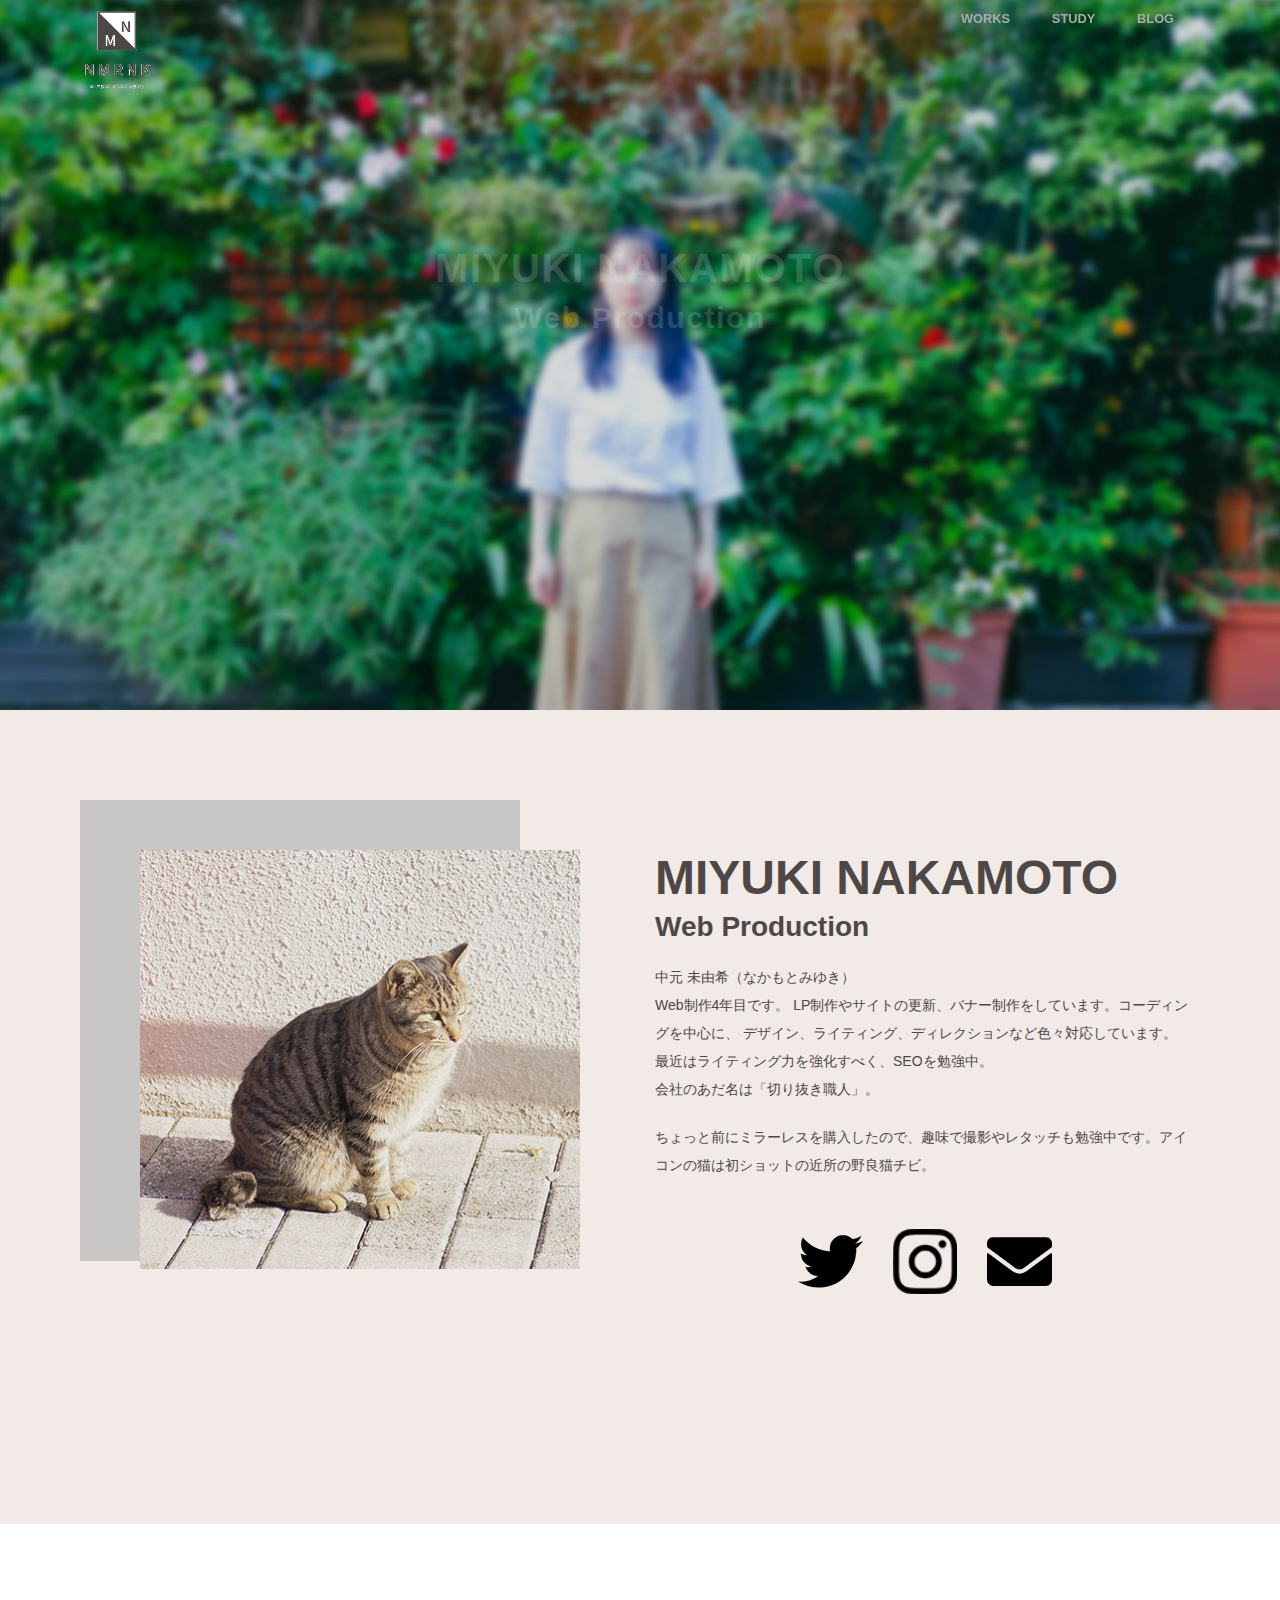
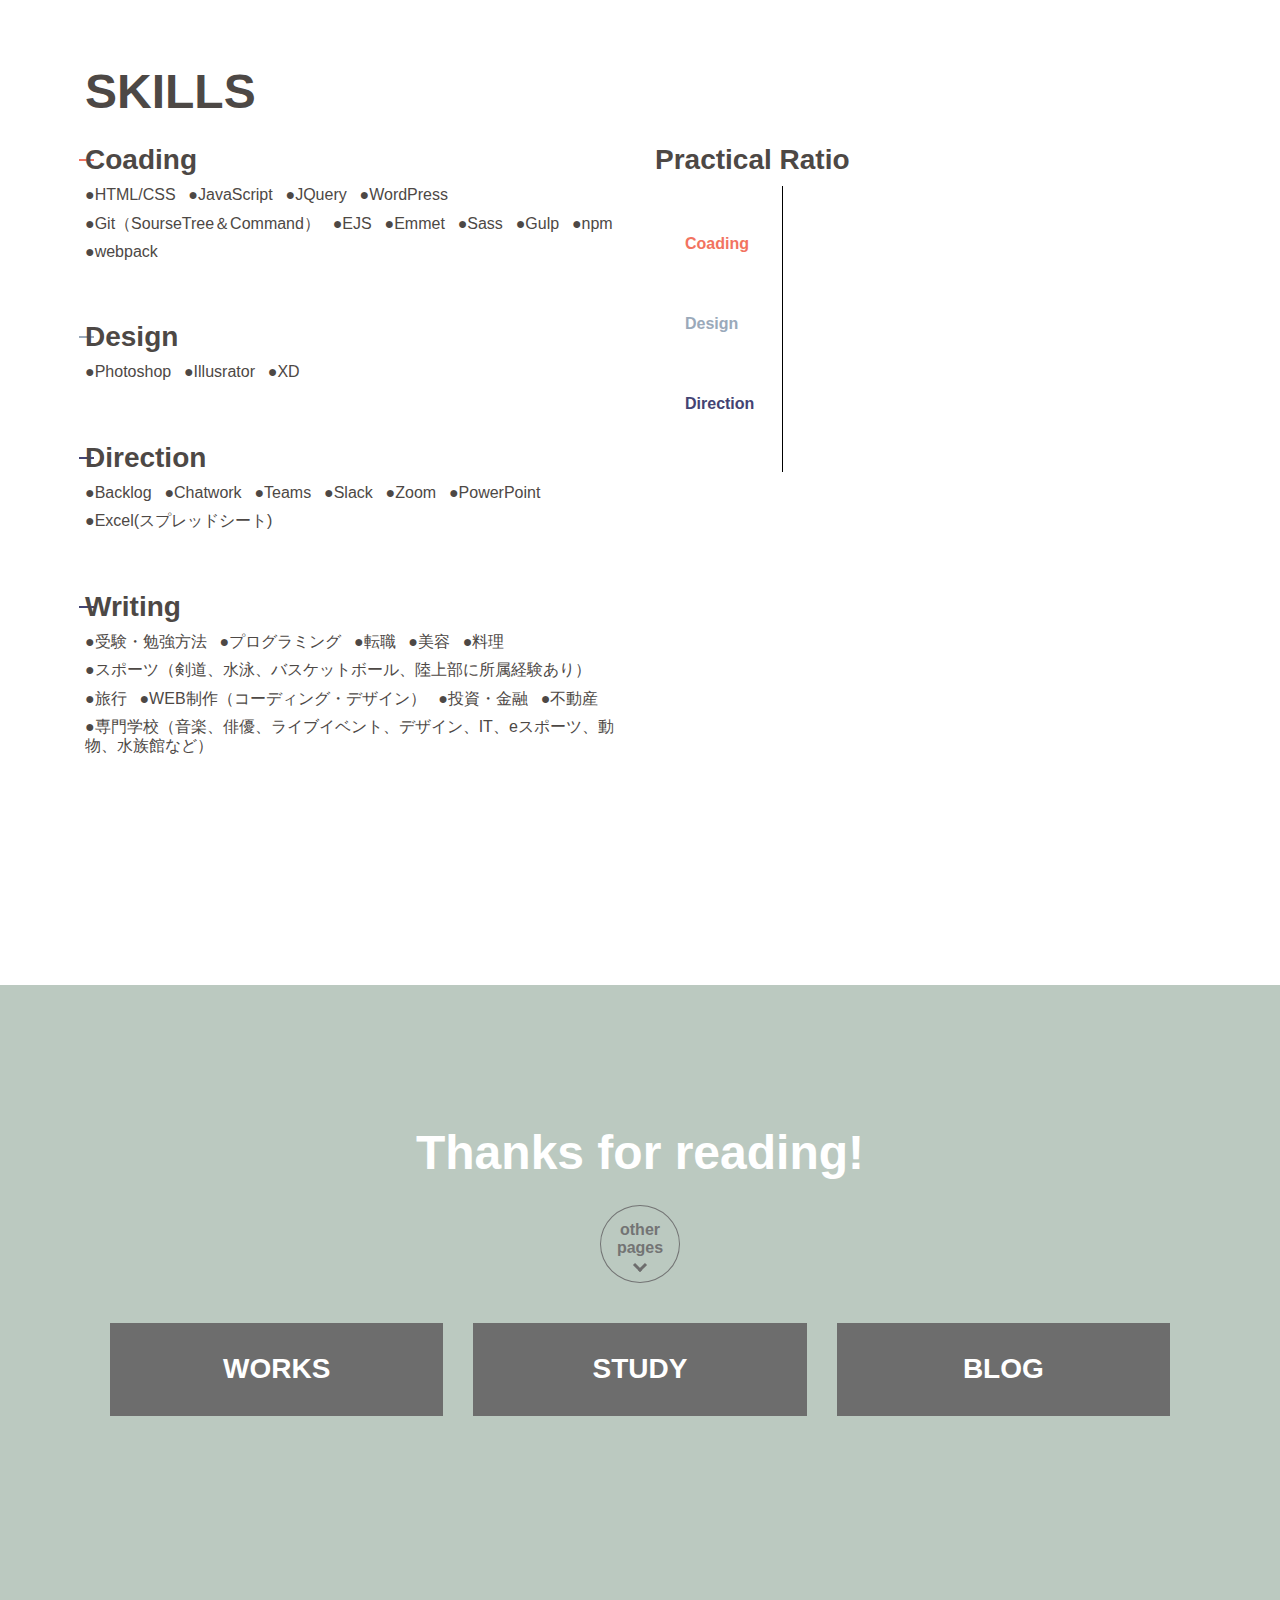
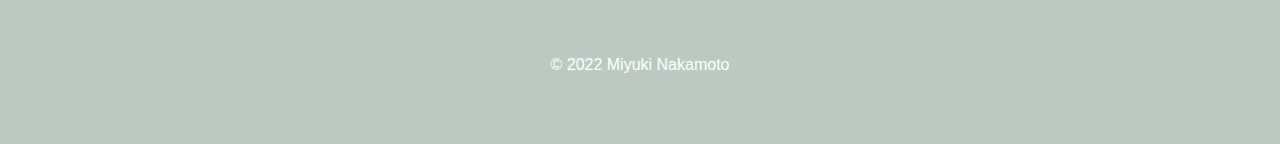
==== index.html @ 8c6b008a "写真追加" ====
<!DOCTYPE html>
<html lang="ja">

<head>
  <meta charset="UTF-8">
  <meta http-equiv="X-UA-Compatible" content="IE=edge">
  <meta name="viewport" content="width=device-width, initial-scale=1.0">
  <link rel="stylesheet" href="https://cdnjs.cloudflare.com/ajax/libs/animate.css/4.1.1/animate.min.css" />
  <link rel="stylesheet" href="./css/destyle.css">
  <link href="https://use.fontawesome.com/releases/v5.6.1/css/all.css" rel="stylesheet">
  <link rel="stylesheet" href="./css/index.css">
  <title>portfolio</title>
</head>

<body>
  <header class="header dn-sp">
    <div class="index_section_content header_content">
      <div class="index_section_inner">
        <figure class="header_logo index_section_element1"><a href="#"><img src="./img/header-logo.png" alt=""></a>
        </figure>
        <ul class="header_menu index_section_element3">
          <!-- <li><a href="#profile">ABOUT</a></li> -->
          <li><a href="./work/">WORKS</a></li>
          <li><a href="#study">STUDY</a></li>
          <li><a href="#study">BLOG</a></li>
        </ul>
      </div>
    </div>
  </header>

  <div class="top_logo dn-pc"><a href="#"><img src="./img/header-logo.png" alt=""></a></div>
  <div class="nav_sp dn-pc" id="nav">
    <ul class="nav_lists">
      <li class="nav_list_item"><a href="#profile">ABOUT</a></li>
      <li class="nav_list_item"><a href="./work/">WORKS</a></li>
      <li class="nav_list_item"><a href="#study">STUDY</a></li>
      <li class="nav_list_item"><a href="https://twitter.com/miyu___kichi_" target="_blank"><i
            class="fab fa-twitter fa-lg"></i></a></li>
      <li class="nav_list_item"><a href="https://www.instagram.com/miyuki__yukimi" target="_blank"><i
            class="fab fa-instagram fa-lg"></i></a></li>
      <li class="nav_list_item"><a href="mailto:miy0916uki@gmail.com" target="_blank"><i
            class="fas fa-envelope fa-lg"></i></a></li>
    </ul>
  </div>
  <div class="nav_sp_bg dn-pc" id="menuBg"><span></span></div>
  <div class="nav_sp_btn dn-pc" id="menuBtn"><span></span></div>


  <main class="l-main">
    <section class="index_hero">
      <div class="index_hero_content bg-slider">
        <p class="index_hero_txt" id="mvTxt">MIYUKI NAKAMOTO<br><span>Web Production</span></p>
      </div>
    </section>
    <section class="index_profile index_section" id="profile">
      <div class="index_section_content">
        <div class="index_section_inner">
          <div class="index_section_element6 profile_img">
            <figure><img src="./img/profile.jpg" alt=""></figure>
          </div>
          <div class="index_section_element6 profile_txt">
            <h2 class="index_section_ttl">MIYUKI NAKAMOTO</h2>
            <p class="profile_ttl_sub">Web Production</p>
            <p class="profile_txt ft-txt">中元&nbsp;未由希（なかもとみゆき）<br>
              Web制作4年目です。
              LP制作やサイトの更新、バナー制作をしています。コーディングを中心に、
              デザイン、ライティング、ディレクションなど色々対応しています。<br>最近はライティング力を強化すべく、SEOを勉強中。<br>会社のあだ名は「切り抜き職人」。</p>
            <p class="profile_txt ft-txt">
              ちょっと前にミラーレスを購入したので、趣味で撮影やレタッチも勉強中です。アイコンの猫は初ショットの近所の野良猫チビ。<br>
            </p>
            <ul class="profile_sns">
              <li class="profile_sns_icon animate__animated animate__bounce twitter animate__infinite">
                <a href="https://twitter.com/miyu___kichi_"><img src="./img/twitter.png" alt=""></a>
              </li>
              <li class="profile_sns_icon"><a href="https://www.instagram.com/miyuki__yukimi"><img
                    src="./img/instagram.png" alt=""></a></li>
              <li class="profile_sns_icon"><a href="mailto:miy0916uki@gmail.com"><img src="./img/mail.png" alt=""></a>
              </li>
            </ul>
          </div>
        </div>
      </div>
    </section>
    <section class="index_skill index_section" id="skill">
      <div class="index_section_content">
        <h2 class="index_section_ttl">SKILLS</h2>
        <div class="index_section_inner">
          <div class="index_section_element6 skill_figure">
            <p class="skill_figure_ttl">Practical Ratio</p>
            <div class="skill_figure_box">
              <div class="skill_figure_list coading">
                <p class="skill_figure_text">Coading</p>
                <div class="skill_figure_item skill_coading"></div>
              </div>
              <div class="skill_figure_list design">
                <p class="skill_figure_text">Design</p>
                <div class="skill_figure_item skill_coading"></div>
              </div>
              <div class="skill_figure_list direction">
                <p class="skill_figure_text">Direction</p>
                <div class="skill_figure_item skill_coading"></div>
              </div>
            </div>
          </div>
          <dl class="index_section_element6 skill_txt">
            <dt class="skill_txt_ttl coading">Coading</dt>
            <dd class="skill_txt_items">
              <ul class="skill_list">
                <li class="skill_item">●HTML/CSS</li>
                <li class="skill_item">●JavaScript</li>
                <li class="skill_item">●JQuery</li>
                <li class="skill_item">●WordPress</li>
                <li class="skill_item">●Git（SourseTree＆Command）</li>
                <li class="skill_item">●EJS</li>
                <li class="skill_item">●Emmet</li>
                <li class="skill_item">●Sass</li>
                <li class="skill_item">●Gulp</li>
                <li class="skill_item">●npm</li>
                <li class="skill_item">●webpack</li>
              </ul>
            </dd>
            <dt class="skill_txt_ttl design">Design</dt>
            <dd class="skill_txt_items">
              <ul class="skill_list">
                <li class="skill_item">●Photoshop</li>
                <li class="skill_item">●Illusrator</li>
                <li class="skill_item">●XD</li>
              </ul>
            </dd>
            <dt class="skill_txt_ttl direction">Direction</dt>
            <dd class="skill_txt_items">
              <ul class="skill_list">
                <li class="skill_item">●Backlog</li>
                <li class="skill_item">●Chatwork</li>
                <li class="skill_item">●Teams</li>
                <li class="skill_item">●Slack</li>
                <li class="skill_item">●Zoom</li>
                <li class="skill_item">●PowerPoint</li>
                <li class="skill_item">●Excel(スプレッドシート)</li>
              </ul>
            </dd>
            <dt class="skill_txt_ttl direction">Writing</dt>
            <dd class="skill_txt_items">
              <ul class="skill_list">
                <li class="skill_item">●受験・勉強方法</li>
                <li class="skill_item">●プログラミング</li>
                <li class="skill_item">●転職</li>
                <li class="skill_item">●美容</li>
                <li class="skill_item">●料理</li>
                <li class="skill_item">●スポーツ（剣道、水泳、バスケットボール、陸上部に所属経験あり）</li>
                <li class="skill_item">●旅行</li>
                <li class="skill_item">●WEB制作（コーディング・デザイン）</li>
                <li class="skill_item">●投資・金融</li>
                <li class="skill_item">●不動産</li>
                <li class="skill_item">●専門学校（音楽、俳優、ライブイベント、デザイン、IT、eスポーツ、動物、水族館など）</li>
              </ul>
            </dd>
          </dl>
        </div>
      </div>

    </section>
    <section class="index_next index_section">
      <div class="index_section_content">
        <h2 class="index_section_ttl">Thanks for reading!</h2>
        <p class="next_icon">other<br>pages</p>
        <div class="index_section_inner">
          <a href="./work/" class="index_section_element4 next_btn">WORKS</a>
          <a href="./study/" class="index_section_element4 next_btn" id="aa">STUDY</a>
          <a href="" class="index_section_element4 next_btn" style="pointer-events: none;">BLOG</a>
        </div>

      </div>
    </section>
  </main>

  <footer class="footer">
    <p class="copy">© 2022 Miyuki Nakamoto</p>
  </footer>
  <script src="https://ajax.googleapis.com/ajax/libs/jquery/3.6.0/jquery.min.js"></script>
  <script src="./js/lib/jquery.bgswitcher.js"></script>
  <script src="./js/index.js"></script>
</body>

</html>
---- css/destyle.css ----
/*! destyle.css v2.0.2 | MIT License | https://github.com/nicolas-cusan/destyle.css */

/* Reset box-model and set borders */
/* ============================================ */

*,
::before,
::after {
  box-sizing: border-box;
  border-style: solid;
  border-width: 0;
}

/* Document */
/* ============================================ */

/**
 * 1. Correct the line height in all browsers.
 * 2. Prevent adjustments of font size after orientation changes in iOS.
 * 3. Remove gray overlay on links for iOS.
 */

html {
  line-height: 1.15; /* 1 */
  -webkit-text-size-adjust: 100%; /* 2 */
  -webkit-tap-highlight-color: transparent; /* 3*/
}

/* Sections */
/* ============================================ */

/**
 * Remove the margin in all browsers.
 */

body {
  margin: 0;
}

/**
 * Render the `main` element consistently in IE.
 */

main {
  display: block;
}

/* Vertical rhythm */
/* ============================================ */

p,
table,
blockquote,
address,
pre,
iframe,
form,
figure,
dl {
  margin: 0;
}

/* Headings */
/* ============================================ */

h1,
h2,
h3,
h4,
h5,
h6 {
  font-size: inherit;
  line-height: inherit;
  font-weight: inherit;
  margin: 0;
}

/* Lists (enumeration) */
/* ============================================ */

ul,
ol {
  margin: 0;
  padding: 0;
  list-style: none;
}

/* Lists (definition) */
/* ============================================ */

dt {
  font-weight: bold;
}

dd {
  margin-left: 0;
}

/* Grouping content */
/* ============================================ */

/**
 * 1. Add the correct box sizing in Firefox.
 * 2. Show the overflow in Edge and IE.
 */

hr {
  box-sizing: content-box; /* 1 */
  height: 0; /* 1 */
  overflow: visible; /* 2 */
  border-top-width: 1px;
  margin: 0;
  clear: both;
  color: inherit;
}

/**
 * 1. Correct the inheritance and scaling of font size in all browsers.
 * 2. Correct the odd `em` font sizing in all browsers.
 */

pre {
  font-family: monospace, monospace; /* 1 */
  font-size: inherit; /* 2 */
}

address {
  font-style: inherit;
}

/* Text-level semantics */
/* ============================================ */

/**
 * Remove the gray background on active links in IE 10.
 */

a {
  background-color: transparent;
  text-decoration: none;
  color: inherit;
}

/**
 * 1. Remove the bottom border in Chrome 57-
 * 2. Add the correct text decoration in Chrome, Edge, IE, Opera, and Safari.
 */

abbr[title] {
  text-decoration: underline; /* 2 */
  text-decoration: underline dotted; /* 2 */
}

/**
 * Add the correct font weight in Chrome, Edge, and Safari.
 */

b,
strong {
  font-weight: bolder;
}

/**
 * 1. Correct the inheritance and scaling of font size in all browsers.
 * 2. Correct the odd `em` font sizing in all browsers.
 */

code,
kbd,
samp {
  font-family: monospace, monospace; /* 1 */
  font-size: inherit; /* 2 */
}

/**
 * Add the correct font size in all browsers.
 */

small {
  font-size: 80%;
}

/**
 * Prevent `sub` and `sup` elements from affecting the line height in
 * all browsers.
 */

sub,
sup {
  font-size: 75%;
  line-height: 0;
  position: relative;
  vertical-align: baseline;
}

sub {
  bottom: -0.25em;
}

sup {
  top: -0.5em;
}

/* Embedded content */
/* ============================================ */

/**
 * Prevent vertical alignment issues.
 */

img,
embed,
object,
iframe {
  vertical-align: bottom;
}

/* Forms */
/* ============================================ */

/**
 * Reset form fields to make them styleable
 */

button,
input,
optgroup,
select,
textarea {
  -webkit-appearance: none;
  appearance: none;
  vertical-align: middle;
  color: inherit;
  font: inherit;
  background: transparent;
  padding: 0;
  margin: 0;
  outline: 0;
  border-radius: 0;
  text-align: inherit;
}

/**
 * Reset radio and checkbox appearance to preserve their look in iOS.
 */

[type="checkbox"] {
  -webkit-appearance: checkbox;
  appearance: checkbox;
}

[type="radio"] {
  -webkit-appearance: radio;
  appearance: radio;
}

/**
 * Show the overflow in IE.
 * 1. Show the overflow in Edge.
 */

button,
input {
  /* 1 */
  overflow: visible;
}

/**
 * Remove the inheritance of text transform in Edge, Firefox, and IE.
 * 1. Remove the inheritance of text transform in Firefox.
 */

button,
select {
  /* 1 */
  text-transform: none;
}

/**
 * Correct the inability to style clickable types in iOS and Safari.
 */

button,
[type="button"],
[type="reset"],
[type="submit"] {
  cursor: pointer;
  -webkit-appearance: none;
  appearance: none;
}

button[disabled],
[type="button"][disabled],
[type="reset"][disabled],
[type="submit"][disabled] {
  cursor: default;
}

/**
 * Remove the inner border and padding in Firefox.
 */

button::-moz-focus-inner,
[type="button"]::-moz-focus-inner,
[type="reset"]::-moz-focus-inner,
[type="submit"]::-moz-focus-inner {
  border-style: none;
  padding: 0;
}

/**
 * Restore the focus styles unset by the previous rule.
 */

button:-moz-focusring,
[type="button"]:-moz-focusring,
[type="reset"]:-moz-focusring,
[type="submit"]:-moz-focusring {
  outline: 1px dotted ButtonText;
}

/**
 * Remove arrow in IE10 & IE11
 */

select::-ms-expand {
  display: none;
}

/**
 * Remove padding
 */

option {
  padding: 0;
}

/**
 * Reset to invisible
 */

fieldset {
  margin: 0;
  padding: 0;
  min-width: 0;
}

/**
 * 1. Correct the text wrapping in Edge and IE.
 * 2. Correct the color inheritance from `fieldset` elements in IE.
 * 3. Remove the padding so developers are not caught out when they zero out
 *    `fieldset` elements in all browsers.
 */

legend {
  color: inherit; /* 2 */
  display: table; /* 1 */
  max-width: 100%; /* 1 */
  padding: 0; /* 3 */
  white-space: normal; /* 1 */
}

/**
 * Add the correct vertical alignment in Chrome, Firefox, and Opera.
 */

progress {
  vertical-align: baseline;
}

/**
 * Remove the default vertical scrollbar in IE 10+.
 */

textarea {
  overflow: auto;
}

/**
 * Correct the cursor style of increment and decrement buttons in Chrome.
 */

[type="number"]::-webkit-inner-spin-button,
[type="number"]::-webkit-outer-spin-button {
  height: auto;
}

/**
 * 1. Correct the outline style in Safari.
 */

[type="search"] {
  outline-offset: -2px; /* 1 */
}

/**
 * Remove the inner padding in Chrome and Safari on macOS.
 */

[type="search"]::-webkit-search-decoration {
  -webkit-appearance: none;
}

/**
 * 1. Correct the inability to style clickable types in iOS and Safari.
 * 2. Change font properties to `inherit` in Safari.
 */

::-webkit-file-upload-button {
  -webkit-appearance: button; /* 1 */
  font: inherit; /* 2 */
}

/**
 * Clickable labels
 */

label[for] {
  cursor: pointer;
}

/* Interactive */
/* ============================================ */

/*
 * Add the correct display in Edge, IE 10+, and Firefox.
 */

details {
  display: block;
}

/*
 * Add the correct display in all browsers.
 */

summary {
  display: list-item;
}

/*
 * Remove outline for editable content.
 */

[contenteditable] {
  outline: none;
}

/* Table */
/* ============================================ */

table {
  border-collapse: collapse;
  border-spacing: 0;
}

caption {
  text-align: left;
}

td,
th {
  vertical-align: top;
  padding: 0;
}

th {
  text-align: left;
  font-weight: bold;
}

/* Misc */
/* ============================================ */

/**
 * Add the correct display in IE 10+.
 */

template {
  display: none;
}

/**
 * Add the correct display in IE 10.
 */

[hidden] {
  display: none;
}
---- css/index.css ----
@charset "utf-8";

/*---------------------------------------------

1 共通
2 header
3 profile
4 skill
5 next
6 footer  
 
---------------------------------------------*/
html {
  font-size: 62.5%;
}
body {
  font-family: Brandon Text, -apple-system, BlinkMacSystemFont, Segoe UI, Roboto,
    Oxygen-Sans, Ubuntu, Cantarell, Helvetica Neue, sans-serif;
  color: #4d4845;
}
a {
  cursor: pointer;
}
.ft-txt {
  font-family: 'Hiragino Kaku Gothic ProN', Meiryo, sans-serif;
  line-height: 1.3;
}
img {
  width: 100%;
}
.dn-sp {
  display: none;
}
.index_section {
  padding: 50px 0;
}
.index_section_content {
  width: calc(100% - 30px);
  max-width: 1110px;
  margin: 0 auto;
}
.index_section_inner {
  display: flex;
  flex-flow: row wrap;
  justify-content: space-between;
  align-items: flex-start;
  width: calc(100% + 30px);
  margin: 0 -15px;
}
.index_section_element4 {
  display: block;
  max-width: calc(((100% / 12) * 4) - 14px);
  flex-basis: calc(((100% / 12) * 4) - 14px);
  margin: 0 7px 30px;
}
.index_section_element6 {
  max-width: calc(((100% / 12) * 12) - 30px);
  flex-basis: calc(((100% / 12) * 12) - 30px);
  margin: 0 15px 10px;
}
h2.index_section_ttl {
  font-size: 2.8rem;
  margin-bottom: 25px;
  text-align: center;
  font-weight: bold;
}
@media screen and (min-width: 768px) {
  .dn-sp {
    display: block;
  }
  .dn-pc {
    display: none;
  }
  .index_section {
    padding: 140px 0;
  }
  .ft-txt {
    line-height: 2;
  }
  .l-main {
    /* margin-top: 100px; */
  }
  .index_section_element1 {
    display: block;
    max-width: calc(((100% / 12) * 1) - 30px);
    flex-basis: calc(((100% / 12) * 1) - 30px);
    margin: 0 15px 30px;
  }
  .index_section_element2 {
    display: block;
    max-width: calc(((100% / 12) * 2) - 30px);
    flex-basis: calc(((100% / 12) * 2) - 30px);
    margin: 0 15px 30px;
  }
  .index_section_element3 {
    display: block;
    max-width: calc(((100% / 12) * 3) - 30px);
    flex-basis: calc(((100% / 12) * 3) - 30px);
    margin: 0 15px 30px;
  }
  .index_section_element4 {
    display: block;
    max-width: calc(((100% / 12) * 4) - 30px);
    flex-basis: calc(((100% / 12) * 4) - 30px);
    margin: 0 15px 30px;
  }
  .index_section_element5 {
    display: block;
    max-width: calc(((100% / 12) * 5) - 30px);
    flex-basis: calc(((100% / 12) * 5) - 30px);
    margin: 0 15px 30px;
  }
  .index_section_element6 {
    display: block;
    max-width: calc(((100% / 12) * 6) - 30px);
    flex-basis: calc(((100% / 12) * 6) - 30px);
    margin: 0 15px 30px;
  }
  h2.index_section_ttl {
    font-size: 4.8rem;
    text-align: left;
  }
}
@media (max-width: 1020px) and (min-width: 768px) {
  .index_section_content {
    width: 85%;
  }
}

/* header */
.header {
  height: 100px;
  position: fixed;
  width: 100%;
  /* background: #fff; */
  z-index: 100;
  top: 0;
  color: #aaa;
}
.header_logo {
  height: 100%;
  /* margin: auto 0; */
}
.header_content {
  position: relative;
  top: 50%;
  transform: translateY(-50%);
}
.header_logo:hover {
  opacity: 0.7;
}
.header_menu {
  display: flex;
  flex-flow: row;
  justify-content: space-around;
  align-items: stretch;
  /* margin: auto 0; */
}
.header_menu li a {
  font-size: 3rem;
  font-weight: bold;
}
.header_menu li a:hover {
  opacity: 0.7;
}
@media (max-width: 1020px) and (min-width: 768px) {
}
@media screen and (min-width: 1020px) {
  .header_menu li a {
    font-size: 1vw;
  }
  .header .index_section_element1 {
    margin: 0 15px;
  }
  .header .index_section_element5 {
    margin: 0 15px;
  }
}

.nav_sp {
  position: fixed;
  top: 0;
  right: -100vw;
  width: 100vw;
  height: 100vh;
  z-index: 2;
}
.nav_sp.active {
  left: 0;
}
.nav_lists {
  width: 50%;
  margin: 0 0 0 auto;
  padding: 50px 0;
}
.nav_list_item {
  margin: 30px 0;
}
.nav_list_item a {
  color: #fff;
  font-size: 3rem;
  font-weight: bold;
}
.nav_sp_bg {
  position: fixed;
  top: 0;
  right: -100vw;
  width: 100vw;
  height: 100vh;
  background: rgba(0, 0, 0, 0.7);
  z-index: 1;
}
.nav_sp_btn {
  background: #fff;
  width: 40px;
  height: 40px;
  position: fixed;
  top: 15px;
  right: 15px;
  transition: ease 0.2;
  z-index: 5;
}
.nav_sp_btn span {
  display: block;
  width: 100%;
  height: 100%;
  transition: ease 0.2;
}
.nav_sp_btn::before,
.nav_sp_btn::after,
.nav_sp_btn span::before,
.nav_sp_btn span::after {
  content: '';
  display: inline-block;
  width: 80%;
  height: 3px;
  background: #000;
  position: absolute;
  top: 20px;
  left: 4px;
}
.nav_sp_btn.active::before {
  transform: rotate(45deg);
}
.nav_sp_btn.active::after {
  transform: rotate(-45deg);
}
.nav_sp_btn span::before {
  top: 10px;
}
.nav_sp_btn span::after {
  top: 30px;
}
.nav_sp_btn.active span {
  display: none;
}
.top_logo {
  width: 25px;
  position: fixed;
  top: 15px;
  left: 15px;
}
/* main */
.index_hero_content {
  width: 100%;
  padding-top: 146.6%;
  background: url('../img/main1.jpg') no-repeat center/cover;
  max-height: 800px;
  position: relative;
}
.index_hero_txt {
  font-size: 3rem;
  position: absolute;
  top: 50%;
  left: 20px;
  transform: translateY(-50%);
  font-weight: bold;
  color: #fff;
  letter-spacing: 0.04em;
  display: none;
}
.index_hero_txt span {
  font-size: 2rem;
}
@media screen and (min-width: 767px) {
  .index_hero_content {
    padding-top: 55.5%;
  }
  .index_hero_txt {
    font-size: 4rem;
    left: 50%;
    transform: translate(-50%, -120%);
    text-align: center;
  }
  .index_hero_txt span {
    font-size: 3rem;
  }
}

/* profile */
#profile {
  background: #f2eae7;
  position: relative;
  z-index: -2;
}
#profile h2.index_section_ttl {
  margin-bottom: 5px;
}
.profile_img {
  max-width: 200px;
  margin: 0 auto 25px;
  position: relative;
}
.profile_img::before {
  content: '';
  display: inline-block;
  width: 100%;
  height: 100%;
  background: #c9c6c6;
  position: absolute;
  top: -20px;
  left: -20px;
  z-index: -1;
}
.profile_ttl_sub {
  font-size: 1.4rem;
  text-align: center;
  font-weight: bold;
}
p.profile_txt {
  margin: 20px 0;
  font-size: 1.4rem;
}
.profile_sns {
  display: flex;
  flex-flow: row wrap;
  justify-content: center;
  align-items: center;
  width: calc(100% + 30px);
  margin: 0 -15px;
}
.profile_sns_icon {
  max-width: calc(((100% / 5) * 1) - 30px);
  flex-basis: calc(((100% / 5) * 1) - 30px);
  margin: 0 15px 10px;
}
@media screen and (min-width: 769px) {
  .profile_ttl_sub {
    font-size: 2.8rem;
    text-align: left;
  }
  .profile_img {
    max-width: 440px;
    margin-left: 70px;
  }
  .profile_img::before {
    height: 110%;
    top: -50px;
    left: -60px;
  }
  .profile_sns {
    margin: 50px -15px;
  }
  .profile_sns_icon {
    max-width: calc(((100% / 6) * 1) - 30px);
    flex-basis: calc(((100% / 6) * 1) - 30px);
  }
}

/* skill  */
.skill_figure {
}
.skill_figure_box {
  padding: 30px 0;
  width: calc(100% - 30px);
}
.skill_figure_list {
  display: flex;
  flex-flow: row wrap;
  justify-content: center;
  align-items: stretch;
  margin: 0 0 20px;
}
.skill_figure_text {
  max-width: calc((100% / 4) * 1);
  flex-basis: calc((100% / 4) * 1);
  color: #f27360;
  line-height: 4;
  font-size: 1.1rem;
  font-weight: bold;
  padding-left: 10px;
  position: relative;
}
.skill_figure_text::after {
  content: '';
  display: inline-block;
  width: 1px;
  height: 210%;
  background: #000;
  position: absolute;
  top: -50%;
  right: 0;
}
.design .skill_figure_text {
  color: #9aa9ba;
}
.direction .skill_figure_text {
  color: #434373;
}
.skill_figure_item {
  max-width: calc((100% / 4) * 3);
  flex-basis: calc((100% / 4) * 3);
  height: 46px;
  position: relative;
}
.skill_figure_item::before {
  content: '';
  display: inline-block;
  width: 0;
  height: 100%;
  background: #f27360;
  position: absolute;
  top: 0;
  left: 0;
}
#skill.active .coading .skill_figure_item::before {
  animation: anime-coading 3s ease 0s 1 normal;
  width: 100%;
}
@keyframes anime-coading {
  0% {
    width: 0px;
  }
  100% {
    width: 100%;
  }
}
#skill.active .design .skill_figure_item::before {
  background: #9aa9ba;
  width: calc((100% / 4) * 3);
  animation: anime-design 3s ease 0s 1 normal;
}
@keyframes anime-design {
  0% {
    width: 0px;
  }
  100% {
    width: calc((100% / 4) * 3);
  }
}
#skill.active .direction .skill_figure_item::before {
  background: #434373;
  width: calc((100% / 4) * 2);
  animation: anime-direction 3s ease 0s 1 normal;
}
@keyframes anime-direction {
  0% {
    width: 0px;
  }
  100% {
    width: calc((100% / 4) * 2);
  }
}
.skill_figure_ttl {
  font-size: 2rem;
  margin-bottom: 10px;
  font-weight: bold;
}
.skill_txt_ttl {
  font-size: 2rem;
  margin-bottom: 10px;
  position: relative;
}
.skill_txt_ttl::before {
  content: '';
  display: inline-block;
  width: 15px;
  height: 2px;
  background: #f27360;
  position: absolute;
  top: 11px;
  left: -6px;
  z-index: -1;
}
.design.skill_txt_ttl::before {
  background: #9aa9ba;
}
.direction.skill_txt_ttl::before {
  background: #434373;
}
.skill_list {
  margin-bottom: 30px;
}
.skill_item {
  font-size: 1.2rem;
  display: inline-block;
  margin: 0 10px 10px 0;
}
@media screen and (min-width: 767px) {
  .skill_figure {
    order: 2;
  }
  .skill_figure_ttl {
    font-size: 2.8rem;
  }
  .skill_figure_text {
    font-size: 16px;
    line-height: 3.5;
    padding-left: 30px;
  }
  .skill_figure_item {
    height: 60px;
  }
  .skill_txt {
    order: 1;
  }
  .skill_txt_ttl {
    font-size: 2.8rem;
  }
  .skill_txt_ttl::before {
    top: 15px;
  }
  .skill_list {
    margin-bottom: 50px;
  }
  .skill_item {
    font-size: 1.6rem;
  }
}

/* 5 next */
.index_next {
  background: #bbc9c0;
}
.index_next .index_section_ttl {
  color: #fff;
  text-align: center;
}
.index_next .index_section_inner {
  width: calc(100% - 20px);
  margin: 0 auto;
}
.next_icon {
  width: 80px;
  margin: 0 auto 25px;
  color: #737474;
  border: 1px solid #737474;
  border-radius: 50%;
  text-align: center;
  line-height: 1.7;
  font-size: 1.1rem;
  padding: 13px 0 27px;
  font-weight: bold;
  position: relative;
  bottom: 0;
}
.next_icon::before {
  content: '';
  display: inline-block;
  width: 10px;
  height: 10px;
  border-left: 3px solid #6d6d6d;
  border-bottom: 3px solid #6d6d6d;
  position: absolute;
  bottom: 12px;
  left: 50%;
  transform: translateX(-50%) rotate(-45deg);
  animation: arrow 1s ease-in-out infinite;
}
@keyframes arrow {
  0% {
    bottom: 10px;
  }
  50% {
    bottom: 15px;
  }
  100% {
    bottom: 10px;
  }
}
.next_btn {
  display: block;
  background: #6d6d6d;
  color: #fff;
  font-size: 1.2rem;
  text-align: center;
  padding: 30px 7px;
  transition: all ease 0.2s;
  font-weight: bold;
}
.next_btn:hover {
  background: rgba(109, 109, 109, 0.7);
}
@media screen and (min-width: 767px) {
  .next_icon {
    margin-bottom: 40px;
    font-size: 1.6rem;
    line-height: 1.1;
    padding: 15px 0 26px;
  }
  .next_btn {
    font-size: 2.8rem;
  }
}

/* footer  */
.footer {
  background: #bbc9c0;
}
.copy {
  font-size: 1rem;
  color: #fff;
  text-align: center;
  padding: 30px 0;
}
@media screen and (min-width: 767px) {
  .copy {
    font-size: 1.6rem;
    padding: 70px 0;
  }
}
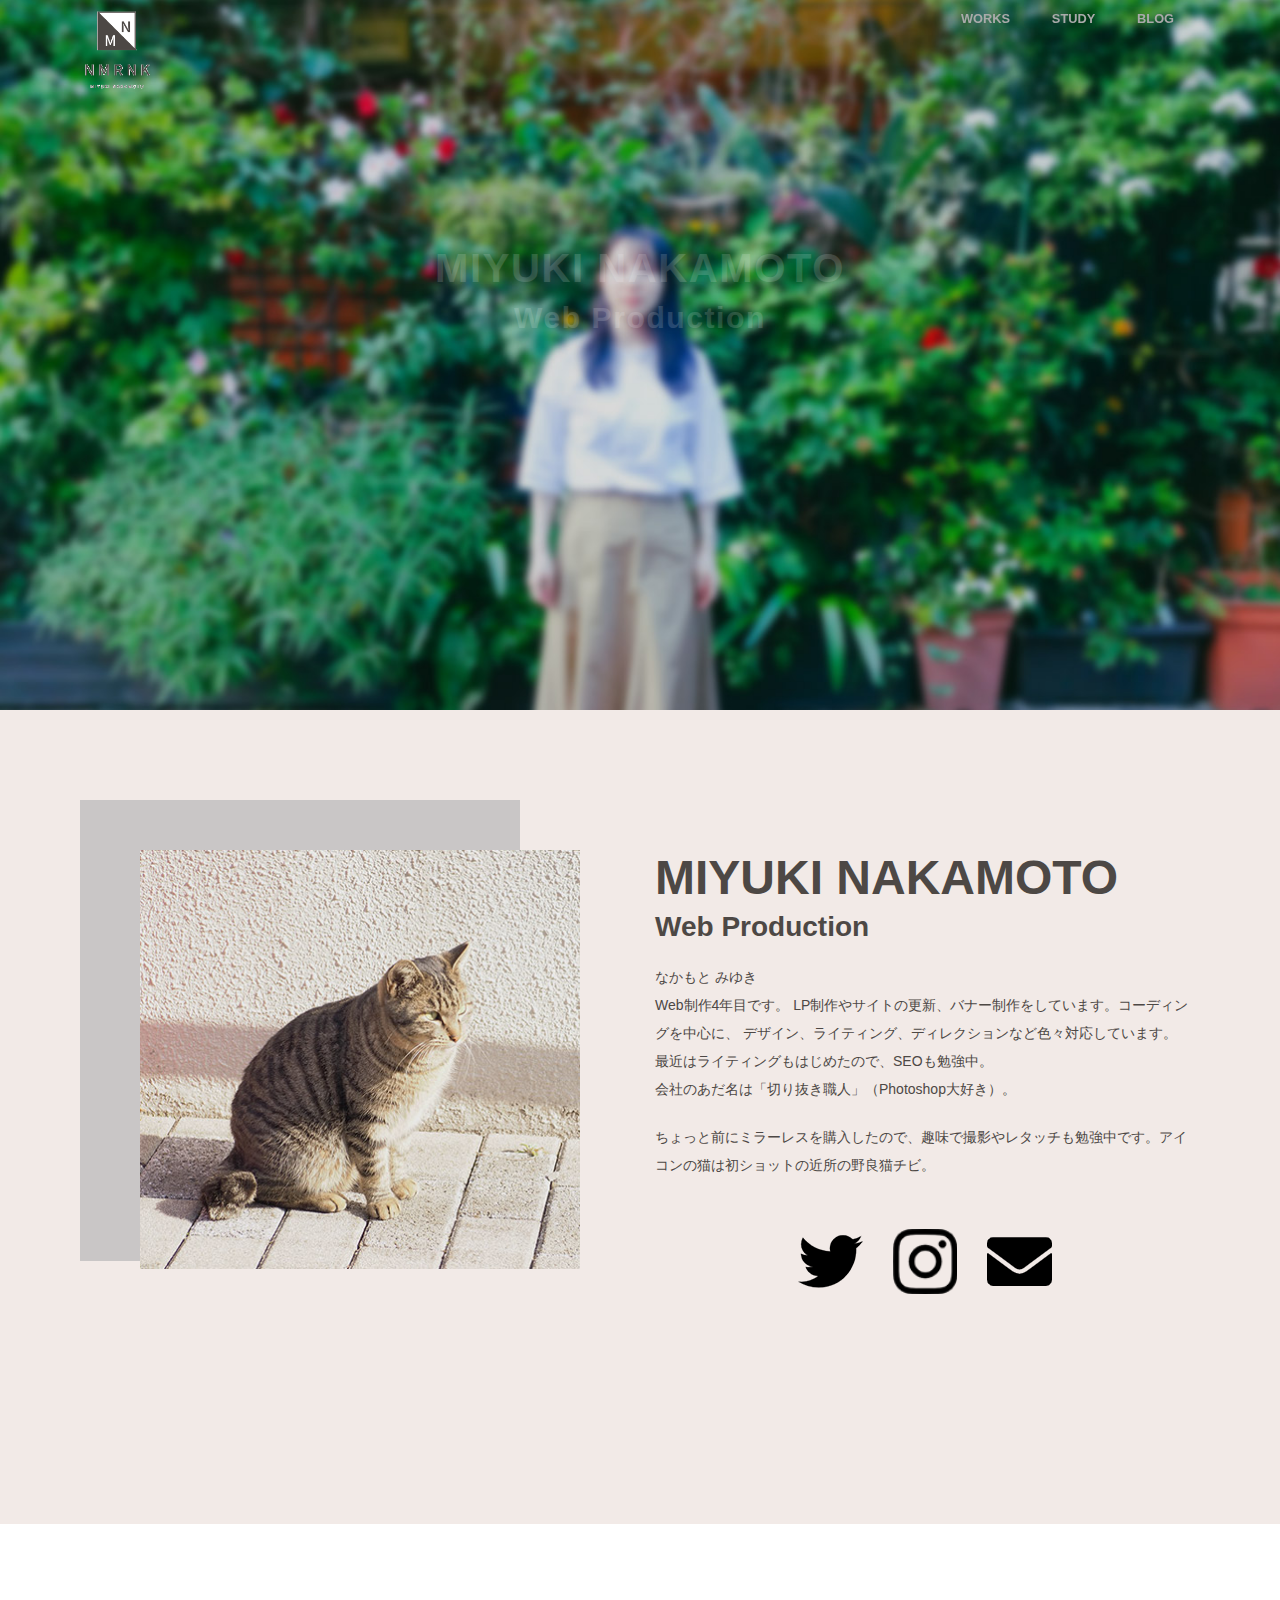
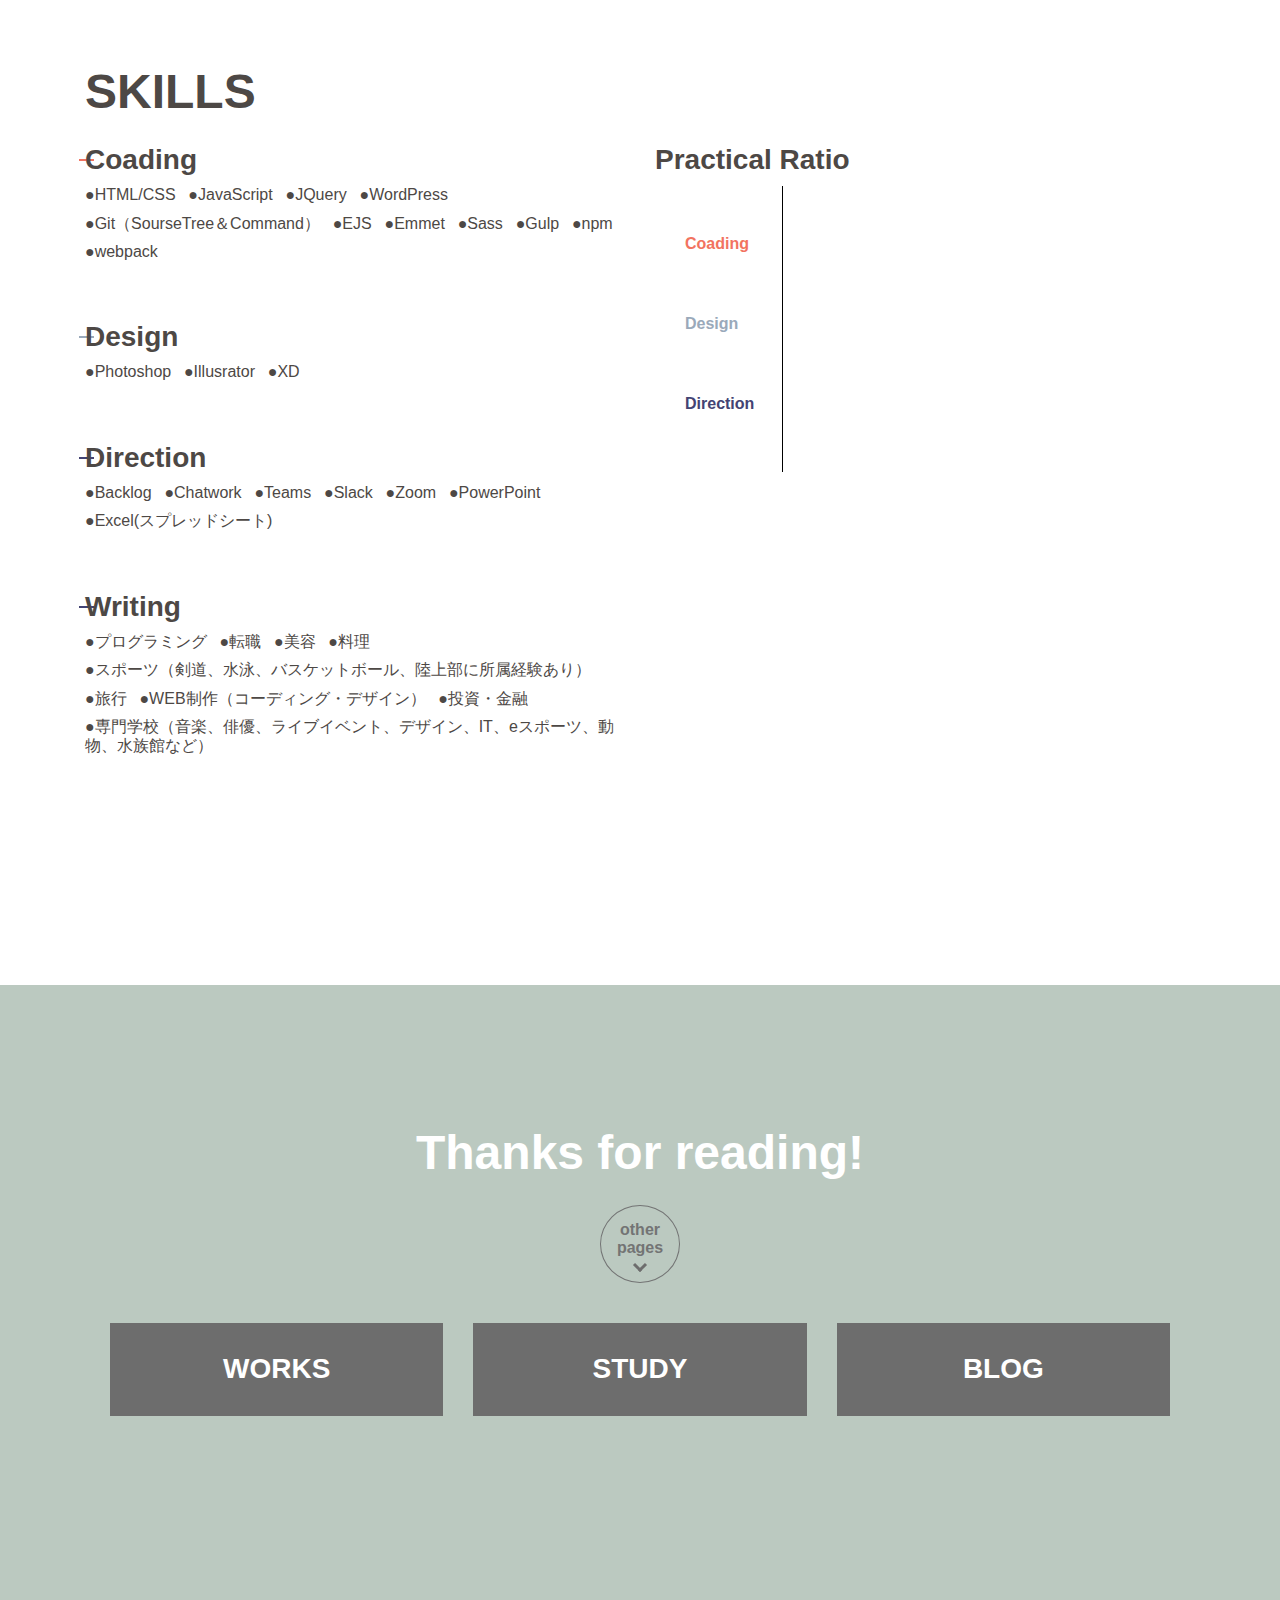
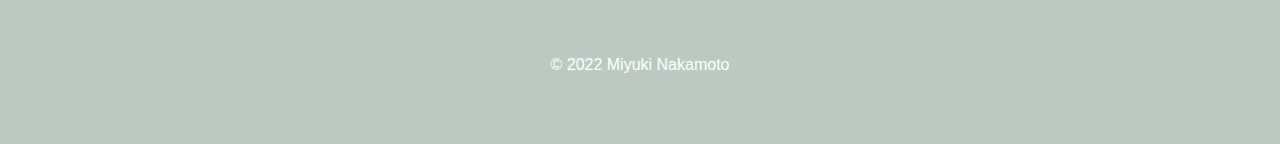
==== commit 16523ac0: "kousin" ====
--- a/index.html
+++ b/index.html
@@ -61,10 +61,10 @@
           <div class="index_section_element6 profile_txt">
             <h2 class="index_section_ttl">MIYUKI NAKAMOTO</h2>
             <p class="profile_ttl_sub">Web Production</p>
-            <p class="profile_txt ft-txt">中元&nbsp;未由希（なかもとみゆき）<br>
+            <p class="profile_txt ft-txt">なかもと&nbsp;みゆき<br>
               Web制作4年目です。
               LP制作やサイトの更新、バナー制作をしています。コーディングを中心に、
-              デザイン、ライティング、ディレクションなど色々対応しています。<br>最近はライティング力を強化すべく、SEOを勉強中。<br>会社のあだ名は「切り抜き職人」。</p>
+              デザイン、ライティング、ディレクションなど色々対応しています。<br>最近はライティングもはじめたので、SEOも勉強中。<br>会社のあだ名は「切り抜き職人」（Photoshop大好き）。</p>
             <p class="profile_txt ft-txt">
               ちょっと前にミラーレスを購入したので、趣味で撮影やレタッチも勉強中です。アイコンの猫は初ショットの近所の野良猫チビ。<br>
             </p>
@@ -142,7 +142,6 @@
             <dt class="skill_txt_ttl direction">Writing</dt>
             <dd class="skill_txt_items">
               <ul class="skill_list">
-                <li class="skill_item">●受験・勉強方法</li>
                 <li class="skill_item">●プログラミング</li>
                 <li class="skill_item">●転職</li>
                 <li class="skill_item">●美容</li>
@@ -151,7 +150,6 @@
                 <li class="skill_item">●旅行</li>
                 <li class="skill_item">●WEB制作（コーディング・デザイン）</li>
                 <li class="skill_item">●投資・金融</li>
-                <li class="skill_item">●不動産</li>
                 <li class="skill_item">●専門学校（音楽、俳優、ライブイベント、デザイン、IT、eスポーツ、動物、水族館など）</li>
               </ul>
             </dd>
--- a/css/index.css
+++ b/css/index.css
@@ -255,7 +255,7 @@
   display: none;
 }
 .top_logo {
-  width: 25px;
+  width: 55px;
   position: fixed;
   top: 15px;
   left: 15px;
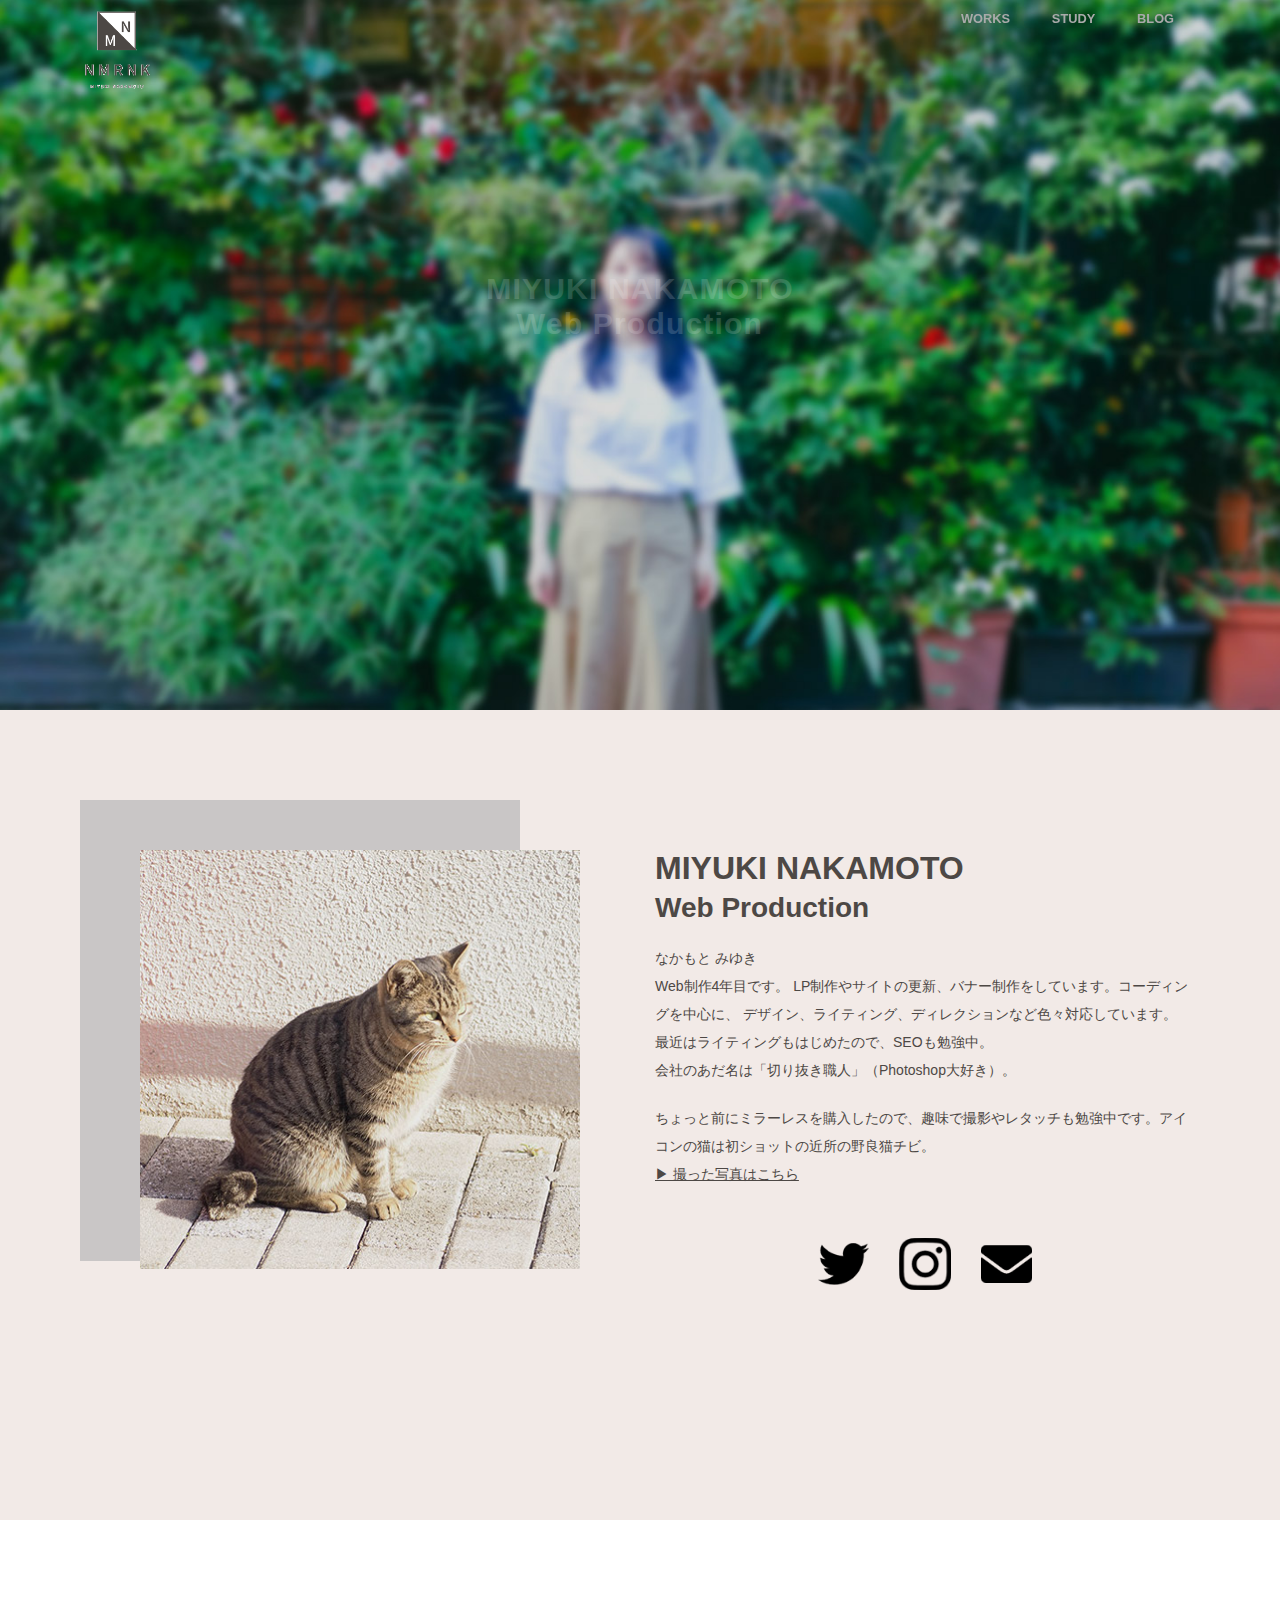
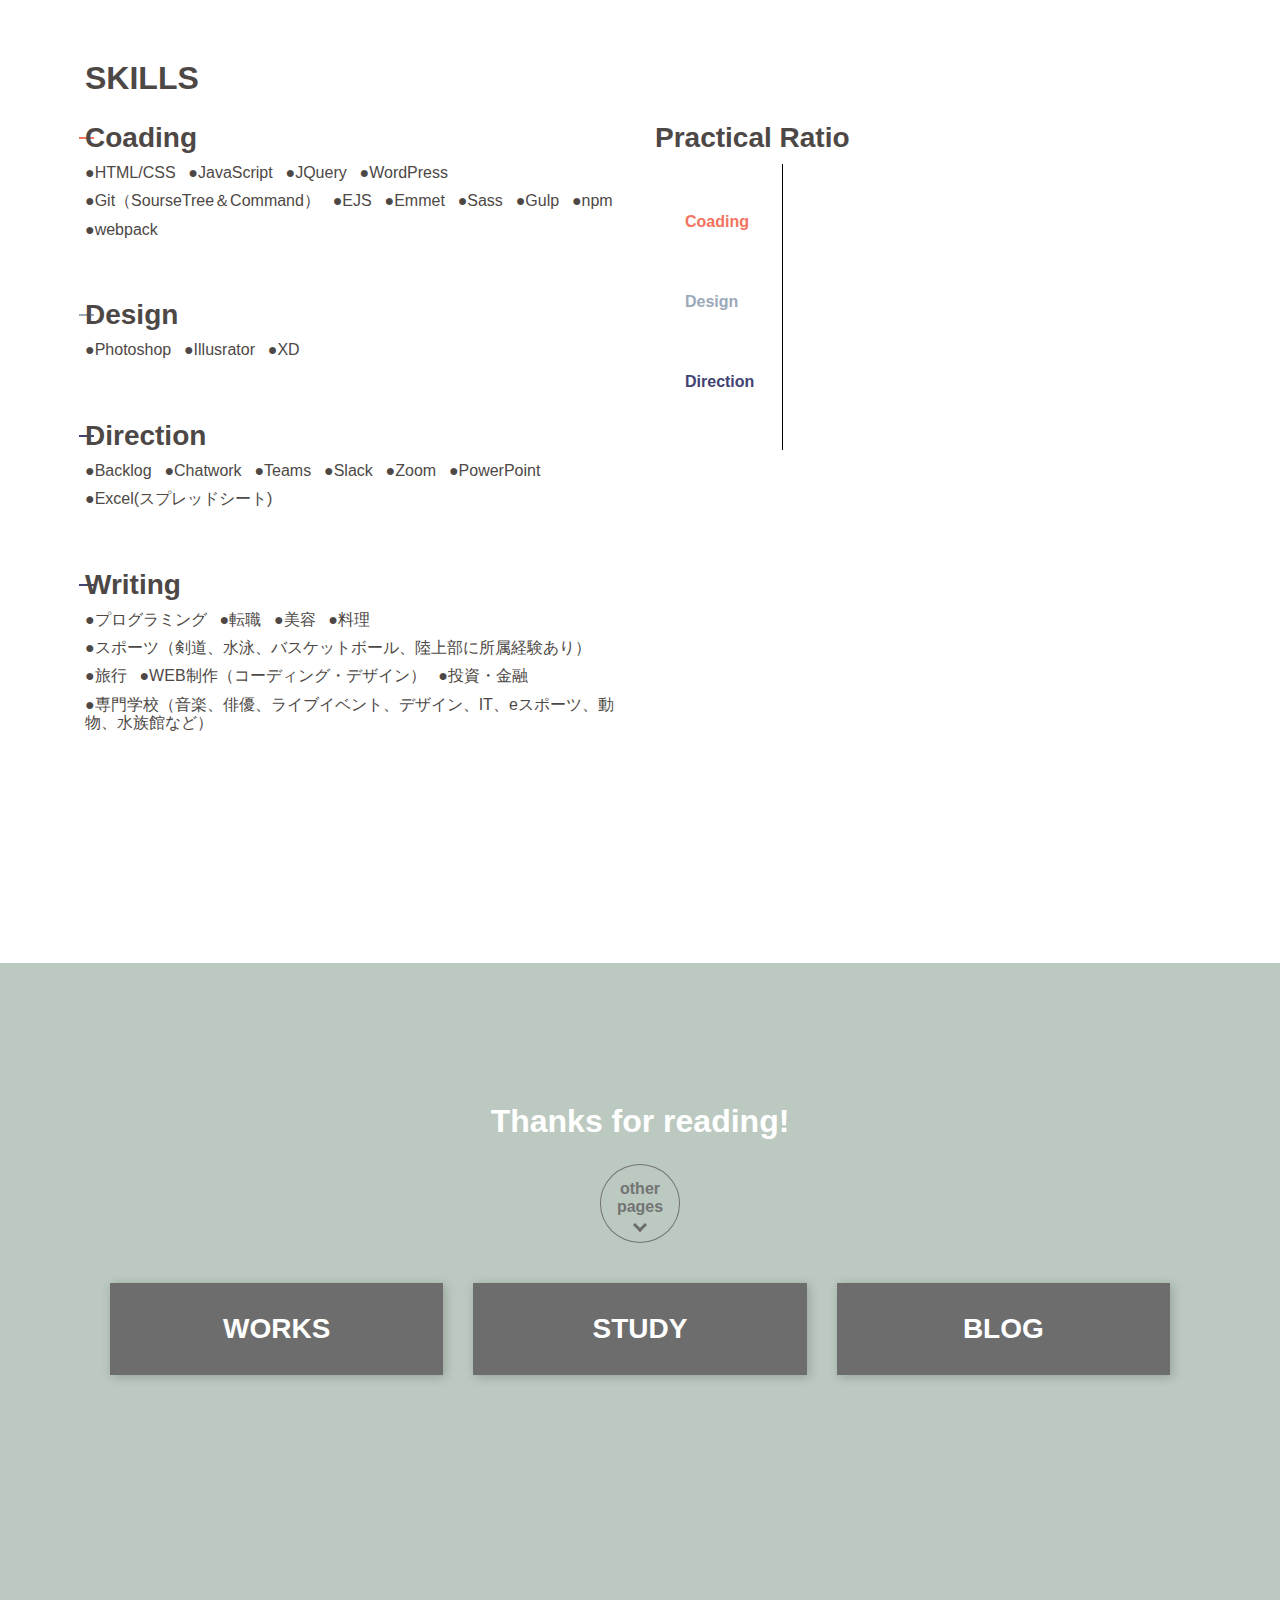
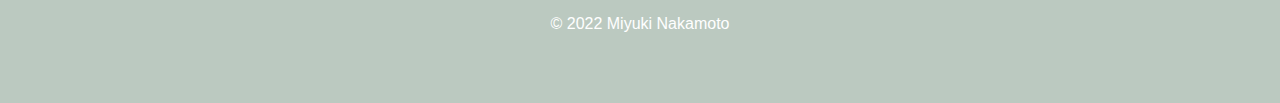
==== commit 97ef6ff1: "kousin" ====
--- a/index.html
+++ b/index.html
@@ -67,14 +67,18 @@
               デザイン、ライティング、ディレクションなど色々対応しています。<br>最近はライティングもはじめたので、SEOも勉強中。<br>会社のあだ名は「切り抜き職人」（Photoshop大好き）。</p>
             <p class="profile_txt ft-txt">
               ちょっと前にミラーレスを購入したので、趣味で撮影やレタッチも勉強中です。アイコンの猫は初ショットの近所の野良猫チビ。<br>
+              <a href="https://creator.pixta.jp/@prof1982233/photos" target="_blank"
+                style="text-decoration: underline;">&#9654; 撮った写真はこちら</a>
             </p>
             <ul class="profile_sns">
               <li class="profile_sns_icon animate__animated animate__bounce twitter animate__infinite">
-                <a href="https://twitter.com/miyu___kichi_"><img src="./img/twitter.png" alt=""></a>
+                <a href="https://twitter.com/miyu___kichi_" style="pointer-events: none;" target="_blank"><img
+                    src="./img/twitter.png" alt=""></a>
               </li>
-              <li class="profile_sns_icon"><a href="https://www.instagram.com/miyuki__yukimi"><img
+              <li class="profile_sns_icon"><a href="https://www.instagram.com/miyuki__yukimi" target="_blank"><img
                     src="./img/instagram.png" alt=""></a></li>
-              <li class="profile_sns_icon"><a href="mailto:miy0916uki@gmail.com"><img src="./img/mail.png" alt=""></a>
+              <li class="profile_sns_icon"><a href="mailto:miy0916uki@gmail.com" target="_blank"><img
+                    src="./img/mail.png" alt=""></a>
               </li>
             </ul>
           </div>
--- a/css/index.css
+++ b/css/index.css
@@ -17,6 +17,8 @@
   font-family: Brandon Text, -apple-system, BlinkMacSystemFont, Segoe UI, Roboto,
     Oxygen-Sans, Ubuntu, Cantarell, Helvetica Neue, sans-serif;
   color: #4d4845;
+  position: relative;
+  z-index: -1;
 }
 a {
   cursor: pointer;
@@ -30,6 +32,10 @@
 }
 .dn-sp {
   display: none;
+}
+.l-main {
+  position: relative;
+  z-index: -1;
 }
 .index_section {
   padding: 50px 0;
@@ -117,7 +123,7 @@
     margin: 0 15px 30px;
   }
   h2.index_section_ttl {
-    font-size: 4.8rem;
+    font-size: 3.2rem;
     text-align: left;
   }
 }
@@ -287,7 +293,7 @@
     padding-top: 55.5%;
   }
   .index_hero_txt {
-    font-size: 4rem;
+    font-size: 3rem;
     left: 50%;
     transform: translate(-50%, -120%);
     text-align: center;
@@ -362,8 +368,8 @@
     margin: 50px -15px;
   }
   .profile_sns_icon {
-    max-width: calc(((100% / 6) * 1) - 30px);
-    flex-basis: calc(((100% / 6) * 1) - 30px);
+    max-width: calc(((100% / 7) * 1) - 30px);
+    flex-basis: calc(((100% / 7) * 1) - 30px);
   }
 }
 
@@ -587,6 +593,7 @@
   padding: 30px 7px;
   transition: all ease 0.2s;
   font-weight: bold;
+  box-shadow: 2px 2px 10px rgb(0 0 0 / 20%);
 }
 .next_btn:hover {
   background: rgba(109, 109, 109, 0.7);
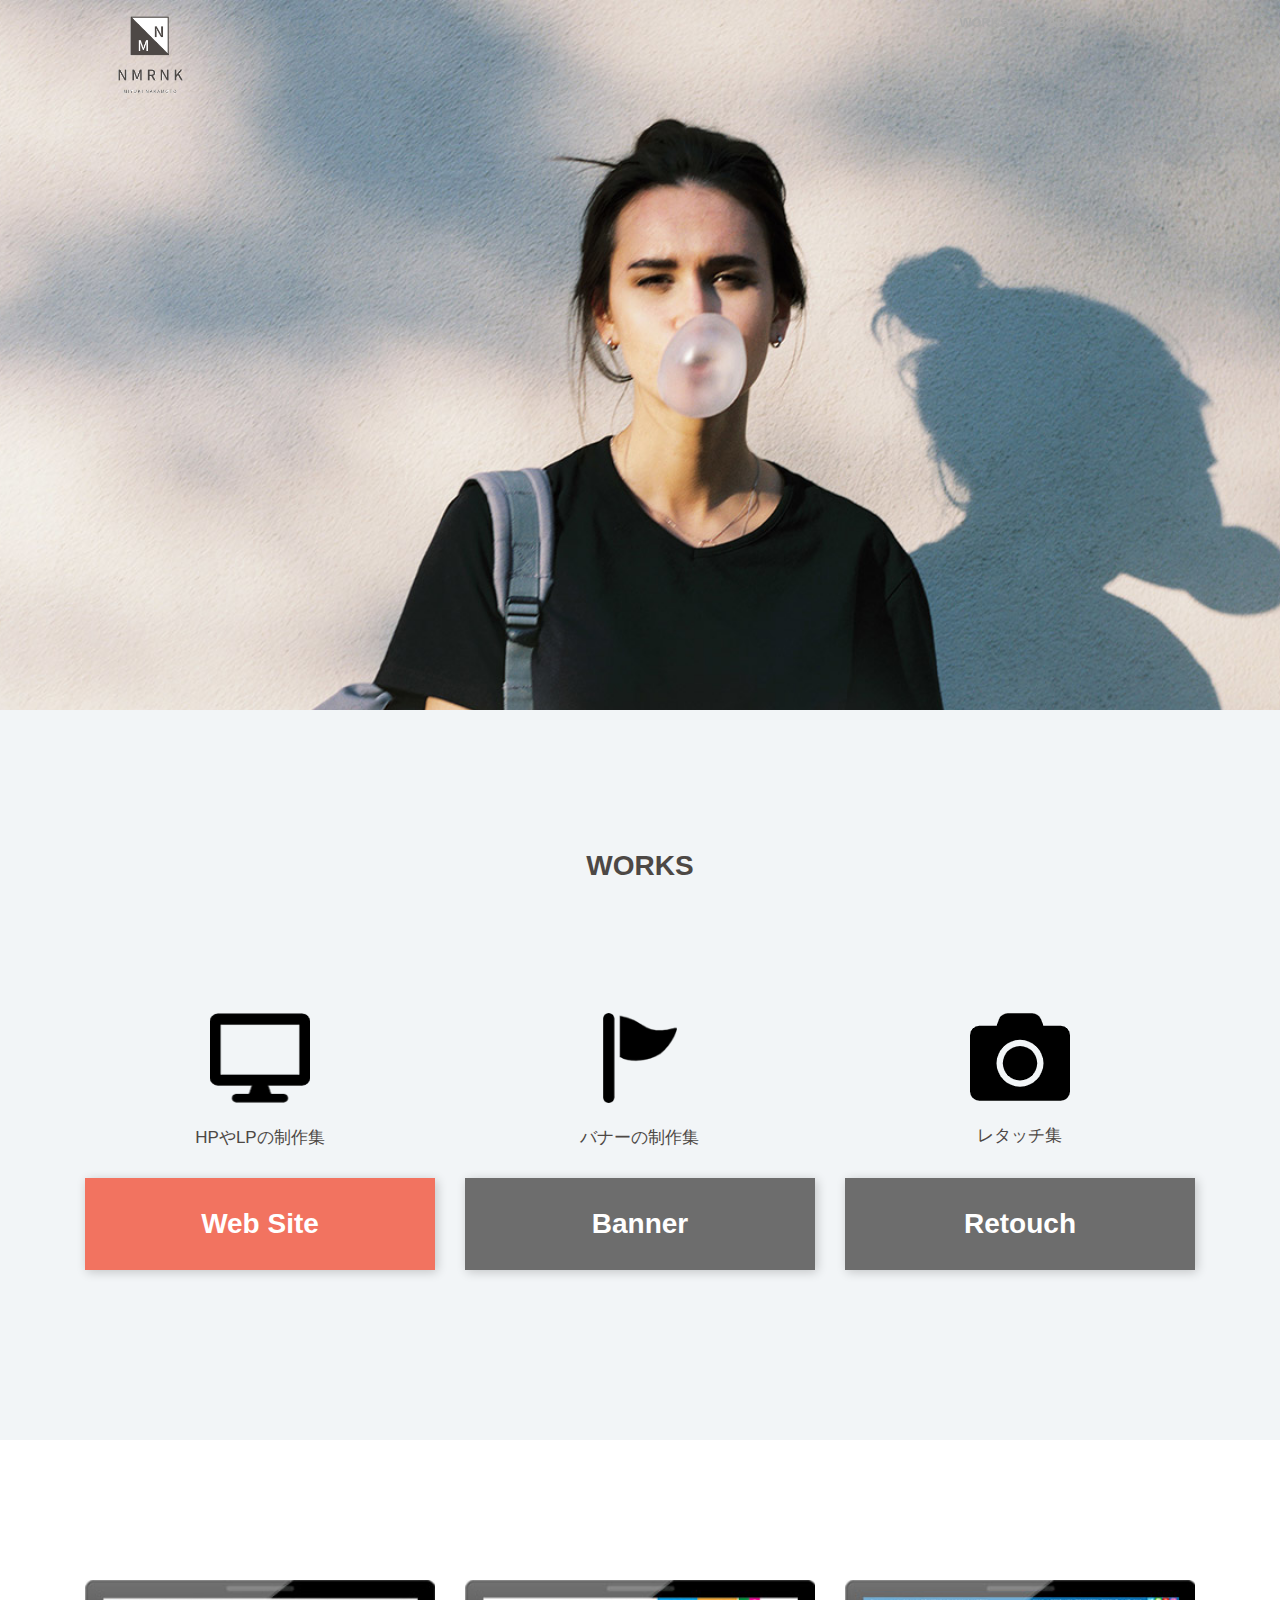
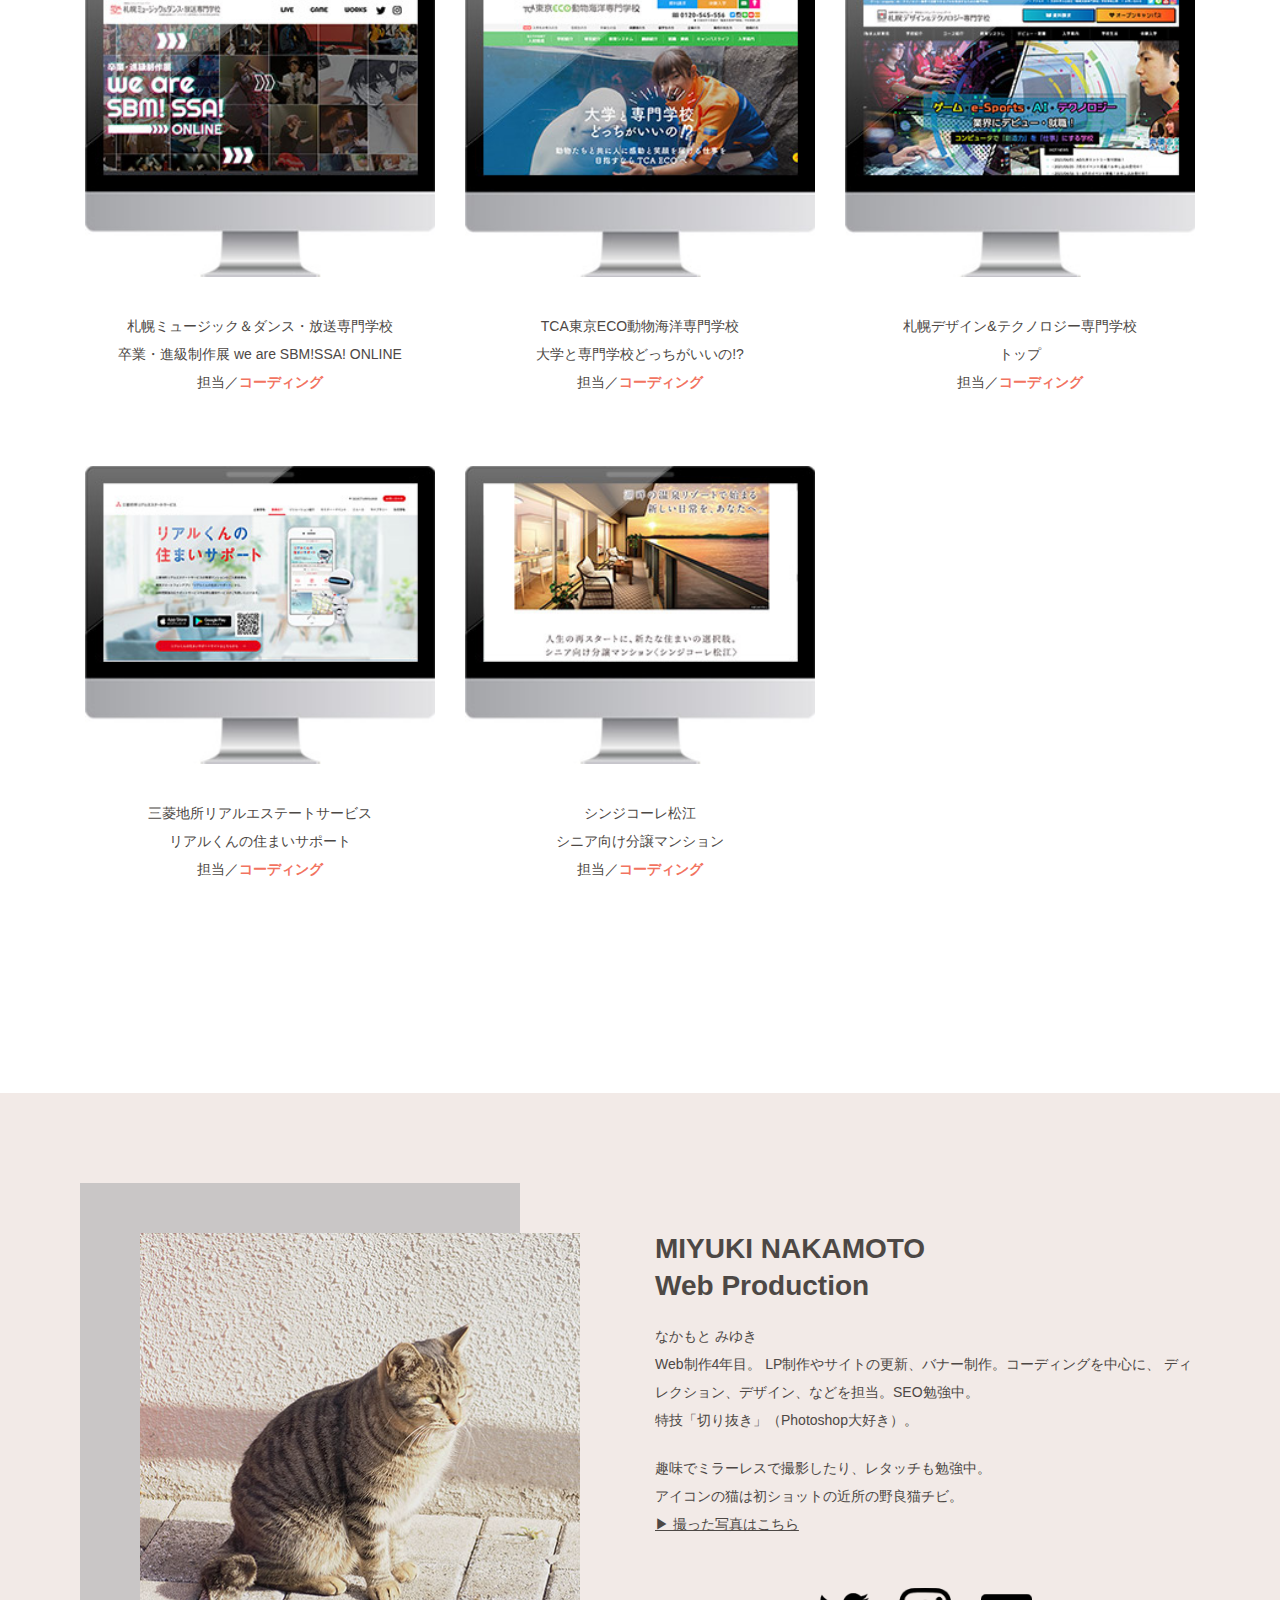
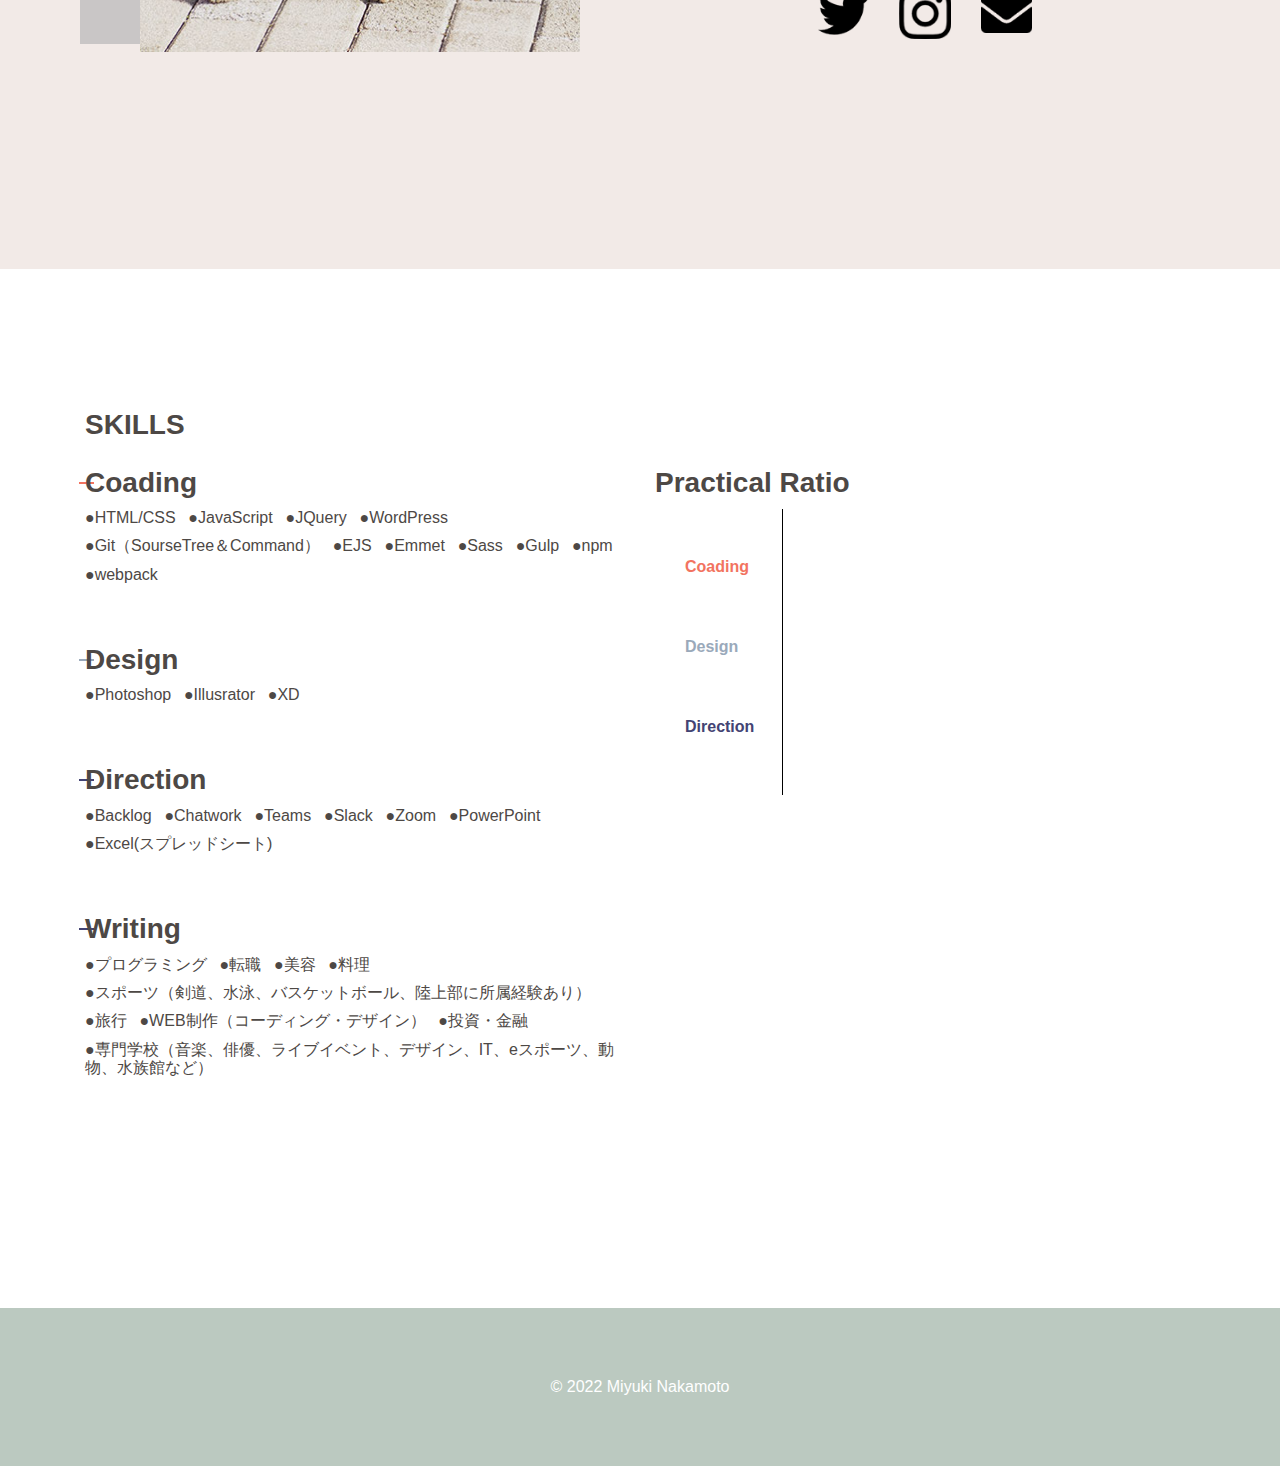
==== commit fe316b1a: "更新" ====
--- a/index.html
+++ b/index.html
@@ -8,6 +8,7 @@
   <link rel="stylesheet" href="https://cdnjs.cloudflare.com/ajax/libs/animate.css/4.1.1/animate.min.css" />
   <link rel="stylesheet" href="./css/destyle.css">
   <link href="https://use.fontawesome.com/releases/v5.6.1/css/all.css" rel="stylesheet">
+  <link rel="stylesheet" href="./css/lib/twentytwenty.css">
   <link rel="stylesheet" href="./css/index.css">
   <title>portfolio</title>
 </head>
@@ -16,23 +17,29 @@
   <header class="header dn-sp">
     <div class="index_section_content header_content">
       <div class="index_section_inner">
-        <figure class="header_logo index_section_element1"><a href="#"><img src="./img/header-logo.png" alt=""></a>
-        </figure>
+        <div class="index_section_element4 header-logoarea">
+          <figure class="header-logo"><a href="#"><img src="./img/header-logo.png" alt=""></a>
+          </figure>
+          <p class="index_hero_txt mvTxt">MIYUKI NAKAMOTO<br><span>Web Production</span></p>
+        </div>
         <ul class="header_menu index_section_element3">
           <!-- <li><a href="#profile">ABOUT</a></li> -->
-          <li><a href="./work/">WORKS</a></li>
+          <li><a href="#work">WORKS</a></li>
+          <li><a href="#profile">ABOUT</a></li>
           <li><a href="#study">STUDY</a></li>
-          <li><a href="#study">BLOG</a></li>
         </ul>
       </div>
     </div>
   </header>
 
-  <div class="top_logo dn-pc"><a href="#"><img src="./img/header-logo.png" alt=""></a></div>
+  <div class="top_logo dn-pc">
+    <a href="#"><img src="./img/header-logo.png" alt=""></a>
+    <p class="index_hero_txt mvTxt">MIYUKI NAKAMOTO<br><span>Web Production</span></p>
+  </div>
   <div class="nav_sp dn-pc" id="nav">
     <ul class="nav_lists">
       <li class="nav_list_item"><a href="#profile">ABOUT</a></li>
-      <li class="nav_list_item"><a href="./work/">WORKS</a></li>
+      <li class="nav_list_item"><a href="#work">WORKS</a></li>
       <li class="nav_list_item"><a href="#study">STUDY</a></li>
       <li class="nav_list_item"><a href="https://twitter.com/miyu___kichi_" target="_blank"><i
             class="fab fa-twitter fa-lg"></i></a></li>
@@ -49,9 +56,323 @@
   <main class="l-main">
     <section class="index_hero">
       <div class="index_hero_content bg-slider">
-        <p class="index_hero_txt" id="mvTxt">MIYUKI NAKAMOTO<br><span>Web Production</span></p>
       </div>
     </section>
+
+    <section class="works index_section" id="work">
+      <div class="index_section_content">
+        <h2 class="index_section_ttl">WORKS</h2>
+        <div class="index_section_inner" id="tabPages">
+          <div class="index_section_element4 work_icon">
+            <figure class="work_icon_img work1"><img src="./img/work1.png" alt=""></figure>
+            <p class="work_icon_txt">HPやLPの<br class="dn-pc">制作集</p>
+          </div>
+          <div class="index_section_element4 work_icon work2">
+            <figure class="work_icon_img"><img src="./img/work2.png" alt=""></figure>
+            <p class="work_icon_txt">バナーの<br class="dn-pc">制作集</p>
+          </div>
+          <div class="index_section_element4 work_icon work3">
+            <figure class="work_icon_img"><img src="./img/work3.png" alt=""></figure>
+            <p class="work_icon_txt">レタッチ集
+          </div>
+          <a href="#work1" class="index_section_element4 next_btn selected" data-image="work1">Web Site</a>
+          <a href="#work2" class="index_section_element4 next_btn" data-image="work2">Banner</a>
+          <a href="#work3" class="index_section_element4 next_btn" id="twenty" data-image="work3">Retouch</a>
+        </div>
+
+      </div>
+    </section>
+
+    <section class="index_section tab">
+      <div class="work_page" id="work1">
+        <div class="index_section_content">
+          <div class="index_section_inner">
+            <div class="index_section_element4 weare">
+              <figure class="work_figure"><img src="./img/work1/weare.jpg" alt=""></figure>
+              <a href="https://www.ssm.ac.jp/weare2021/" target="_blank" class="work_link">
+                <p class="work_txt">札幌ミュージック＆ダンス<br class="dn-pc">・放送専門学校<br>卒業・進級制作展 we are SBM!SSA!
+                  ONLINE<br>担当／<span>コーディング</span>
+                </p>
+              </a>
+            </div>
+            <div class="index_section_element4">
+              <figure class="work_figure"><img src="./img/work1/difference.jpg" alt=""></figure>
+              <a href="https://www.tcaeco.ac.jp/information/difference/" target="_blank" class="work_link">
+                <p class="work_txt">TCA東京ECO動物海洋専門学校<br>大学と専門学校<br class="dn-pc">どっちがいいの!?<br>担当／<span>コーディング</span></p>
+              </a>
+            </div>
+
+            <div class="index_section_element4">
+              <figure class="work_figure"><img src="./img/work1/tech.jpg" alt=""></figure>
+              <a href="https://www.sba.ac.jp/" target="_blank" class="work_link">
+                <p class="work_txt">札幌デザイン&<br class="dn-pc">テクノロジー専門学校
+                  <br>トップ<br>担当／<span>コーディング</span>
+                </p>
+              </a>
+            </div>
+
+            <div class="index_section_element4">
+              <figure class="work_figure"><img src="./img/work1/rial.jpg" alt=""></figure>
+              <a href="https://www.mecyes.co.jp/businesses/mansion/sumai-support/" target="_blank" class="work_link">
+                <p class="work_txt">三菱地所リアル<br class="dn-pc">エステートサービス
+                  <br>リアルくんの住まいサポート<br>担当／<span>コーディング</span>
+                </p>
+              </a>
+            </div>
+
+            <div class="index_section_element4">
+              <figure class="work_figure"><img src="./img/work1/shinji.jpg" alt=""></figure>
+              <a href="https://www.shinjikole-matsue.com/secondlife/" target="_blank" class="work_link">
+                <p class="work_txt">シンジコーレ松江<br class="dn-pc">
+                  <br>シニア向け分譲マンション<br>担当／<span>コーディング</span>
+                </p>
+              </a>
+            </div>
+
+          </div>
+        </div>
+      </div>
+
+      <div class="work_page" id="work2">
+        <div class="index_section_content">
+          <p class="work2_ttl">Design&Technology School</p>
+          <div class="index_section_inner">
+            <!-- modal1 -->
+            <div class="index_section_element3 work_icon work2">
+              <figure class="work_figure"><a href="modal-d1" class="modal-open"><img src="./img/work2/design1.jpg"
+                    alt=""></a></figure>
+            </div>
+            <div id="modal-d1" class="modal js-modal">
+              <div class="modal_bg"></div>
+              <div class="modal_content">
+                <figure class=""><img src="./img/work2/design1-2.jpg" alt=""></figure>
+                <a href="" class="modal_close_btn js-modal-close">Close</a>
+              </div>
+            </div>
+            <!-- modal2 -->
+            <div class="index_section_element3 work_icon work2">
+              <figure class="work_figure"><a href="modal-d1-2" class="modal-open"><img
+                    src="./img/work2/design2.jpg"></a>
+              </figure>
+            </div>
+            <div id="modal-d1-2" class="modal js-modal">
+              <div class="modal_bg"></div>
+              <div class="modal_content">
+                <figure class=""><img src="./img/work2/design2-2.jpg" alt=""></figure>
+                <a href="" class="modal_close_btn js-modal-close">Close</a>
+              </div>
+            </div>
+            <!-- modal3 -->
+            <div class="index_section_element3 work_icon work2">
+              <figure class="work_figure"><a href="modal-d1-3" class="modal-open"><img
+                    src="./img/work2/design3.jpg"></a>
+              </figure>
+            </div>
+            <div id="modal-d1-3" class="modal js-modal">
+              <div class="modal_bg"></div>
+              <div class="modal_content">
+                <figure class=""><img src="./img/work2/design3-2.jpg" alt=""></figure>
+                <a href="" class="modal_close_btn js-modal-close">Close</a>
+              </div>
+            </div>
+            <!-- modal4 -->
+            <!-- <div class="index_section_element3 work_icon work2">
+              <figure class="work_figure"><a href="modal-d4" class="modal-open"><img src="./img/work2/design3.jpg"></a>
+              </figure>
+            </div>
+            <div id="modal-d4" class="modal js-modal">
+              <div class="modal_bg"></div>
+              <div class="modal_content">
+                <figure class=""><img src="./img/work2/design1-2.jpg" alt=""></figure>
+                <a href="" class="modal_close_btn js-modal-close">Close</a>
+              </div>
+            </div> -->
+          </div>
+
+          <p class="work2_ttl">Music&Dance School</p>
+          <div class="index_section_inner">
+
+            <!-- modal -->
+            <div class="index_section_element3 work_icon work2">
+              <figure class="work_figure"><a href="modal-d2-4" class="modal-open"><img src="./img/work2/music4.jpg"
+                    alt=""></a>
+              </figure>
+            </div>
+            <div id="modal-d2-4" class="modal js-modal">
+              <div class="modal_bg"></div>
+              <div class="modal_content">
+                <figure class=""><img src="./img/work2/music4-2.jpg" alt=""></figure>
+                <a href="" class="modal_close_btn js-modal-close">Close</a>
+              </div>
+            </div>
+            <!-- modal -->
+            <div class="index_section_element3 work_icon work2">
+              <figure class="work_figure"><a href="modal-d2-3" class="modal-open"><img src="./img/work2/music3.jpg"
+                    alt=""></a>
+              </figure>
+            </div>
+            <div id="modal-d2-3" class="modal js-modal">
+              <div class="modal_bg"></div>
+              <div class="modal_content">
+                <figure class=""><img src="./img/work2/music3-2.jpg" alt=""></figure>
+                <a href="" class="modal_close_btn js-modal-close">Close</a>
+              </div>
+            </div>
+            <!-- modal -->
+            <div class="index_section_element3 work_icon work2">
+              <figure class="work_figure"><a href="modal-d2-2" class="modal-open"><img src="./img/work2/music2.jpg"
+                    alt=""></a>
+              </figure>
+            </div>
+            <div id="modal-d2-2" class="modal js-modal">
+              <div class="modal_bg"></div>
+              <div class="modal_content">
+                <figure class=""><img src="./img/work2/music2-2.jpg" alt=""></figure>
+                <a href="" class="modal_close_btn js-modal-close">Close</a>
+              </div>
+            </div>
+            <!-- modal -->
+            <div class="index_section_element3 work_icon work2">
+              <figure class="work_figure"><a href="modal-d2" class="modal-open"><img src="./img/work2/music1.jpg"
+                    alt=""></a>
+              </figure>
+            </div>
+            <div id="modal-d2" class="modal js-modal">
+              <div class="modal_bg"></div>
+              <div class="modal_content">
+                <figure class=""><img src="./img/work2/muisic1-2.jpg" alt=""></figure>
+                <a href="" class="modal_close_btn js-modal-close">Close</a>
+              </div>
+            </div>
+            <!-- modal -->
+            <div class="index_section_element3 work_icon work2">
+              <figure class="work_figure"><a href="modal-d2-5" class="modal-open"><img src="./img/work2/music5.jpg"
+                    alt=""></a>
+              </figure>
+            </div>
+            <div id="modal-d2-5" class="modal js-modal">
+              <div class="modal_bg"></div>
+              <div class="modal_content">
+                <figure class=""><img src="./img/work2/music5-2.jpg" alt=""></figure>
+                <a href="" class="modal_close_btn js-modal-close">Close</a>
+              </div>
+            </div>
+          </div>
+
+          <p class="work2_ttl">Animal&Ecology School</p>
+          <div class="index_section_inner">
+            <!-- modal -->
+            <div class="index_section_element3 work_icon work2">
+              <figure class="work_figure"><a href="modal-d2-4" class="modal-open"><img src="./img/work2/animal4.jpg"
+                    alt=""></a>
+              </figure>
+            </div>
+            <div id="modal-d2-4" class="modal js-modal">
+              <div class="modal_bg"></div>
+              <div class="modal_content">
+                <figure class=""><img src="./img/work2/animal4-2.jpg" alt=""></figure>
+                <a href="" class="modal_close_btn js-modal-close">Close</a>
+              </div>
+            </div>
+            <!-- modal -->
+            <div class="index_section_element3 work_icon work2">
+              <figure class="work_figure"><a href="modal-d3-3" class="modal-open"><img src="./img/work2/animal3.jpg"
+                    alt=""></a>
+              </figure>
+            </div>
+            <div id="modal-d3-3" class="modal js-modal">
+              <div class="modal_bg"></div>
+              <div class="modal_content">
+                <figure class=""><img src="./img/work2/animal3-2.jpg" alt=""></figure>
+                <a href="" class="modal_close_btn js-modal-close">Close</a>
+              </div>
+            </div>
+            <!-- modal -->
+            <div class="index_section_element3 work_icon work2">
+              <figure class="work_figure"><a href="modal-d3-2" class="modal-open"><img src="./img/work2/animal2.jpg"
+                    alt=""></a>
+              </figure>
+            </div>
+            <div id="modal-d3-2" class="modal js-modal">
+              <div class="modal_bg"></div>
+              <div class="modal_content">
+                <figure class=""><img src="./img/work2/animal2-2.jpg" alt=""></figure>
+                <a href="" class="modal_close_btn js-modal-close">Close</a>
+              </div>
+            </div>
+            <!-- modal -->
+            <div class="index_section_element3 work_icon work2">
+              <figure class="work_figure"><a href="modal-d3" class="modal-open"><img src="./img/work2/animal1.jpg"
+                    alt=""></a>
+              </figure>
+            </div>
+            <div id="modal-d3" class="modal js-modal">
+              <div class="modal_bg"></div>
+              <div class="modal_content">
+                <figure class=""><img src="./img/work2/muisic1-2.jpg" alt=""></figure>
+                <a href="" class="modal_close_btn js-modal-close">Close</a>
+              </div>
+            </div>
+            <!-- modal -->
+            <div class="index_section_element3 work_icon work2">
+              <figure class="work_figure"><a href="modal-d3-5" class="modal-open"><img src="./img/work2/animal5.jpg"
+                    alt=""></a>
+              </figure>
+            </div>
+            <div id="modal-d3-5" class="modal js-modal">
+              <div class="modal_bg"></div>
+              <div class="modal_content">
+                <figure class=""><img src="./img/work2/animal5-2.jpg" alt=""></figure>
+                <a href="" class="modal_close_btn js-modal-close">Close</a>
+              </div>
+            </div>
+          </div>
+        </div>
+      </div>
+      </div>
+      <div class="work_page" id="work3">
+        <div class="index_section_content">
+          <div class="index_section_inner">
+            <div class="index_section_element6 work_icon work3">
+              <figure class="work_figure twentyImg">
+                <img src="./img/work3/img5-1.jpg" alt="">
+                <img src="./img/work3/img5-2.jpg" alt="">
+              </figure>
+              <p class="work_txt">木目のテーブルに置く</p>
+            </div>
+            <div class="index_section_element6 work_icon work3">
+              <figure class="work_figure twentyImg">
+                <img src="./img/work3/img3-1.jpg" alt="">
+                <img src="./img/work3/img3-2.jpg" alt="">
+              </figure>
+              <p class="work_txt">髪の色を変更</p>
+            </div>
+            <div class="index_section_element6 work_icon work3">
+              <figure class="work_figure twentyImg">
+                <img src="./img/work3/img4-1.jpg" alt="">
+                <img src="./img/work3/img4-2.jpg" alt="">
+              </figure>
+              <p class="work_txt">ソーダをコーラに</p>
+            </div>
+            <div class="index_section_element6 work_icon work3">
+              <figure class="work_figure twentyImg">
+                <img src="./img/work3/img2-1.jpg" alt="">
+                <img src="./img/work3/img2-2.jpg" alt="">
+              </figure>
+              <p class="work_txt">傷や枯れを修正</p>
+            </div>
+            <!-- <div class="index_section_element6 work_icon work3">
+              <figure class="work_figure twentyImg">
+                <img src="./img/work3/img1-1.jpg" alt="">
+                <img src="./img/work3/img1-2.jpg" alt="">
+              </figure>
+              <p class="work_txt">レタッチの勉強をしています</p>
+            </div> -->
+          </div>
+        </div>
+      </div>
+    </section>
+
     <section class="index_profile index_section" id="profile">
       <div class="index_section_content">
         <div class="index_section_inner">
@@ -62,11 +383,11 @@
             <h2 class="index_section_ttl">MIYUKI NAKAMOTO</h2>
             <p class="profile_ttl_sub">Web Production</p>
             <p class="profile_txt ft-txt">なかもと&nbsp;みゆき<br>
-              Web制作4年目です。
-              LP制作やサイトの更新、バナー制作をしています。コーディングを中心に、
-              デザイン、ライティング、ディレクションなど色々対応しています。<br>最近はライティングもはじめたので、SEOも勉強中。<br>会社のあだ名は「切り抜き職人」（Photoshop大好き）。</p>
+              Web制作4年目。
+              LP制作やサイトの更新、バナー制作。コーディングを中心に、
+              ディレクション、デザイン、などを担当。SEO勉強中。<br>特技「切り抜き」（Photoshop大好き）。</p>
             <p class="profile_txt ft-txt">
-              ちょっと前にミラーレスを購入したので、趣味で撮影やレタッチも勉強中です。アイコンの猫は初ショットの近所の野良猫チビ。<br>
+              趣味でミラーレスで撮影したり、レタッチも勉強中。<br>アイコンの猫は初ショットの近所の野良猫チビ。<br>
               <a href="https://creator.pixta.jp/@prof1982233/photos" target="_blank"
                 style="text-decoration: underline;">&#9654; 撮った写真はこちら</a>
             </p>
@@ -85,6 +406,7 @@
         </div>
       </div>
     </section>
+
     <section class="index_skill index_section" id="skill">
       <div class="index_section_content">
         <h2 class="index_section_ttl">SKILLS</h2>
@@ -162,7 +484,8 @@
       </div>
 
     </section>
-    <section class="index_next index_section">
+
+    <!-- <section class="index_next index_section">
       <div class="index_section_content">
         <h2 class="index_section_ttl">Thanks for reading!</h2>
         <p class="next_icon">other<br>pages</p>
@@ -173,7 +496,7 @@
         </div>
 
       </div>
-    </section>
+    </section> -->
   </main>
 
   <footer class="footer">
@@ -181,7 +504,10 @@
   </footer>
   <script src="https://ajax.googleapis.com/ajax/libs/jquery/3.6.0/jquery.min.js"></script>
   <script src="./js/lib/jquery.bgswitcher.js"></script>
+  <script src="./js/lib/jquery.event.move.js"></script>
+  <script src="./js/lib/jquery.twentytwenty.js"></script>
   <script src="./js/index.js"></script>
+  <script src="./work/work.js"></script>
 </body>
 
 </html>--- a/css/lib/twentytwenty.css
+++ b/css/lib/twentytwenty.css
@@ -0,0 +1,206 @@
+.twentytwenty-horizontal .twentytwenty-handle:before, .twentytwenty-horizontal .twentytwenty-handle:after, .twentytwenty-vertical .twentytwenty-handle:before, .twentytwenty-vertical .twentytwenty-handle:after {
+  content: " ";
+  display: block;
+  background: white;
+  position: absolute;
+  z-index: 30;
+  -webkit-box-shadow: 0px 0px 12px rgba(51, 51, 51, 0.5);
+  -moz-box-shadow: 0px 0px 12px rgba(51, 51, 51, 0.5);
+  box-shadow: 0px 0px 12px rgba(51, 51, 51, 0.5); }
+
+.twentytwenty-horizontal .twentytwenty-handle:before, .twentytwenty-horizontal .twentytwenty-handle:after {
+  width: 3px;
+  height: 9999px;
+  left: 50%;
+  margin-left: -1.5px; }
+
+.twentytwenty-vertical .twentytwenty-handle:before, .twentytwenty-vertical .twentytwenty-handle:after {
+  width: 9999px;
+  height: 3px;
+  top: 50%;
+  margin-top: -1.5px; }
+
+.twentytwenty-before-label, .twentytwenty-after-label, .twentytwenty-overlay {
+  position: absolute;
+  top: 0;
+  width: 100%;
+  height: 100%; }
+
+.twentytwenty-before-label, .twentytwenty-after-label, .twentytwenty-overlay {
+  -webkit-transition-duration: 0.5s;
+  -moz-transition-duration: 0.5s;
+  transition-duration: 0.5s; }
+
+.twentytwenty-before-label, .twentytwenty-after-label {
+  -webkit-transition-property: opacity;
+  -moz-transition-property: opacity;
+  transition-property: opacity; }
+
+.twentytwenty-before-label:before, .twentytwenty-after-label:before {
+  color: white;
+  font-size: 13px;
+  letter-spacing: 0.1em; }
+
+.twentytwenty-before-label:before, .twentytwenty-after-label:before {
+  position: absolute;
+  background: rgba(255, 255, 255, 0.2);
+  line-height: 38px;
+  padding: 0 20px;
+  -webkit-border-radius: 2px;
+  -moz-border-radius: 2px;
+  border-radius: 2px; }
+
+.twentytwenty-horizontal .twentytwenty-before-label:before, .twentytwenty-horizontal .twentytwenty-after-label:before {
+  top: 50%;
+  margin-top: -19px; }
+
+.twentytwenty-vertical .twentytwenty-before-label:before, .twentytwenty-vertical .twentytwenty-after-label:before {
+  left: 50%;
+  margin-left: -45px;
+  text-align: center;
+  width: 90px; }
+
+.twentytwenty-left-arrow, .twentytwenty-right-arrow, .twentytwenty-up-arrow, .twentytwenty-down-arrow {
+  width: 0;
+  height: 0;
+  border: 6px inset transparent;
+  position: absolute; }
+
+.twentytwenty-left-arrow, .twentytwenty-right-arrow {
+  top: 50%;
+  margin-top: -6px; }
+
+.twentytwenty-up-arrow, .twentytwenty-down-arrow {
+  left: 50%;
+  margin-left: -6px; }
+
+.twentytwenty-container {
+  -webkit-box-sizing: content-box;
+  -moz-box-sizing: content-box;
+  box-sizing: content-box;
+  z-index: 0;
+  overflow: hidden;
+  position: relative;
+  -webkit-user-select: none;
+  -moz-user-select: none;
+  -ms-user-select: none; }
+  .twentytwenty-container img {
+    max-width: 100%;
+    position: absolute;
+    top: 0;
+    display: block; }
+  .twentytwenty-container.active .twentytwenty-overlay, .twentytwenty-container.active :hover.twentytwenty-overlay {
+    background: rgba(0, 0, 0, 0); }
+    .twentytwenty-container.active .twentytwenty-overlay .twentytwenty-before-label,
+    .twentytwenty-container.active .twentytwenty-overlay .twentytwenty-after-label, .twentytwenty-container.active :hover.twentytwenty-overlay .twentytwenty-before-label,
+    .twentytwenty-container.active :hover.twentytwenty-overlay .twentytwenty-after-label {
+      opacity: 0; }
+  .twentytwenty-container * {
+    -webkit-box-sizing: content-box;
+    -moz-box-sizing: content-box;
+    box-sizing: content-box; }
+
+.twentytwenty-before-label {
+  opacity: 0; }
+  .twentytwenty-before-label:before {
+    content: attr(data-content); }
+
+.twentytwenty-after-label {
+  opacity: 0; }
+  .twentytwenty-after-label:before {
+    content: attr(data-content); }
+
+.twentytwenty-horizontal .twentytwenty-before-label:before {
+  left: 10px; }
+
+.twentytwenty-horizontal .twentytwenty-after-label:before {
+  right: 10px; }
+
+.twentytwenty-vertical .twentytwenty-before-label:before {
+  top: 10px; }
+
+.twentytwenty-vertical .twentytwenty-after-label:before {
+  bottom: 10px; }
+
+.twentytwenty-overlay {
+  -webkit-transition-property: background;
+  -moz-transition-property: background;
+  transition-property: background;
+  background: rgba(0, 0, 0, 0);
+  z-index: 25; }
+  .twentytwenty-overlay:hover {
+    background: rgba(0, 0, 0, 0.5); }
+    .twentytwenty-overlay:hover .twentytwenty-after-label {
+      opacity: 1; }
+    .twentytwenty-overlay:hover .twentytwenty-before-label {
+      opacity: 1; }
+
+.twentytwenty-before {
+  z-index: 20; }
+
+.twentytwenty-after {
+  z-index: 10; }
+
+.twentytwenty-handle {
+  height: 38px;
+  width: 38px;
+  position: absolute;
+  left: 50%;
+  top: 50%;
+  margin-left: -22px;
+  margin-top: -22px;
+  border: 3px solid white;
+  -webkit-border-radius: 1000px;
+  -moz-border-radius: 1000px;
+  border-radius: 1000px;
+  -webkit-box-shadow: 0px 0px 12px rgba(51, 51, 51, 0.5);
+  -moz-box-shadow: 0px 0px 12px rgba(51, 51, 51, 0.5);
+  box-shadow: 0px 0px 12px rgba(51, 51, 51, 0.5);
+  z-index: 40;
+  cursor: pointer; }
+
+.twentytwenty-horizontal .twentytwenty-handle:before {
+  bottom: 50%;
+  margin-bottom: 22px;
+  -webkit-box-shadow: 0 3px 0 white, 0px 0px 12px rgba(51, 51, 51, 0.5);
+  -moz-box-shadow: 0 3px 0 white, 0px 0px 12px rgba(51, 51, 51, 0.5);
+  box-shadow: 0 3px 0 white, 0px 0px 12px rgba(51, 51, 51, 0.5); }
+.twentytwenty-horizontal .twentytwenty-handle:after {
+  top: 50%;
+  margin-top: 22px;
+  -webkit-box-shadow: 0 -3px 0 white, 0px 0px 12px rgba(51, 51, 51, 0.5);
+  -moz-box-shadow: 0 -3px 0 white, 0px 0px 12px rgba(51, 51, 51, 0.5);
+  box-shadow: 0 -3px 0 white, 0px 0px 12px rgba(51, 51, 51, 0.5); }
+
+.twentytwenty-vertical .twentytwenty-handle:before {
+  left: 50%;
+  margin-left: 22px;
+  -webkit-box-shadow: 3px 0 0 white, 0px 0px 12px rgba(51, 51, 51, 0.5);
+  -moz-box-shadow: 3px 0 0 white, 0px 0px 12px rgba(51, 51, 51, 0.5);
+  box-shadow: 3px 0 0 white, 0px 0px 12px rgba(51, 51, 51, 0.5); }
+.twentytwenty-vertical .twentytwenty-handle:after {
+  right: 50%;
+  margin-right: 22px;
+  -webkit-box-shadow: -3px 0 0 white, 0px 0px 12px rgba(51, 51, 51, 0.5);
+  -moz-box-shadow: -3px 0 0 white, 0px 0px 12px rgba(51, 51, 51, 0.5);
+  box-shadow: -3px 0 0 white, 0px 0px 12px rgba(51, 51, 51, 0.5); }
+
+.twentytwenty-left-arrow {
+  border-right: 6px solid white;
+  left: 50%;
+  margin-left: -17px; }
+
+.twentytwenty-right-arrow {
+  border-left: 6px solid white;
+  right: 50%;
+  margin-right: -17px; }
+
+.twentytwenty-up-arrow {
+  border-bottom: 6px solid white;
+  top: 50%;
+  margin-top: -17px; }
+
+.twentytwenty-down-arrow {
+  border-top: 6px solid white;
+  bottom: 50%;
+  margin-bottom: -17px; }
--- a/css/index.css
+++ b/css/index.css
@@ -123,7 +123,7 @@
     margin: 0 15px 30px;
   }
   h2.index_section_ttl {
-    font-size: 3.2rem;
+    font-size: 2.8rem;
     text-align: left;
   }
 }
@@ -143,18 +143,20 @@
   top: 0;
   color: #aaa;
 }
-.header_logo {
-  height: 100%;
-  /* margin: auto 0; */
+.header-logoarea {
+  display: flex;
+  justify-content: center;
+  align-items: stretch;
+}
+.header-logo {
+  max-width: 65px;
 }
 .header_content {
   position: relative;
   top: 50%;
   transform: translateY(-50%);
 }
-.header_logo:hover {
-  opacity: 0.7;
-}
+
 .header_menu {
   display: flex;
   flex-flow: row;
@@ -172,6 +174,9 @@
 @media (max-width: 1020px) and (min-width: 768px) {
 }
 @media screen and (min-width: 1020px) {
+  .header {
+    top: 20px;
+  }
   .header_menu li a {
     font-size: 1vw;
   }
@@ -261,10 +266,13 @@
   display: none;
 }
 .top_logo {
-  width: 55px;
   position: fixed;
   top: 15px;
   left: 15px;
+}
+.top_logo a {
+  display: block;
+  width: 55px;
 }
 /* main */
 .index_hero_content {
@@ -273,33 +281,32 @@
   background: url('../img/main1.jpg') no-repeat center/cover;
   max-height: 800px;
   position: relative;
+  background-attachment: fixed;
 }
 .index_hero_txt {
-  font-size: 3rem;
-  position: absolute;
-  top: 50%;
-  left: 20px;
-  transform: translateY(-50%);
-  font-weight: bold;
-  color: #fff;
-  letter-spacing: 0.04em;
+  font-size: 1.2rem;
+  font-weight: bold;
+  color: #aaa;
+  letter-spacing: 0.09em;
   display: none;
+  position: relative;
+  top: -64px;
+  left: 55px;
 }
 .index_hero_txt span {
-  font-size: 2rem;
+  font-size: 50%;
 }
 @media screen and (min-width: 767px) {
   .index_hero_content {
     padding-top: 55.5%;
   }
   .index_hero_txt {
-    font-size: 3rem;
-    left: 50%;
-    transform: translate(-50%, -120%);
-    text-align: center;
+    font-size: 2rem;
+    top: 0;
+    left: 15px;
   }
   .index_hero_txt span {
-    font-size: 3rem;
+    font-size: 1.2rem;
   }
 }
 
@@ -626,3 +633,322 @@
     padding: 70px 0;
   }
 }
+
+/*---------------------------------------------
+ work 
+ ---------------------------------------------*/
+.works {
+  background: #f2f5f7;
+}
+.works .index_section_ttl {
+  text-align: center;
+  margin-bottom: 40px;
+}
+.work_icon_img {
+  width: 60%;
+  max-width: 100px;
+  margin: 0 auto 25px;
+}
+.work2 .work_icon_img {
+  width: 44%;
+}
+.work_icon_txt {
+  text-align: center;
+  font-size: 1.1rem;
+}
+.next_btn.selected {
+  background: #f27360;
+}
+@media screen and (min-width: 767px) {
+  .works .index_section_ttl {
+    margin-bottom: 130px;
+  }
+  .work_icon_txt {
+    font-size: 1.7rem;
+  }
+  .work2 .work_icon_img {
+    max-width: 74px;
+  }
+}
+
+/* work contents */
+.tab .index_section_inner {
+  justify-content: start;
+}
+@media screen and (max-width: 767px) {
+  .tab .index_section_element4 {
+    max-width: calc(((100% / 12) * 6) - 30px);
+    flex-basis: calc(((100% / 12) * 6) - 30px);
+    margin: 0 15px 10px;
+  }
+  .tab .index_section_element3 {
+    max-width: calc(((100% / 12) * 4) - 10px);
+    flex-basis: calc(((100% / 12) * 4) - 10px);
+    margin: 0 5px 10px;
+  }
+}
+.work_figure {
+  margin-bottom: 20px;
+}
+.work_txt {
+  margin-bottom: 25px;
+  font-size: 1.1rem;
+  text-align: center;
+  line-height: 1.8;
+}
+.work_txt:hover {
+  opacity: 0.7;
+}
+.work_txt span {
+  color: #f27360;
+  font-weight: bold;
+}
+@media screen and (min-width: 767px) {
+  .work_figure {
+    margin-bottom: 35px;
+  }
+  .work_txt {
+    margin-bottom: 40px;
+    font-size: 1.4rem;
+    line-height: 2;
+  }
+}
+
+/* work2  */
+.work2 .work_figure {
+  position: relative;
+}
+.work2 .work_figure::before {
+  content: '';
+  display: inline-block;
+  width: 20px;
+  height: 20px;
+  background: url('./img/expansion.png') no-repeat center/contain;
+  position: absolute;
+  top: 5px;
+  right: 5px;
+}
+.work2_ttl {
+  font-size: 1.7rem;
+  text-align: center;
+  font-weight: bold;
+  margin-bottom: 25px;
+}
+.work2_ttl:not(:first-child) {
+  margin-top: 30px;
+}
+@media screen and (min-width: 767px) {
+  .work2_ttl {
+    font-size: 2.4rem;
+    margin-bottom: 50px;
+  }
+  .work2_ttl:not(:first-child) {
+    margin-top: 50px;
+  }
+  .work2 .work_figure::before {
+    width: 30px;
+    height: 30px;
+  }
+}
+
+/* モーダル */
+.modal {
+  position: fixed;
+  top: 0;
+  width: 100%;
+  height: 100vh;
+  z-index: 10;
+  display: none;
+}
+.modal_bg {
+  background: #000;
+  opacity: 0.7;
+  position: fixed;
+  top: 0;
+  left: 0;
+  width: 100%;
+  height: 100vh;
+}
+.modal_content {
+  position: fixed;
+  z-index: 11;
+  background: #f2f5f7;
+  width: 90%;
+  max-width: 600px;
+  top: 50%;
+  left: 50%;
+  transform: translate(-50%, -50%);
+  padding: 10px;
+}
+.modal_close_btn {
+  width: 70px;
+  background: #bbc9c0;
+  color: #fff;
+  padding: 10px 10px;
+  display: block;
+  text-align: center;
+  margin: 10px 0 0 auto;
+  font-weight: bold;
+}
+@media screen and (min-width: 767px) {
+  .modal_content {
+  }
+}
+
+.works {
+  background: #f2f5f7;
+}
+.works .index_section_ttl {
+  text-align: center;
+  margin-bottom: 40px;
+}
+.work_icon_img {
+  width: 60%;
+  max-width: 100px;
+  margin: 0 auto 25px;
+}
+.work2 .work_icon_img {
+  width: 44%;
+}
+.work_icon_txt {
+  text-align: center;
+  font-size: 1.1rem;
+}
+.next_btn.selected {
+  background: #f27360;
+}
+@media screen and (min-width: 767px) {
+  .works .index_section_ttl {
+    margin-bottom: 130px;
+  }
+  .work_icon_txt {
+    font-size: 1.7rem;
+  }
+  .work2 .work_icon_img {
+    max-width: 74px;
+  }
+}
+
+/* work contents */
+.tab .index_section_inner {
+  justify-content: start;
+}
+@media screen and (max-width: 767px) {
+  .tab .index_section_element4 {
+    max-width: calc(((100% / 12) * 6) - 30px);
+    flex-basis: calc(((100% / 12) * 6) - 30px);
+    margin: 0 15px 10px;
+  }
+  .tab .index_section_element3 {
+    max-width: calc(((100% / 12) * 4) - 10px);
+    flex-basis: calc(((100% / 12) * 4) - 10px);
+    margin: 0 5px 10px;
+  }
+}
+.work_figure {
+  margin-bottom: 20px;
+}
+.work_txt {
+  margin-bottom: 25px;
+  font-size: 1.1rem;
+  text-align: center;
+  line-height: 1.8;
+}
+.work_txt:hover {
+  opacity: 0.7;
+}
+.work_txt span {
+  color: #f27360;
+  font-weight: bold;
+}
+@media screen and (min-width: 767px) {
+  .work_figure {
+    margin-bottom: 35px;
+  }
+  .work_txt {
+    margin-bottom: 40px;
+    font-size: 1.4rem;
+    line-height: 2;
+  }
+}
+
+/* work2  */
+.work2 .work_figure {
+  position: relative;
+}
+.work2 .work_figure::before {
+  content: '';
+  display: inline-block;
+  width: 20px;
+  height: 20px;
+  background: url('./img/expansion.png') no-repeat center/contain;
+  position: absolute;
+  top: 5px;
+  right: 5px;
+}
+.work2_ttl {
+  font-size: 1.7rem;
+  text-align: center;
+  font-weight: bold;
+  margin-bottom: 25px;
+}
+.work2_ttl:not(:first-child) {
+  margin-top: 30px;
+}
+@media screen and (min-width: 767px) {
+  .work2_ttl {
+    font-size: 2.4rem;
+    margin-bottom: 50px;
+  }
+  .work2_ttl:not(:first-child) {
+    margin-top: 50px;
+  }
+  .work2 .work_figure::before {
+    width: 30px;
+    height: 30px;
+  }
+}
+
+/* モーダル */
+.modal {
+  position: fixed;
+  top: 0;
+  width: 100%;
+  height: 100vh;
+  z-index: 10;
+  display: none;
+}
+.modal_bg {
+  background: #000;
+  opacity: 0.7;
+  position: fixed;
+  top: 0;
+  left: 0;
+  width: 100%;
+  height: 100vh;
+}
+.modal_content {
+  position: fixed;
+  z-index: 11;
+  background: #f2f5f7;
+  width: 90%;
+  max-width: 600px;
+  top: 50%;
+  left: 50%;
+  transform: translate(-50%, -50%);
+  padding: 10px;
+}
+.modal_close_btn {
+  width: 70px;
+  background: #bbc9c0;
+  color: #fff;
+  padding: 10px 10px;
+  display: block;
+  text-align: center;
+  margin: 10px 0 0 auto;
+  font-weight: bold;
+}
+@media screen and (min-width: 767px) {
+  .modal_content {
+  }
+}
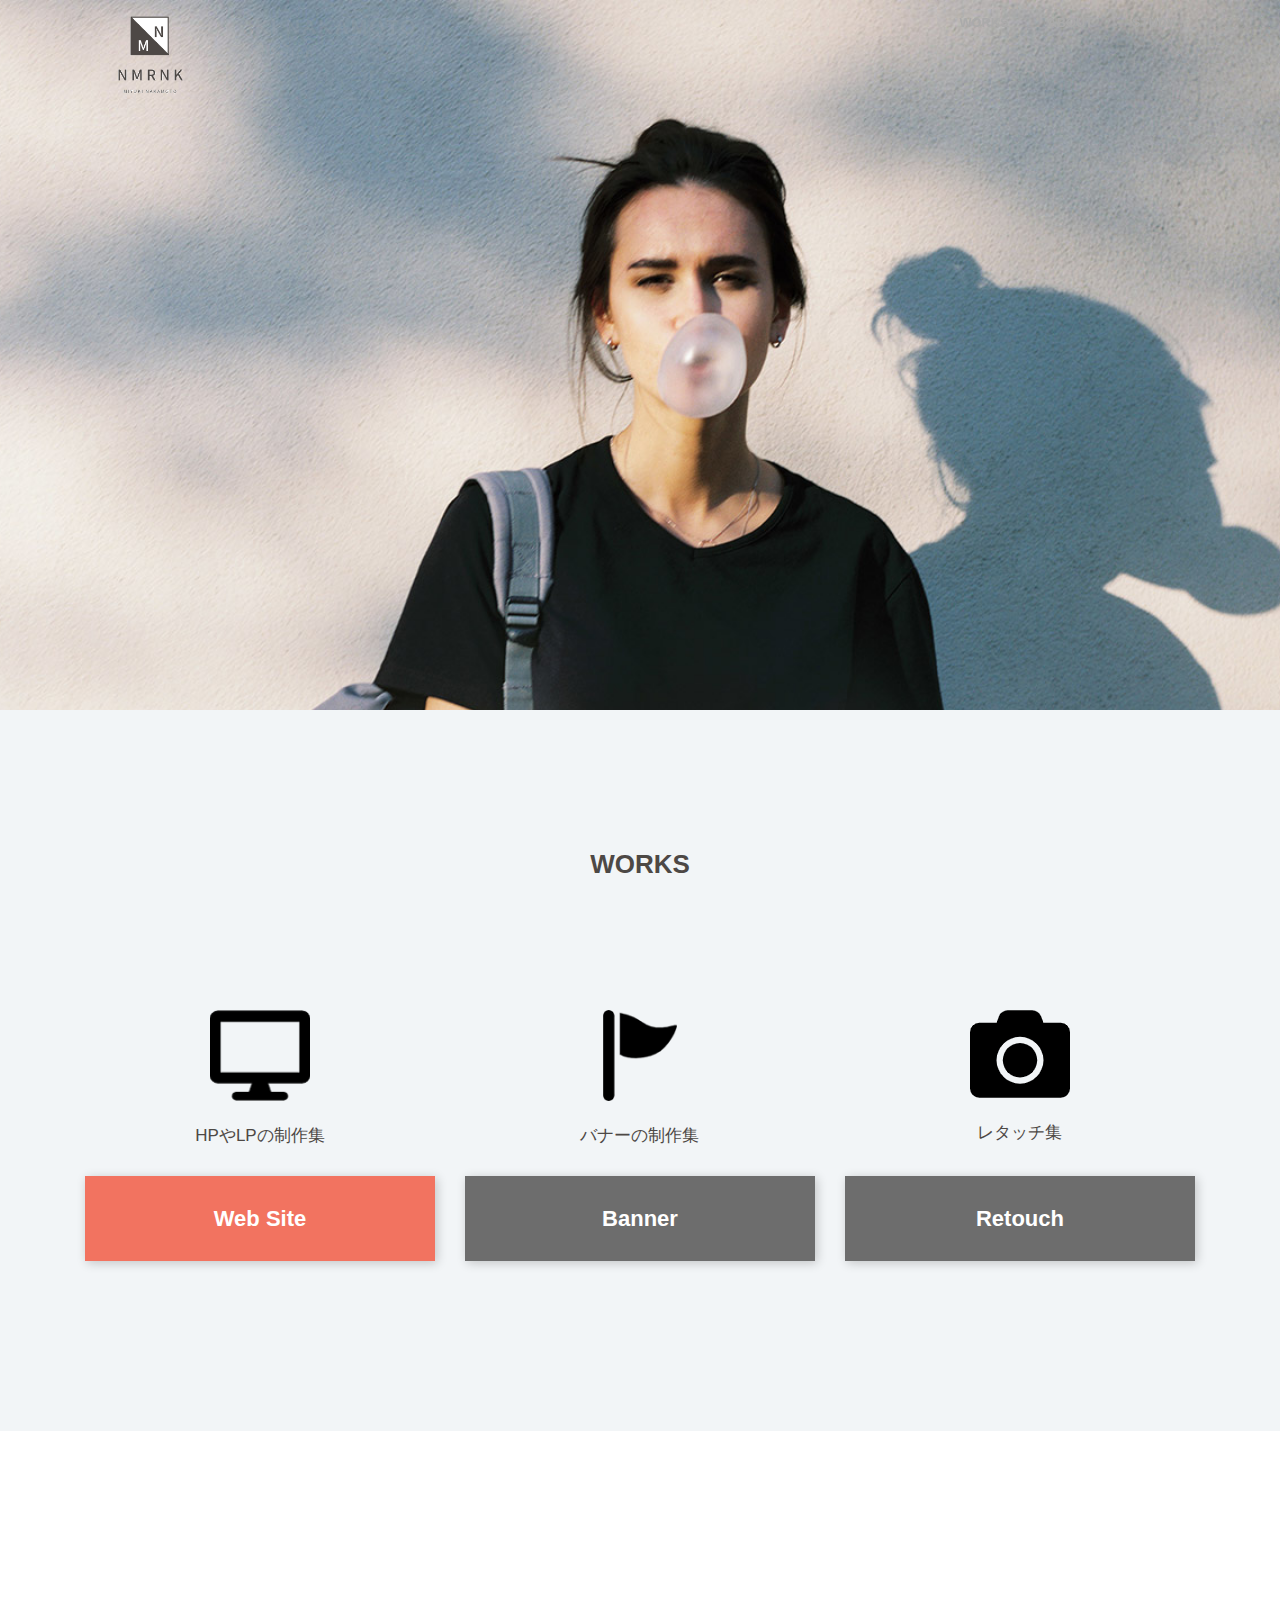
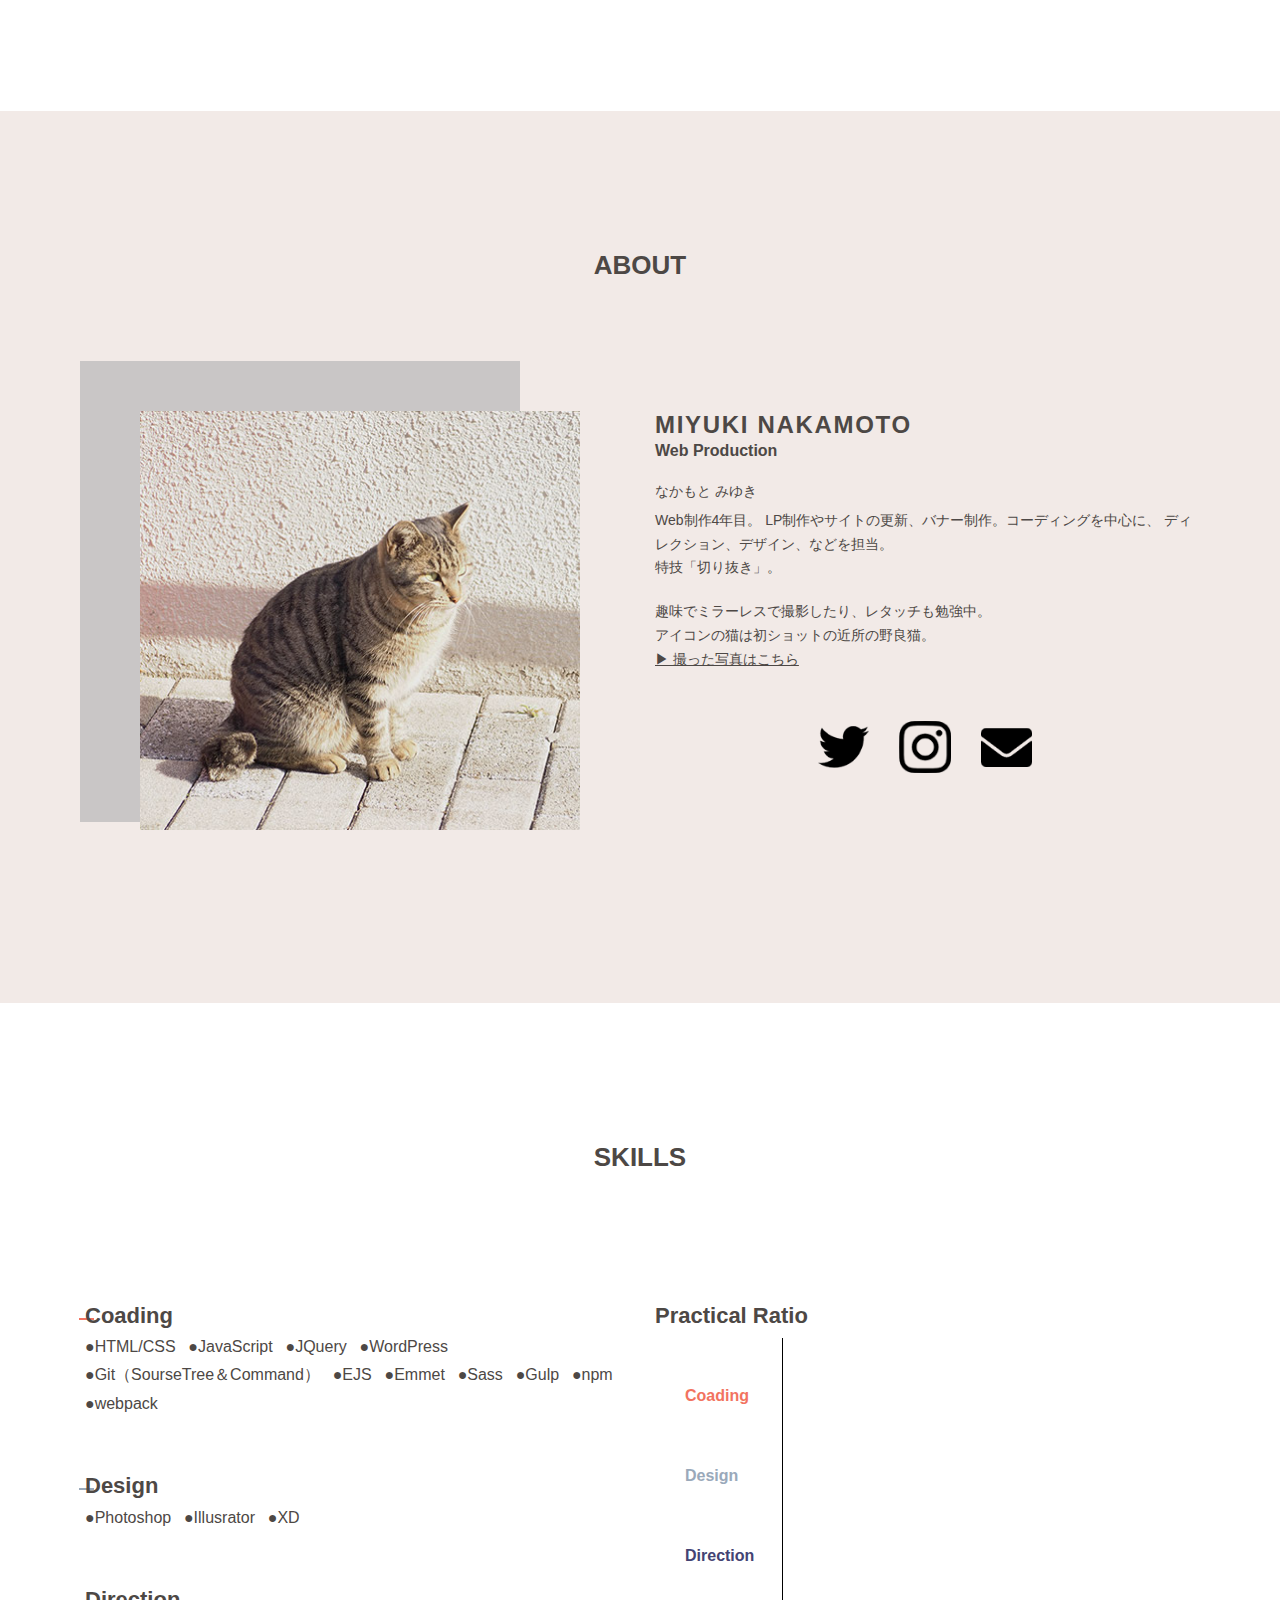
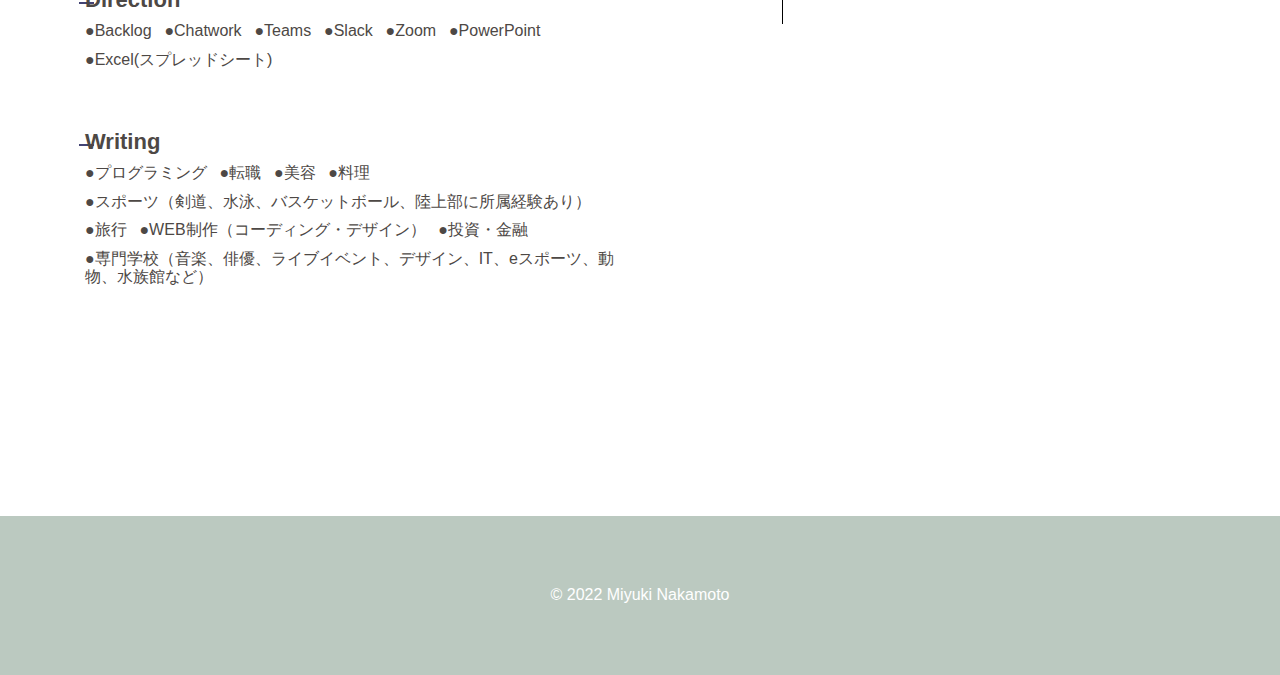
==== commit 379e08ee: "更新" ====
--- a/index.html
+++ b/index.html
@@ -85,7 +85,8 @@
 
     <section class="index_section tab">
       <div class="work_page" id="work1">
-        <div class="index_section_content">
+
+        <!-- <div class="index_section_content">
           <div class="index_section_inner">
             <div class="index_section_element4 weare">
               <figure class="work_figure"><img src="./img/work1/weare.jpg" alt=""></figure>
@@ -130,7 +131,7 @@
             </div>
 
           </div>
-        </div>
+        </div> -->
       </div>
 
       <div class="work_page" id="work2">
@@ -138,7 +139,7 @@
           <p class="work2_ttl">Design&Technology School</p>
           <div class="index_section_inner">
             <!-- modal1 -->
-            <div class="index_section_element3 work_icon work2">
+            <div class="index_section_element4 work_icon work2">
               <figure class="work_figure"><a href="modal-d1" class="modal-open"><img src="./img/work2/design1.jpg"
                     alt=""></a></figure>
             </div>
@@ -150,7 +151,7 @@
               </div>
             </div>
             <!-- modal2 -->
-            <div class="index_section_element3 work_icon work2">
+            <div class="index_section_element4 work_icon work2">
               <figure class="work_figure"><a href="modal-d1-2" class="modal-open"><img
                     src="./img/work2/design2.jpg"></a>
               </figure>
@@ -163,7 +164,7 @@
               </div>
             </div>
             <!-- modal3 -->
-            <div class="index_section_element3 work_icon work2">
+            <div class="index_section_element4 work_icon work2">
               <figure class="work_figure"><a href="modal-d1-3" class="modal-open"><img
                     src="./img/work2/design3.jpg"></a>
               </figure>
@@ -176,7 +177,7 @@
               </div>
             </div>
             <!-- modal4 -->
-            <!-- <div class="index_section_element3 work_icon work2">
+            <!-- <div class="index_section_element4 work_icon work2">
               <figure class="work_figure"><a href="modal-d4" class="modal-open"><img src="./img/work2/design3.jpg"></a>
               </figure>
             </div>
@@ -193,7 +194,7 @@
           <div class="index_section_inner">
 
             <!-- modal -->
-            <div class="index_section_element3 work_icon work2">
+            <div class="index_section_element4 work_icon work2">
               <figure class="work_figure"><a href="modal-d2-4" class="modal-open"><img src="./img/work2/music4.jpg"
                     alt=""></a>
               </figure>
@@ -206,7 +207,7 @@
               </div>
             </div>
             <!-- modal -->
-            <div class="index_section_element3 work_icon work2">
+            <div class="index_section_element4 work_icon work2">
               <figure class="work_figure"><a href="modal-d2-3" class="modal-open"><img src="./img/work2/music3.jpg"
                     alt=""></a>
               </figure>
@@ -219,7 +220,7 @@
               </div>
             </div>
             <!-- modal -->
-            <div class="index_section_element3 work_icon work2">
+            <div class="index_section_element4 work_icon work2">
               <figure class="work_figure"><a href="modal-d2-2" class="modal-open"><img src="./img/work2/music2.jpg"
                     alt=""></a>
               </figure>
@@ -227,25 +228,25 @@
             <div id="modal-d2-2" class="modal js-modal">
               <div class="modal_bg"></div>
               <div class="modal_content">
-                <figure class=""><img src="./img/work2/music2-2.jpg" alt=""></figure>
-                <a href="" class="modal_close_btn js-modal-close">Close</a>
-              </div>
-            </div>
-            <!-- modal -->
-            <div class="index_section_element3 work_icon work2">
+                <figure class=""><img src="./img/work2/music2.jpg" alt=""></figure>
+                <a href="" class="modal_close_btn js-modal-close">Close</a>
+              </div>
+            </div>
+            <!-- modal -->
+            <div class="index_section_element4 work_icon work2">
               <figure class="work_figure"><a href="modal-d2" class="modal-open"><img src="./img/work2/music1.jpg"
-                    alt=""></a>
+                    alt="saki"></a>
               </figure>
             </div>
             <div id="modal-d2" class="modal js-modal">
               <div class="modal_bg"></div>
               <div class="modal_content">
-                <figure class=""><img src="./img/work2/muisic1-2.jpg" alt=""></figure>
-                <a href="" class="modal_close_btn js-modal-close">Close</a>
-              </div>
-            </div>
-            <!-- modal -->
-            <div class="index_section_element3 work_icon work2">
+                <figure class=""><img src="./img/work2/music1.jpg" alt=""></figure>
+                <a href="" class="modal_close_btn js-modal-close">Close</a>
+              </div>
+            </div>
+            <!-- modal -->
+            <div class="index_section_element4 work_icon work2">
               <figure class="work_figure"><a href="modal-d2-5" class="modal-open"><img src="./img/work2/music5.jpg"
                     alt=""></a>
               </figure>
@@ -262,7 +263,7 @@
           <p class="work2_ttl">Animal&Ecology School</p>
           <div class="index_section_inner">
             <!-- modal -->
-            <div class="index_section_element3 work_icon work2">
+            <div class="index_section_element4 work_icon work2">
               <figure class="work_figure"><a href="modal-d2-4" class="modal-open"><img src="./img/work2/animal4.jpg"
                     alt=""></a>
               </figure>
@@ -275,7 +276,7 @@
               </div>
             </div>
             <!-- modal -->
-            <div class="index_section_element3 work_icon work2">
+            <div class="index_section_element4 work_icon work2">
               <figure class="work_figure"><a href="modal-d3-3" class="modal-open"><img src="./img/work2/animal3.jpg"
                     alt=""></a>
               </figure>
@@ -288,7 +289,7 @@
               </div>
             </div>
             <!-- modal -->
-            <div class="index_section_element3 work_icon work2">
+            <div class="index_section_element4 work_icon work2">
               <figure class="work_figure"><a href="modal-d3-2" class="modal-open"><img src="./img/work2/animal2.jpg"
                     alt=""></a>
               </figure>
@@ -301,7 +302,7 @@
               </div>
             </div>
             <!-- modal -->
-            <div class="index_section_element3 work_icon work2">
+            <div class="index_section_element4 work_icon work2">
               <figure class="work_figure"><a href="modal-d3" class="modal-open"><img src="./img/work2/animal1.jpg"
                     alt=""></a>
               </figure>
@@ -314,7 +315,7 @@
               </div>
             </div>
             <!-- modal -->
-            <div class="index_section_element3 work_icon work2">
+            <div class="index_section_element4 work_icon work2">
               <figure class="work_figure"><a href="modal-d3-5" class="modal-open"><img src="./img/work2/animal5.jpg"
                     alt=""></a>
               </figure>
@@ -375,19 +376,20 @@
 
     <section class="index_profile index_section" id="profile">
       <div class="index_section_content">
+        <h2 class="index_section_ttl">ABOUT</h2>
         <div class="index_section_inner">
           <div class="index_section_element6 profile_img">
             <figure><img src="./img/profile.jpg" alt=""></figure>
           </div>
           <div class="index_section_element6 profile_txt">
-            <h2 class="index_section_ttl">MIYUKI NAKAMOTO</h2>
+            <p class="profile_name">MIYUKI NAKAMOTO</p>
             <p class="profile_ttl_sub">Web Production</p>
-            <p class="profile_txt ft-txt">なかもと&nbsp;みゆき<br>
+            <p class="profile_txt ft-txt"><span>なかもと&nbsp;みゆき</span>
               Web制作4年目。
               LP制作やサイトの更新、バナー制作。コーディングを中心に、
-              ディレクション、デザイン、などを担当。SEO勉強中。<br>特技「切り抜き」（Photoshop大好き）。</p>
+              ディレクション、デザイン、などを担当。<br>特技「切り抜き」。</p>
             <p class="profile_txt ft-txt">
-              趣味でミラーレスで撮影したり、レタッチも勉強中。<br>アイコンの猫は初ショットの近所の野良猫チビ。<br>
+              趣味でミラーレスで撮影したり、レタッチも勉強中。<br>アイコンの猫は初ショットの近所の野良猫。<br>
               <a href="https://creator.pixta.jp/@prof1982233/photos" target="_blank"
                 style="text-decoration: underline;">&#9654; 撮った写真はこちら</a>
             </p>
@@ -485,18 +487,6 @@
 
     </section>
 
-    <!-- <section class="index_next index_section">
-      <div class="index_section_content">
-        <h2 class="index_section_ttl">Thanks for reading!</h2>
-        <p class="next_icon">other<br>pages</p>
-        <div class="index_section_inner">
-          <a href="./work/" class="index_section_element4 next_btn">WORKS</a>
-          <a href="./study/" class="index_section_element4 next_btn" id="aa">STUDY</a>
-          <a href="" class="index_section_element4 next_btn" style="pointer-events: none;">BLOG</a>
-        </div>
-
-      </div>
-    </section> -->
   </main>
 
   <footer class="footer">
--- a/css/index.css
+++ b/css/index.css
@@ -65,8 +65,8 @@
   margin: 0 15px 10px;
 }
 h2.index_section_ttl {
-  font-size: 2.8rem;
-  margin-bottom: 25px;
+  font-size: 1.8rem;
+  margin-bottom: 50px;
   text-align: center;
   font-weight: bold;
 }
@@ -123,8 +123,8 @@
     margin: 0 15px 30px;
   }
   h2.index_section_ttl {
-    font-size: 2.8rem;
-    text-align: left;
+    font-size: 2.6rem;
+    margin-bottom: 130px;
   }
 }
 @media (max-width: 1020px) and (min-width: 768px) {
@@ -281,7 +281,6 @@
   background: url('../img/main1.jpg') no-repeat center/cover;
   max-height: 800px;
   position: relative;
-  background-attachment: fixed;
 }
 .index_hero_txt {
   font-size: 1.2rem;
@@ -299,6 +298,7 @@
 @media screen and (min-width: 767px) {
   .index_hero_content {
     padding-top: 55.5%;
+    background-attachment: fixed;
   }
   .index_hero_txt {
     font-size: 2rem;
@@ -315,9 +315,6 @@
   background: #f2eae7;
   position: relative;
   z-index: -2;
-}
-#profile h2.index_section_ttl {
-  margin-bottom: 5px;
 }
 .profile_img {
   max-width: 200px;
@@ -335,6 +332,12 @@
   left: -20px;
   z-index: -1;
 }
+.profile_name {
+  font-size: 1.8rem;
+  text-align: center;
+  font-weight: bold;
+  letter-spacing: 0.07em;
+}
 .profile_ttl_sub {
   font-size: 1.4rem;
   text-align: center;
@@ -343,6 +346,11 @@
 p.profile_txt {
   margin: 20px 0;
   font-size: 1.4rem;
+  line-height: 1.7;
+}
+p.profile_txt span {
+  display: block;
+  margin-bottom: 5px;
 }
 .profile_sns {
   display: flex;
@@ -358,9 +366,14 @@
   margin: 0 15px 10px;
 }
 @media screen and (min-width: 769px) {
+  .profile_name {
+    font-size: 2.4rem;
+    text-align: left;
+  }
   .profile_ttl_sub {
-    font-size: 2.8rem;
+    font-size: 1.6rem;
     text-align: left;
+    margin-top: 3px;
   }
   .profile_img {
     max-width: 440px;
@@ -514,7 +527,7 @@
     order: 2;
   }
   .skill_figure_ttl {
-    font-size: 2.8rem;
+    font-size: 2.2rem;
   }
   .skill_figure_text {
     font-size: 16px;
@@ -528,7 +541,7 @@
     order: 1;
   }
   .skill_txt_ttl {
-    font-size: 2.8rem;
+    font-size: 2.2rem;
   }
   .skill_txt_ttl::before {
     top: 15px;
@@ -542,55 +555,6 @@
 }
 
 /* 5 next */
-.index_next {
-  background: #bbc9c0;
-}
-.index_next .index_section_ttl {
-  color: #fff;
-  text-align: center;
-}
-.index_next .index_section_inner {
-  width: calc(100% - 20px);
-  margin: 0 auto;
-}
-.next_icon {
-  width: 80px;
-  margin: 0 auto 25px;
-  color: #737474;
-  border: 1px solid #737474;
-  border-radius: 50%;
-  text-align: center;
-  line-height: 1.7;
-  font-size: 1.1rem;
-  padding: 13px 0 27px;
-  font-weight: bold;
-  position: relative;
-  bottom: 0;
-}
-.next_icon::before {
-  content: '';
-  display: inline-block;
-  width: 10px;
-  height: 10px;
-  border-left: 3px solid #6d6d6d;
-  border-bottom: 3px solid #6d6d6d;
-  position: absolute;
-  bottom: 12px;
-  left: 50%;
-  transform: translateX(-50%) rotate(-45deg);
-  animation: arrow 1s ease-in-out infinite;
-}
-@keyframes arrow {
-  0% {
-    bottom: 10px;
-  }
-  50% {
-    bottom: 15px;
-  }
-  100% {
-    bottom: 10px;
-  }
-}
 .next_btn {
   display: block;
   background: #6d6d6d;
@@ -606,14 +570,8 @@
   background: rgba(109, 109, 109, 0.7);
 }
 @media screen and (min-width: 767px) {
-  .next_icon {
-    margin-bottom: 40px;
-    font-size: 1.6rem;
-    line-height: 1.1;
-    padding: 15px 0 26px;
-  }
   .next_btn {
-    font-size: 2.8rem;
+    font-size: 2.2rem;
   }
 }
 
@@ -660,9 +618,6 @@
   background: #f27360;
 }
 @media screen and (min-width: 767px) {
-  .works .index_section_ttl {
-    margin-bottom: 130px;
-  }
   .work_icon_txt {
     font-size: 1.7rem;
   }
@@ -798,10 +753,6 @@
 .works {
   background: #f2f5f7;
 }
-.works .index_section_ttl {
-  text-align: center;
-  margin-bottom: 40px;
-}
 .work_icon_img {
   width: 60%;
   max-width: 100px;
@@ -952,3 +903,84 @@
   .modal_content {
   }
 }
+
+
+
+/* tuika  */
+.slideshow{
+	background-color: rgb(0,0,0);
+	height:200px;
+	position:relative;
+	width:100%;
+	margin:auto;
+}
+ 
+.slide-screen{
+	position:relative;
+	height:200px;
+	left:50%;
+	transform: translateX(-50%);
+    -webkit- transform: translateX(-50%);
+	width:300px;
+	overflow: visible;
+}
+ 
+.slideshow-slides{
+	position:absolute;
+	height:200px;
+	width:1000%;
+}
+ 
+.slideshow-slides .slide{
+	float:left;
+	cursor: pointer;
+}
+ 
+.slide img{
+	width:300px;
+}
+ 
+/* ナビゲーション */
+.slideshow-nav a{
+	position:absolute;
+	top:50%;
+	margin-top:-28px;
+}
+ 
+.slideshow-nav a.prev{
+	left:0%;
+	margin-left: 10px;
+}
+ 
+.slideshow-nav a.next{
+	right:0%;
+	margin-right:10px;
+}
+ 
+.slideshow-nav a.disabled{
+	display:none;
+}
+ 
+/* インジケーター */
+.slideshow-indicator{
+	position:absolute;
+	text-align: center;
+	right:0;
+	left:0;
+	bottom:0;
+}
+ 
+.slideshow-indicator a{
+	display:inline-block;
+	margin:0 3px;
+	width:10px;
+	height:10px;
+	background-color:#fff;
+	opacity: 50%;
+	border-radius: 50%;
+}
+ 
+.slideshow-indicator a.active{
+	cursor:default;
+	opacity: 100%;
+}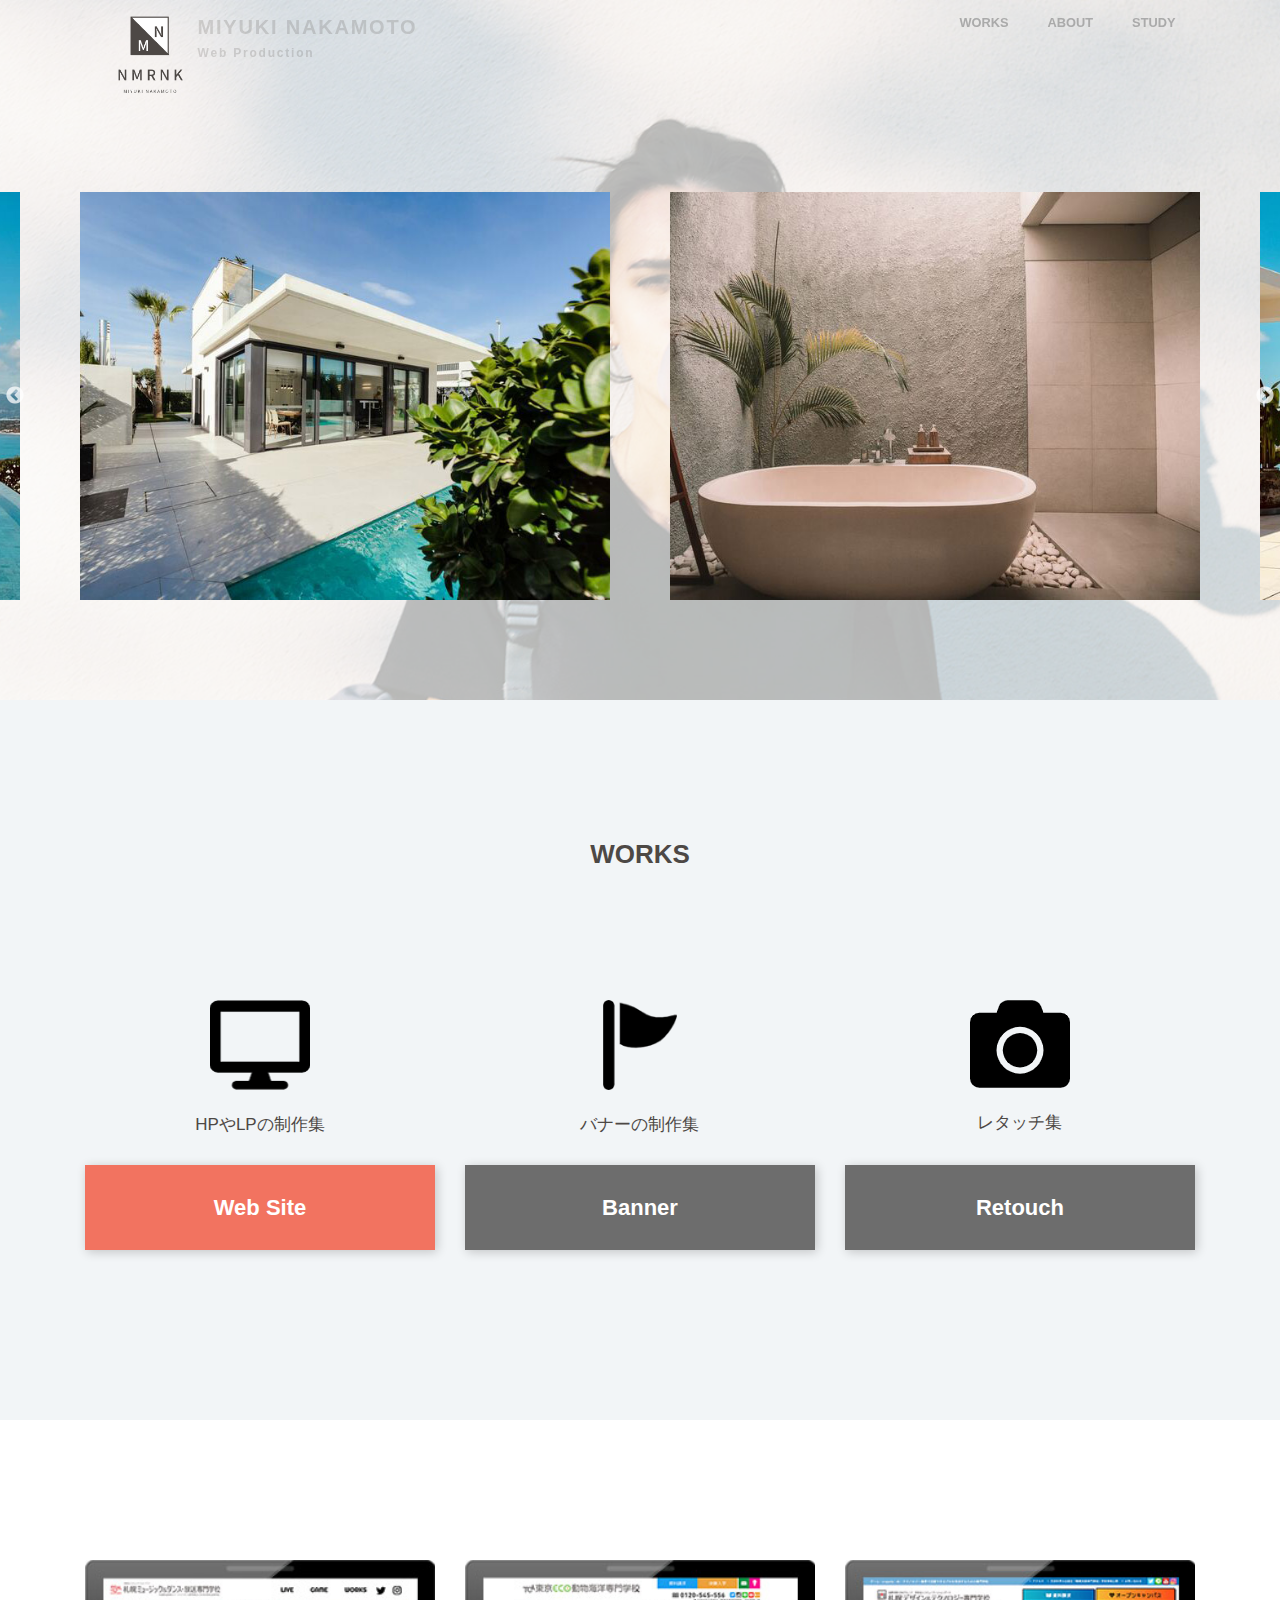
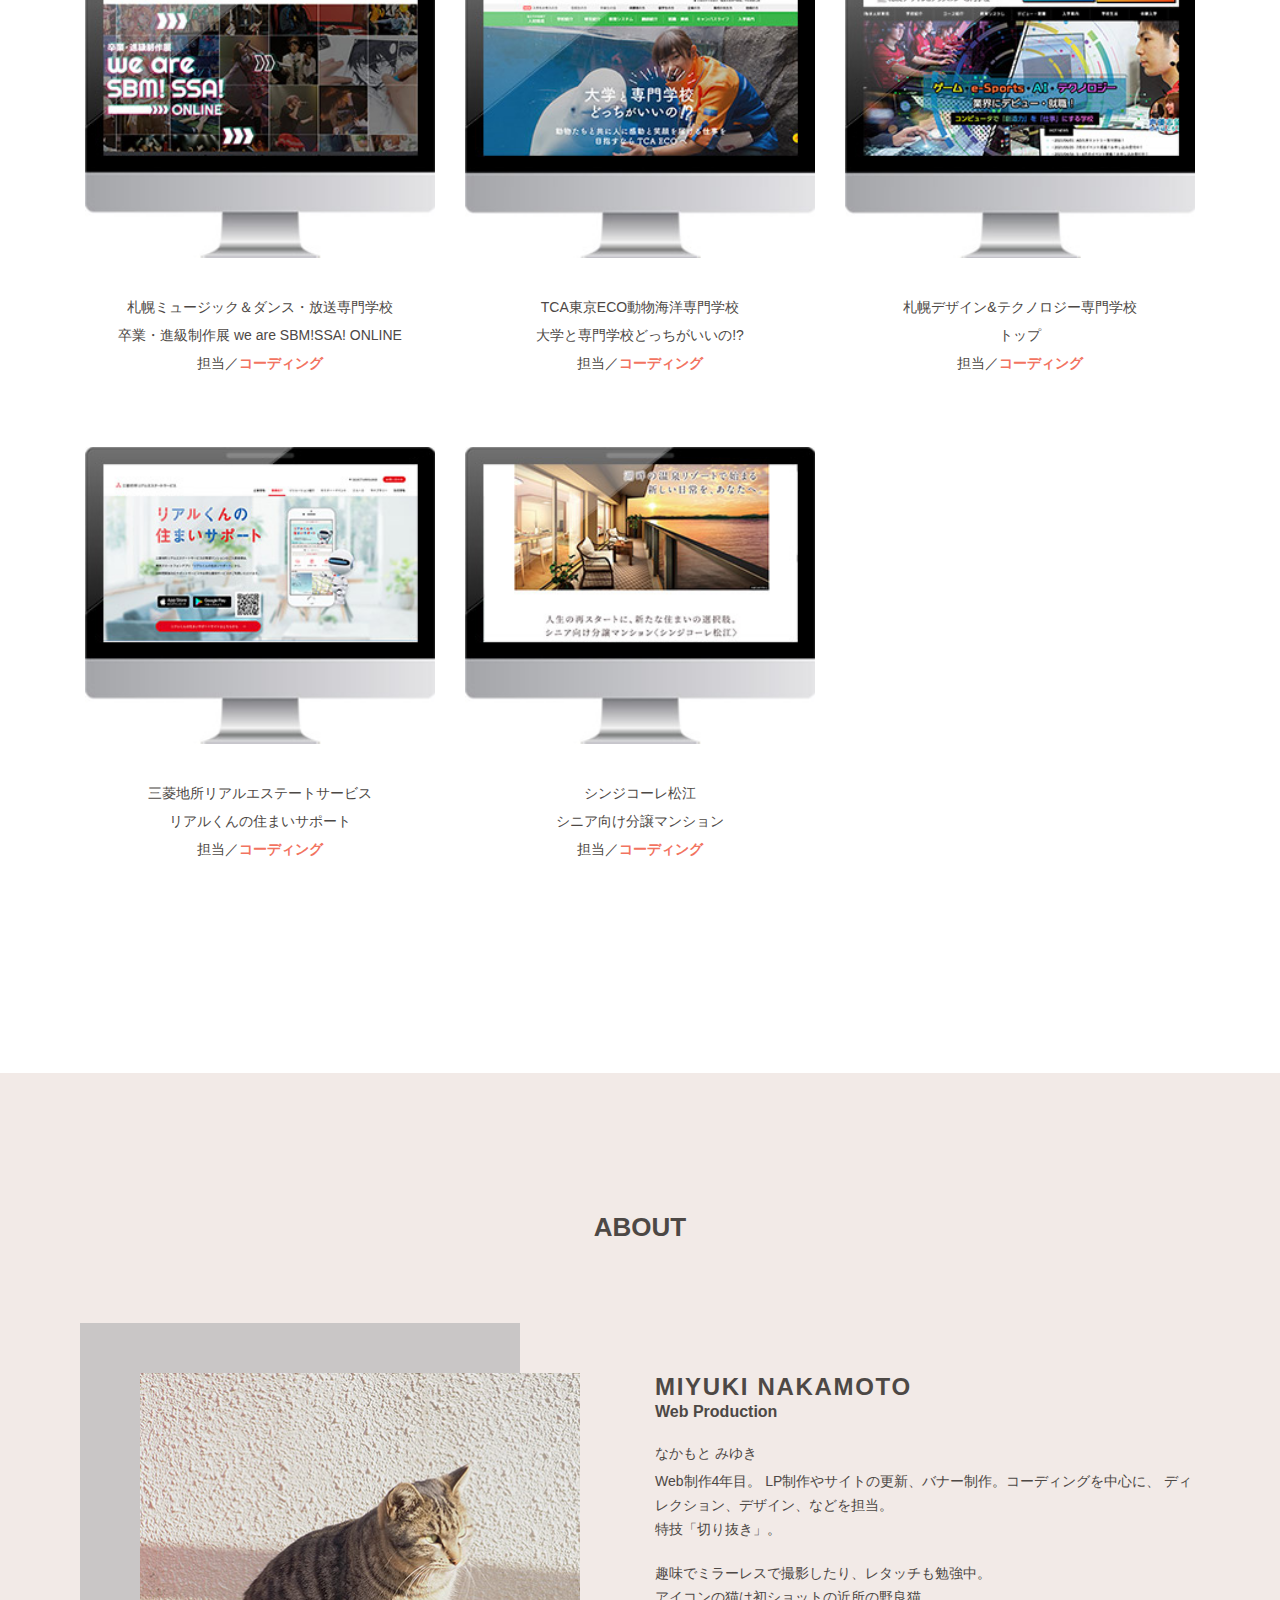
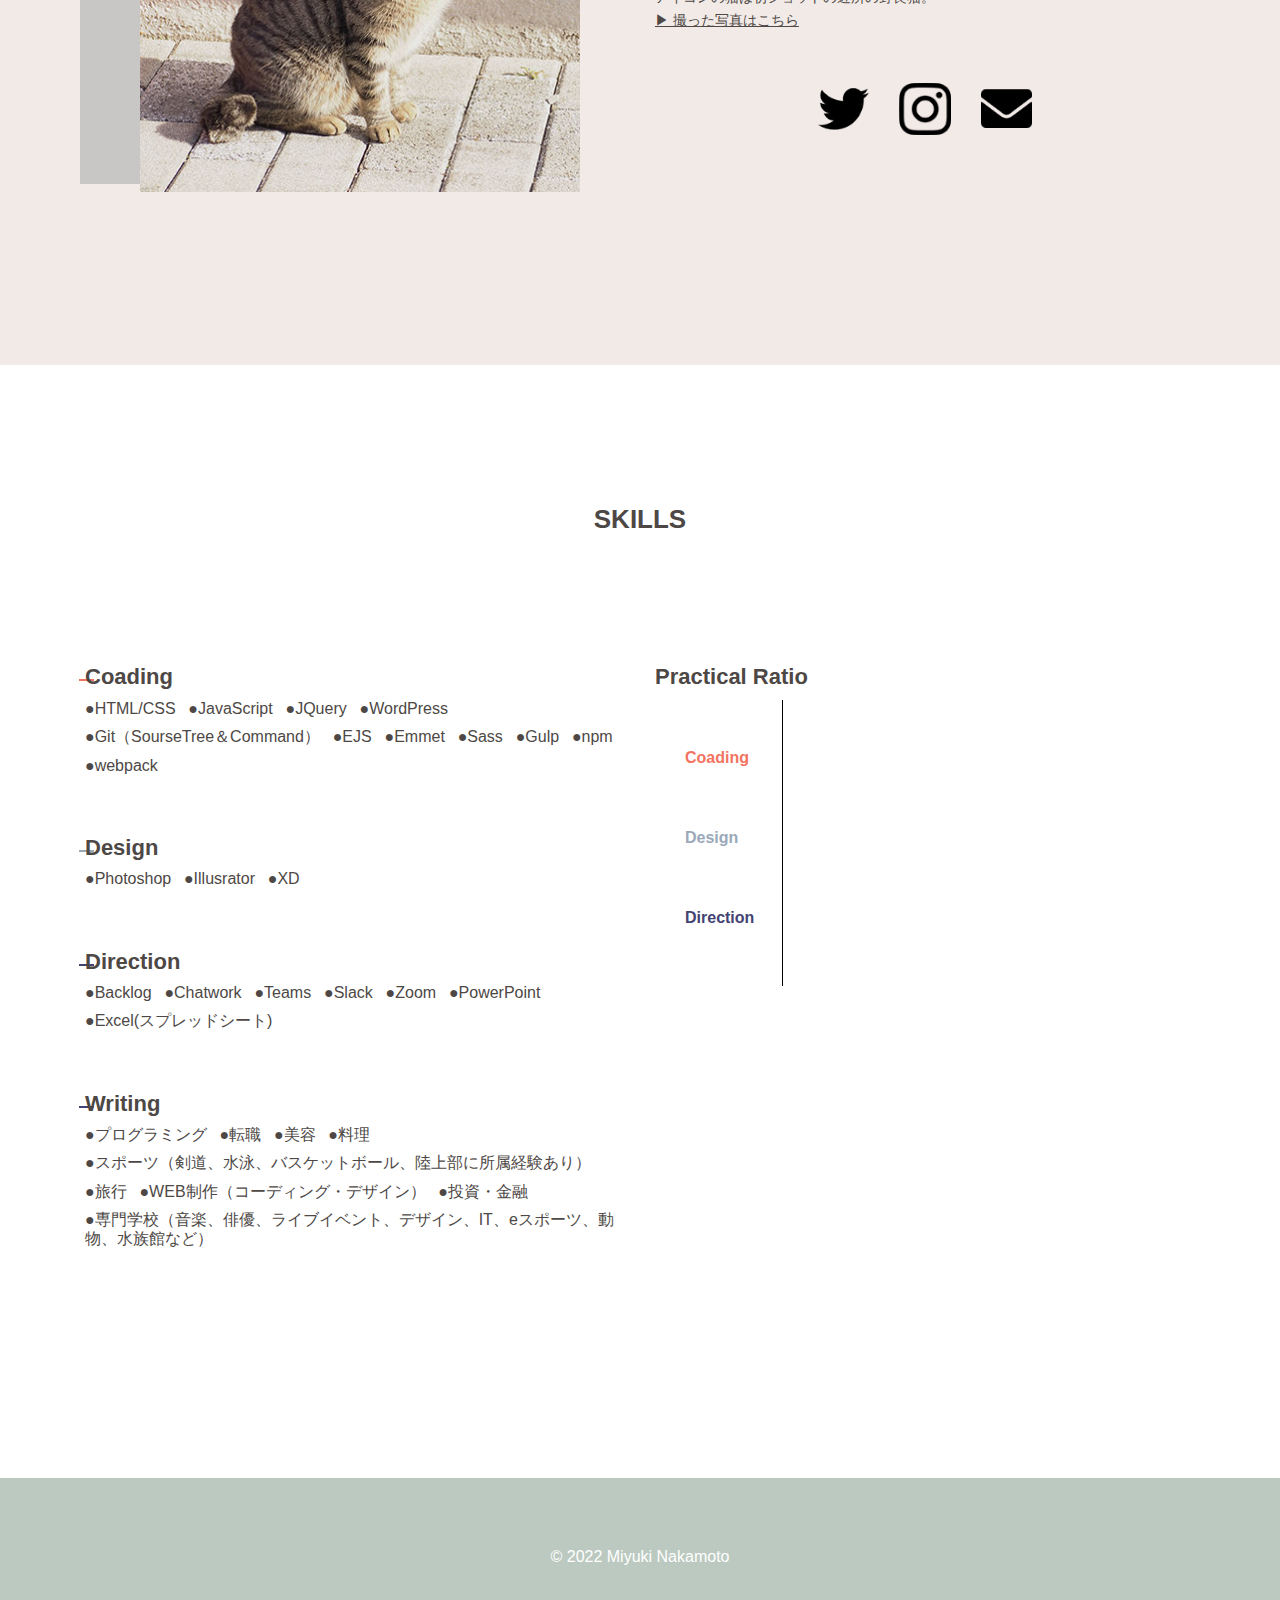
==== commit 11e7737d: "メインスライド追加" ====
--- a/index.html
+++ b/index.html
@@ -9,6 +9,8 @@
   <link rel="stylesheet" href="./css/destyle.css">
   <link href="https://use.fontawesome.com/releases/v5.6.1/css/all.css" rel="stylesheet">
   <link rel="stylesheet" href="./css/lib/twentytwenty.css">
+  <link rel="stylesheet" href="./css/lib/slick-theme.css">
+  <link rel="stylesheet" href="./css/lib/slick.css">
   <link rel="stylesheet" href="./css/index.css">
   <title>portfolio</title>
 </head>
@@ -56,6 +58,13 @@
   <main class="l-main">
     <section class="index_hero">
       <div class="index_hero_content bg-slider">
+        <div class="main_slide">
+          <ul class="slick01">
+            <li><a href=""><img alt="画像1" src="./img/image-1.jpg" /></a></li>
+            <li><a href=""><img alt="画像2" src="./img/image-2.jpg" /></a></li>
+            <li><a href=""><img alt="画像3" src="./img/image-3.jpg" /></a></li>
+          </ul>
+        </div>
       </div>
     </section>
 
@@ -86,7 +95,7 @@
     <section class="index_section tab">
       <div class="work_page" id="work1">
 
-        <!-- <div class="index_section_content">
+        <div class="index_section_content">
           <div class="index_section_inner">
             <div class="index_section_element4 weare">
               <figure class="work_figure"><img src="./img/work1/weare.jpg" alt=""></figure>
@@ -131,7 +140,7 @@
             </div>
 
           </div>
-        </div> -->
+        </div>
       </div>
 
       <div class="work_page" id="work2">
@@ -496,6 +505,7 @@
   <script src="./js/lib/jquery.bgswitcher.js"></script>
   <script src="./js/lib/jquery.event.move.js"></script>
   <script src="./js/lib/jquery.twentytwenty.js"></script>
+  <script src="./js/lib/slick.min.js"></script>
   <script src="./js/index.js"></script>
   <script src="./work/work.js"></script>
 </body>
--- a/css/index.css
+++ b/css/index.css
@@ -222,7 +222,7 @@
   z-index: 1;
 }
 .nav_sp_btn {
-  background: #fff;
+  background: rgba(255, 255, 255, 0.4);
   width: 40px;
   height: 40px;
   position: fixed;
@@ -275,9 +275,12 @@
   width: 55px;
 }
 /* main */
+.index_hero {
+  background: rgba(255, 255, 255, 0.7);
+}
 .index_hero_content {
   width: 100%;
-  padding-top: 146.6%;
+  padding-top: 50%;
   background: url('../img/main1.jpg') no-repeat center/cover;
   max-height: 800px;
   position: relative;
@@ -285,7 +288,7 @@
 .index_hero_txt {
   font-size: 1.2rem;
   font-weight: bold;
-  color: #aaa;
+  color: #4d4844;
   letter-spacing: 0.09em;
   display: none;
   position: relative;
@@ -295,9 +298,18 @@
 .index_hero_txt span {
   font-size: 50%;
 }
+
+.main_slide {
+  margin: 0 auto;
+  padding-bottom: 30px;
+}
+.slick01 li a {
+  display: block;
+  margin: 0 10px;
+}
 @media screen and (min-width: 767px) {
   .index_hero_content {
-    padding-top: 55.5%;
+    padding-top: 15%;
     background-attachment: fixed;
   }
   .index_hero_txt {
@@ -307,6 +319,12 @@
   }
   .index_hero_txt span {
     font-size: 1.2rem;
+  }
+  .main_slide {
+    padding-bottom: 100px;
+  }
+  .slick01 li a {
+    margin: 0 30px;
   }
 }
 
@@ -903,84 +921,3 @@
   .modal_content {
   }
 }
-
-
-
-/* tuika  */
-.slideshow{
-	background-color: rgb(0,0,0);
-	height:200px;
-	position:relative;
-	width:100%;
-	margin:auto;
-}
- 
-.slide-screen{
-	position:relative;
-	height:200px;
-	left:50%;
-	transform: translateX(-50%);
-    -webkit- transform: translateX(-50%);
-	width:300px;
-	overflow: visible;
-}
- 
-.slideshow-slides{
-	position:absolute;
-	height:200px;
-	width:1000%;
-}
- 
-.slideshow-slides .slide{
-	float:left;
-	cursor: pointer;
-}
- 
-.slide img{
-	width:300px;
-}
- 
-/* ナビゲーション */
-.slideshow-nav a{
-	position:absolute;
-	top:50%;
-	margin-top:-28px;
-}
- 
-.slideshow-nav a.prev{
-	left:0%;
-	margin-left: 10px;
-}
- 
-.slideshow-nav a.next{
-	right:0%;
-	margin-right:10px;
-}
- 
-.slideshow-nav a.disabled{
-	display:none;
-}
- 
-/* インジケーター */
-.slideshow-indicator{
-	position:absolute;
-	text-align: center;
-	right:0;
-	left:0;
-	bottom:0;
-}
- 
-.slideshow-indicator a{
-	display:inline-block;
-	margin:0 3px;
-	width:10px;
-	height:10px;
-	background-color:#fff;
-	opacity: 50%;
-	border-radius: 50%;
-}
- 
-.slideshow-indicator a.active{
-	cursor:default;
-	opacity: 100%;
-}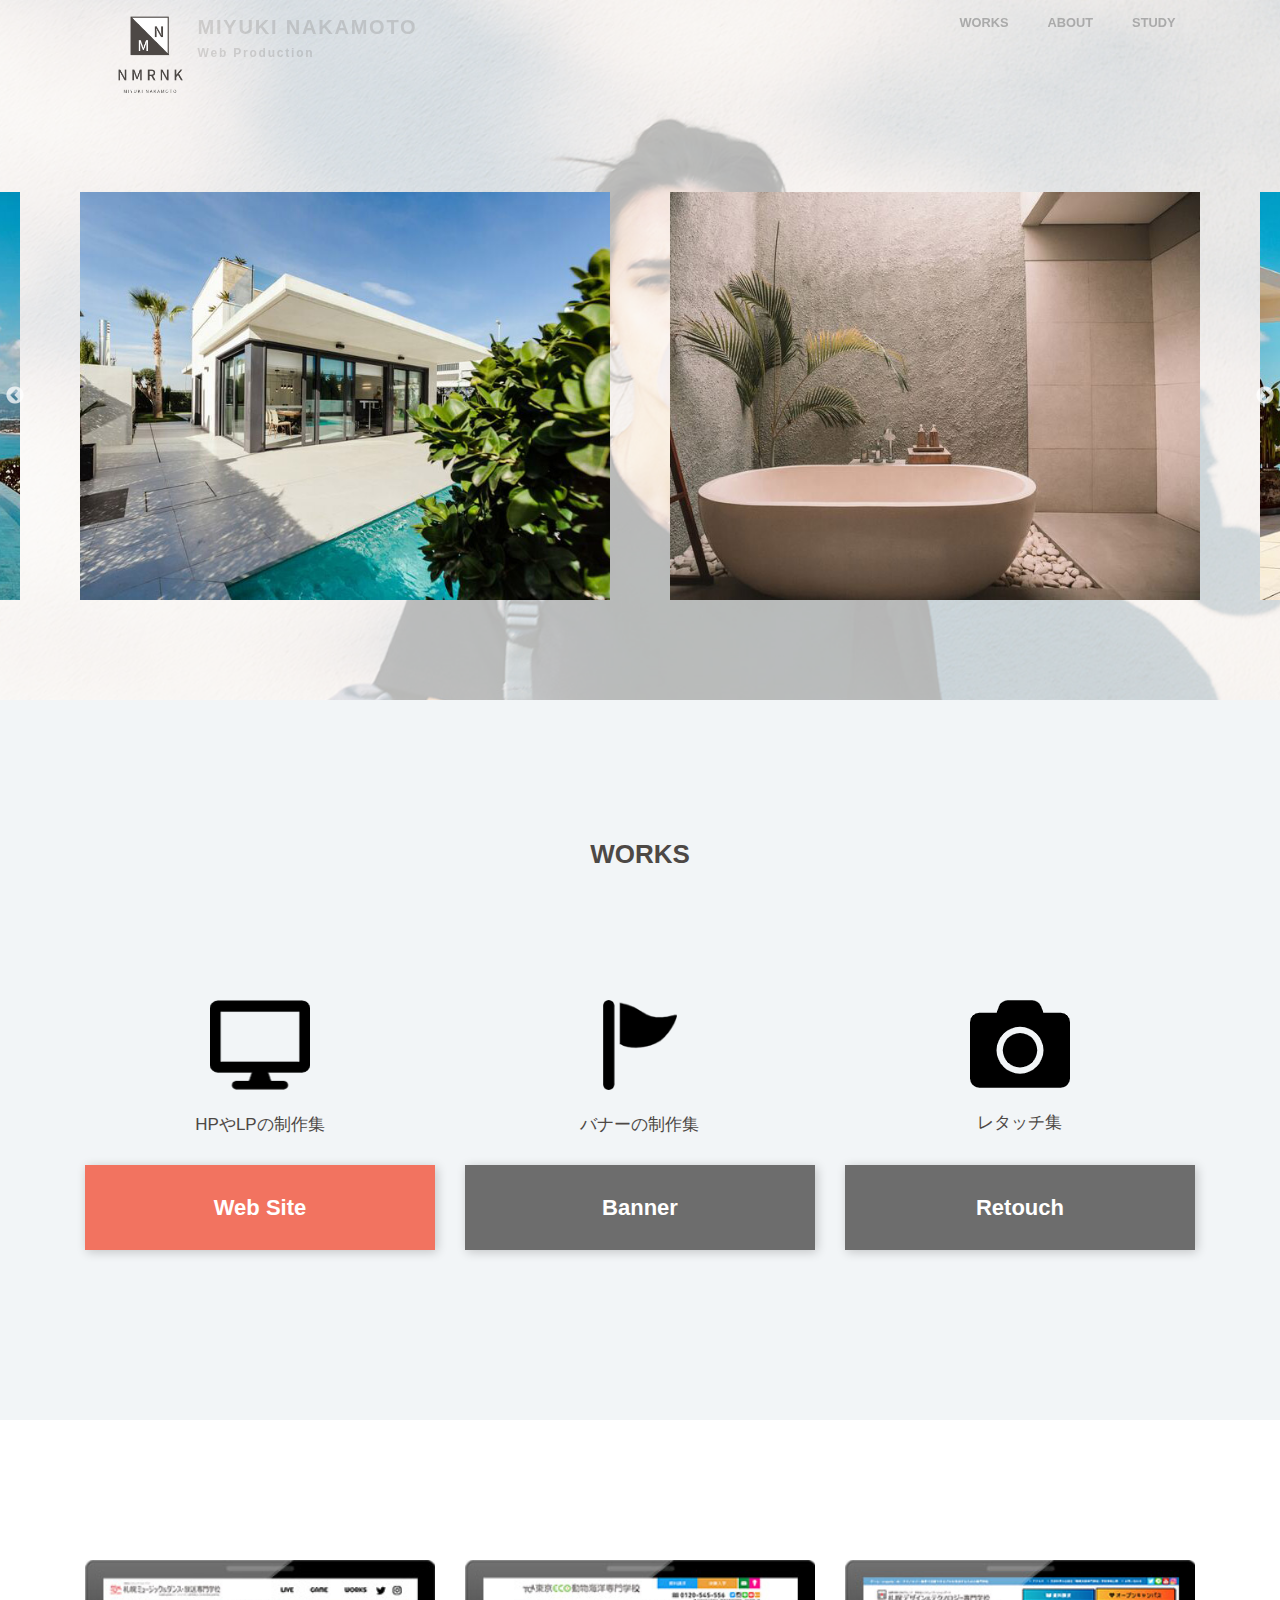
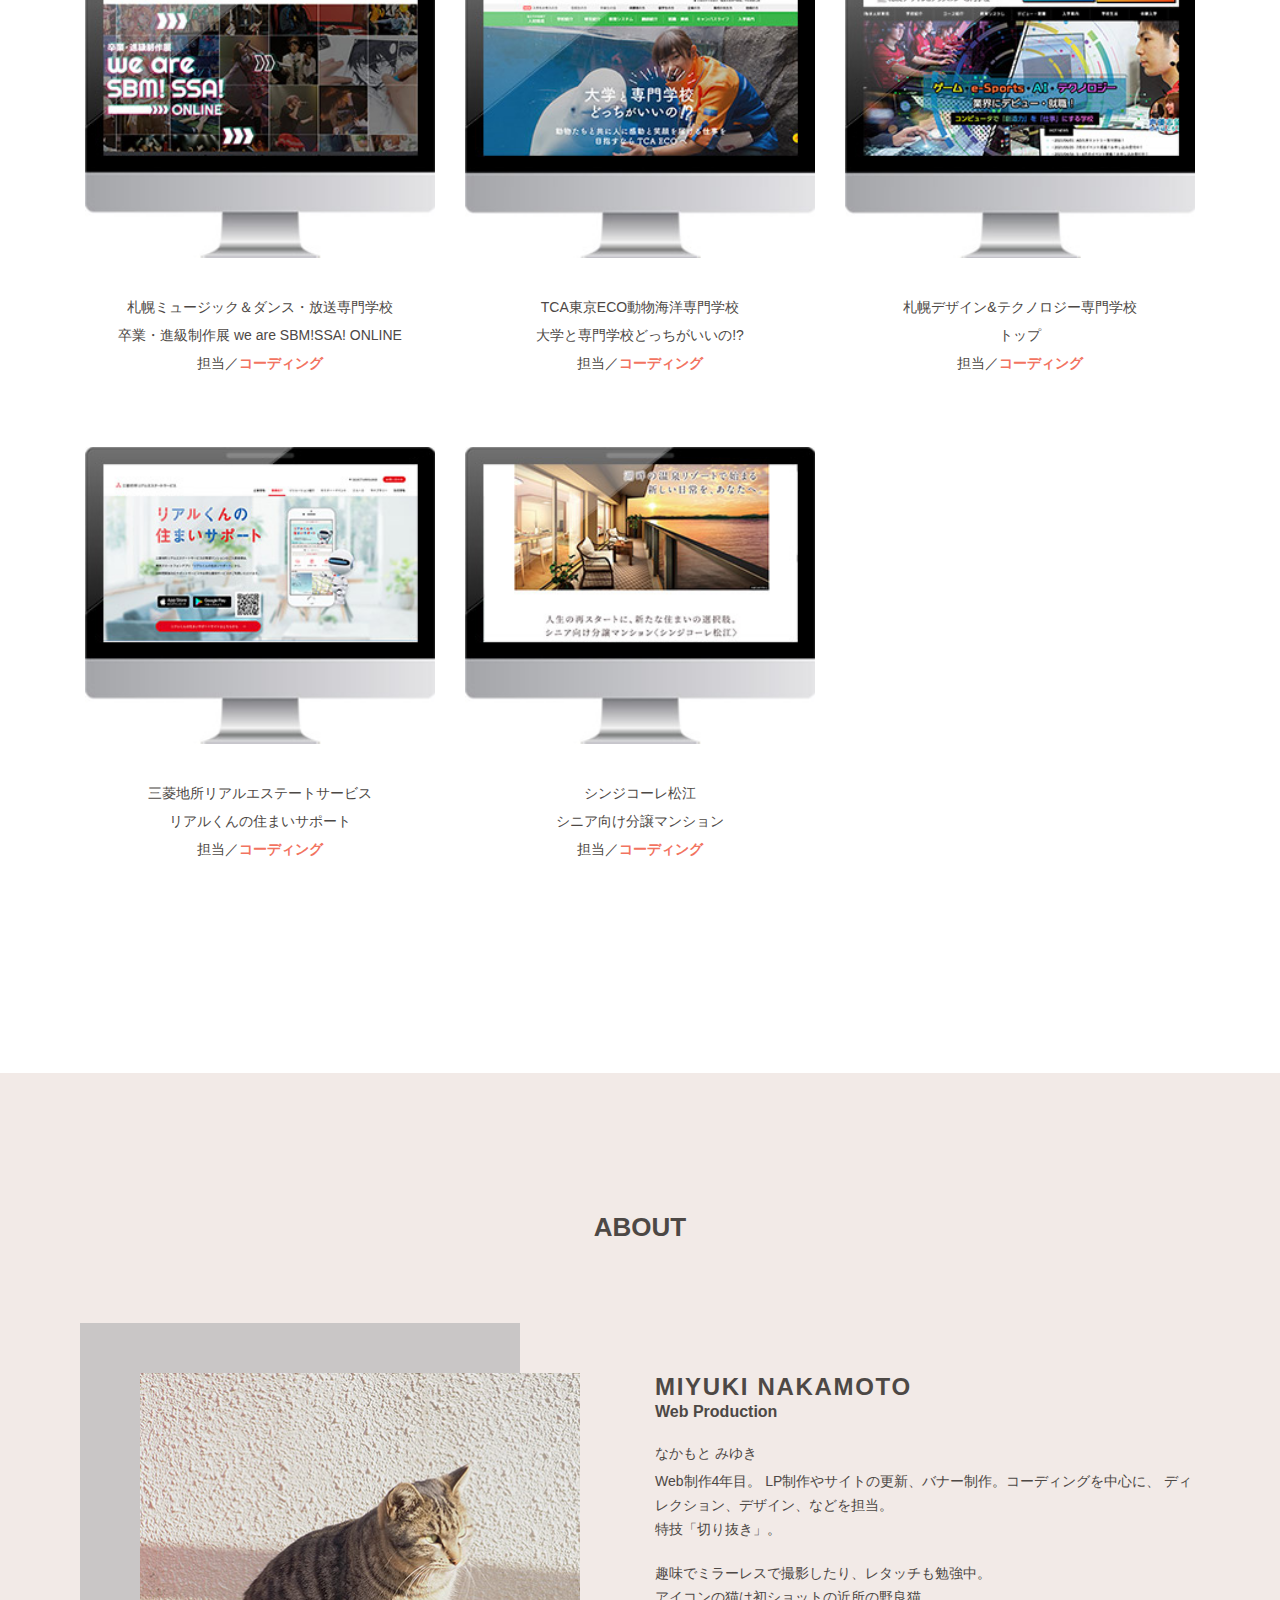
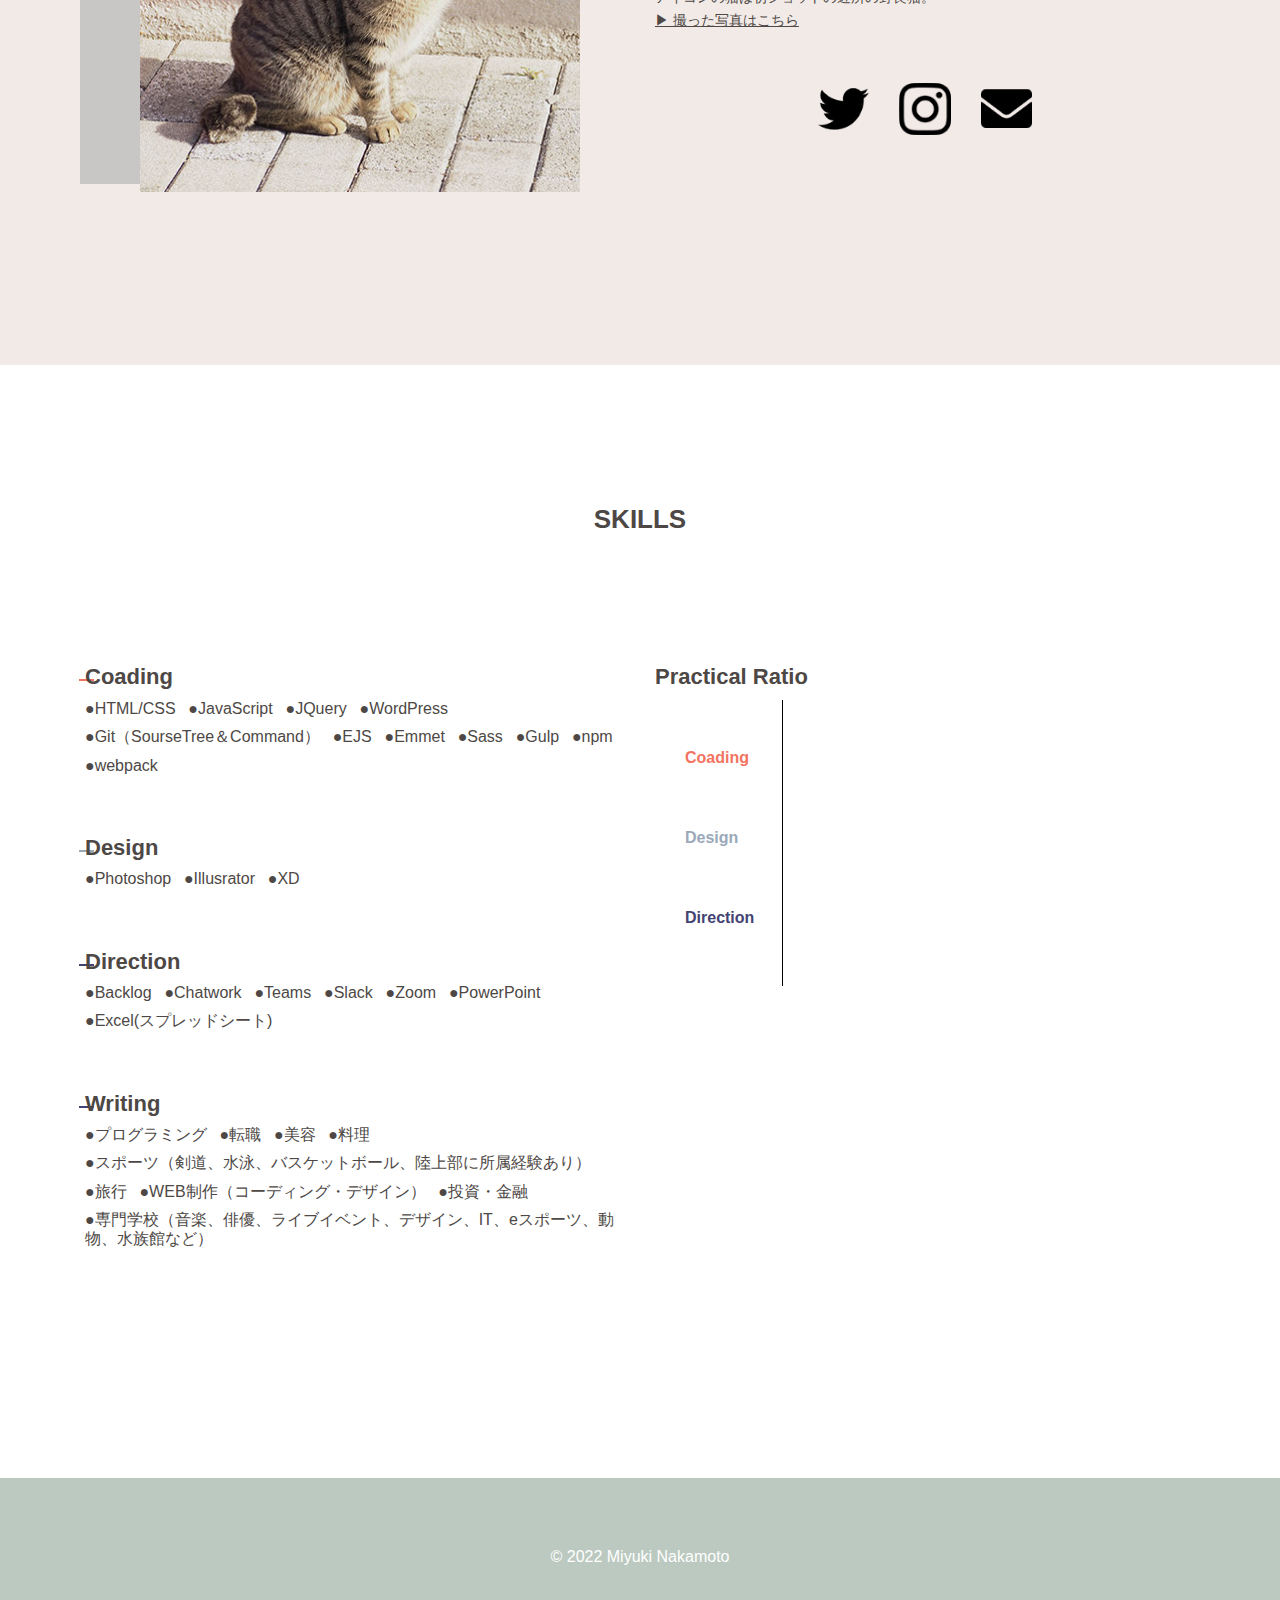
==== commit 300c1b08: "バナーエリア更新" ====
--- a/index.html
+++ b/index.html
@@ -5,6 +5,7 @@
   <meta charset="UTF-8">
   <meta http-equiv="X-UA-Compatible" content="IE=edge">
   <meta name="viewport" content="width=device-width, initial-scale=1.0">
+  <!-- <meta name=""> -->
   <link rel="stylesheet" href="https://cdnjs.cloudflare.com/ajax/libs/animate.css/4.1.1/animate.min.css" />
   <link rel="stylesheet" href="./css/destyle.css">
   <link href="https://use.fontawesome.com/releases/v5.6.1/css/all.css" rel="stylesheet">
@@ -12,7 +13,7 @@
   <link rel="stylesheet" href="./css/lib/slick-theme.css">
   <link rel="stylesheet" href="./css/lib/slick.css">
   <link rel="stylesheet" href="./css/index.css">
-  <title>portfolio</title>
+  <title>MIYUKI NAKAMOTO|なかもとみゆきのポートフォリオサイト</title>
 </head>
 
 <body>
@@ -155,7 +156,7 @@
             <div id="modal-d1" class="modal js-modal">
               <div class="modal_bg"></div>
               <div class="modal_content">
-                <figure class=""><img src="./img/work2/design1-2.jpg" alt=""></figure>
+                <figure class=""><img src="./img/work2/design1.jpg" alt=""></figure>
                 <a href="" class="modal_close_btn js-modal-close">Close</a>
               </div>
             </div>
@@ -168,7 +169,7 @@
             <div id="modal-d1-2" class="modal js-modal">
               <div class="modal_bg"></div>
               <div class="modal_content">
-                <figure class=""><img src="./img/work2/design2-2.jpg" alt=""></figure>
+                <figure class=""><img src="./img/work2/design2.jpg" alt=""></figure>
                 <a href="" class="modal_close_btn js-modal-close">Close</a>
               </div>
             </div>
@@ -181,7 +182,7 @@
             <div id="modal-d1-3" class="modal js-modal">
               <div class="modal_bg"></div>
               <div class="modal_content">
-                <figure class=""><img src="./img/work2/design3-2.jpg" alt=""></figure>
+                <figure class=""><img src="./img/work2/design3.jpg" alt=""></figure>
                 <a href="" class="modal_close_btn js-modal-close">Close</a>
               </div>
             </div>
@@ -211,7 +212,7 @@
             <div id="modal-d2-4" class="modal js-modal">
               <div class="modal_bg"></div>
               <div class="modal_content">
-                <figure class=""><img src="./img/work2/music4-2.jpg" alt=""></figure>
+                <figure class=""><img src="./img/work2/music4.jpg" alt=""></figure>
                 <a href="" class="modal_close_btn js-modal-close">Close</a>
               </div>
             </div>
@@ -224,7 +225,7 @@
             <div id="modal-d2-3" class="modal js-modal">
               <div class="modal_bg"></div>
               <div class="modal_content">
-                <figure class=""><img src="./img/work2/music3-2.jpg" alt=""></figure>
+                <figure class=""><img src="./img/work2/music3.jpg" alt=""></figure>
                 <a href="" class="modal_close_btn js-modal-close">Close</a>
               </div>
             </div>
@@ -263,53 +264,14 @@
             <div id="modal-d2-5" class="modal js-modal">
               <div class="modal_bg"></div>
               <div class="modal_content">
-                <figure class=""><img src="./img/work2/music5-2.jpg" alt=""></figure>
-                <a href="" class="modal_close_btn js-modal-close">Close</a>
-              </div>
-            </div>
-          </div>
-
-          <p class="work2_ttl">Animal&Ecology School</p>
+                <figure class=""><img src="./img/work2/music5.jpg" alt=""></figure>
+                <a href="" class="modal_close_btn js-modal-close">Close</a>
+              </div>
+            </div>
+          </div>
+
+          <p class="work2_ttl">Animal School</p>
           <div class="index_section_inner">
-            <!-- modal -->
-            <div class="index_section_element4 work_icon work2">
-              <figure class="work_figure"><a href="modal-d2-4" class="modal-open"><img src="./img/work2/animal4.jpg"
-                    alt=""></a>
-              </figure>
-            </div>
-            <div id="modal-d2-4" class="modal js-modal">
-              <div class="modal_bg"></div>
-              <div class="modal_content">
-                <figure class=""><img src="./img/work2/animal4-2.jpg" alt=""></figure>
-                <a href="" class="modal_close_btn js-modal-close">Close</a>
-              </div>
-            </div>
-            <!-- modal -->
-            <div class="index_section_element4 work_icon work2">
-              <figure class="work_figure"><a href="modal-d3-3" class="modal-open"><img src="./img/work2/animal3.jpg"
-                    alt=""></a>
-              </figure>
-            </div>
-            <div id="modal-d3-3" class="modal js-modal">
-              <div class="modal_bg"></div>
-              <div class="modal_content">
-                <figure class=""><img src="./img/work2/animal3-2.jpg" alt=""></figure>
-                <a href="" class="modal_close_btn js-modal-close">Close</a>
-              </div>
-            </div>
-            <!-- modal -->
-            <div class="index_section_element4 work_icon work2">
-              <figure class="work_figure"><a href="modal-d3-2" class="modal-open"><img src="./img/work2/animal2.jpg"
-                    alt=""></a>
-              </figure>
-            </div>
-            <div id="modal-d3-2" class="modal js-modal">
-              <div class="modal_bg"></div>
-              <div class="modal_content">
-                <figure class=""><img src="./img/work2/animal2-2.jpg" alt=""></figure>
-                <a href="" class="modal_close_btn js-modal-close">Close</a>
-              </div>
-            </div>
             <!-- modal -->
             <div class="index_section_element4 work_icon work2">
               <figure class="work_figure"><a href="modal-d3" class="modal-open"><img src="./img/work2/animal1.jpg"
@@ -319,27 +281,15 @@
             <div id="modal-d3" class="modal js-modal">
               <div class="modal_bg"></div>
               <div class="modal_content">
-                <figure class=""><img src="./img/work2/muisic1-2.jpg" alt=""></figure>
-                <a href="" class="modal_close_btn js-modal-close">Close</a>
-              </div>
-            </div>
-            <!-- modal -->
-            <div class="index_section_element4 work_icon work2">
-              <figure class="work_figure"><a href="modal-d3-5" class="modal-open"><img src="./img/work2/animal5.jpg"
-                    alt=""></a>
-              </figure>
-            </div>
-            <div id="modal-d3-5" class="modal js-modal">
-              <div class="modal_bg"></div>
-              <div class="modal_content">
-                <figure class=""><img src="./img/work2/animal5-2.jpg" alt=""></figure>
-                <a href="" class="modal_close_btn js-modal-close">Close</a>
-              </div>
-            </div>
-          </div>
-        </div>
-      </div>
-      </div>
+                <figure class=""><img src="./img/work2/animal1.jpg" alt=""></figure>
+                <a href="" class="modal_close_btn js-modal-close">Close</a>
+              </div>
+            </div>
+
+          </div>
+        </div>
+      </div>
+
       <div class="work_page" id="work3">
         <div class="index_section_content">
           <div class="index_section_inner">
@@ -507,7 +457,6 @@
   <script src="./js/lib/jquery.twentytwenty.js"></script>
   <script src="./js/lib/slick.min.js"></script>
   <script src="./js/index.js"></script>
-  <script src="./work/work.js"></script>
 </body>
 
 </html>--- a/css/index.css
+++ b/css/index.css
@@ -850,7 +850,7 @@
   display: inline-block;
   width: 20px;
   height: 20px;
-  background: url('./img/expansion.png') no-repeat center/contain;
+  background: url('../img/expansion.png') no-repeat center/contain;
   position: absolute;
   top: 5px;
   right: 5px;
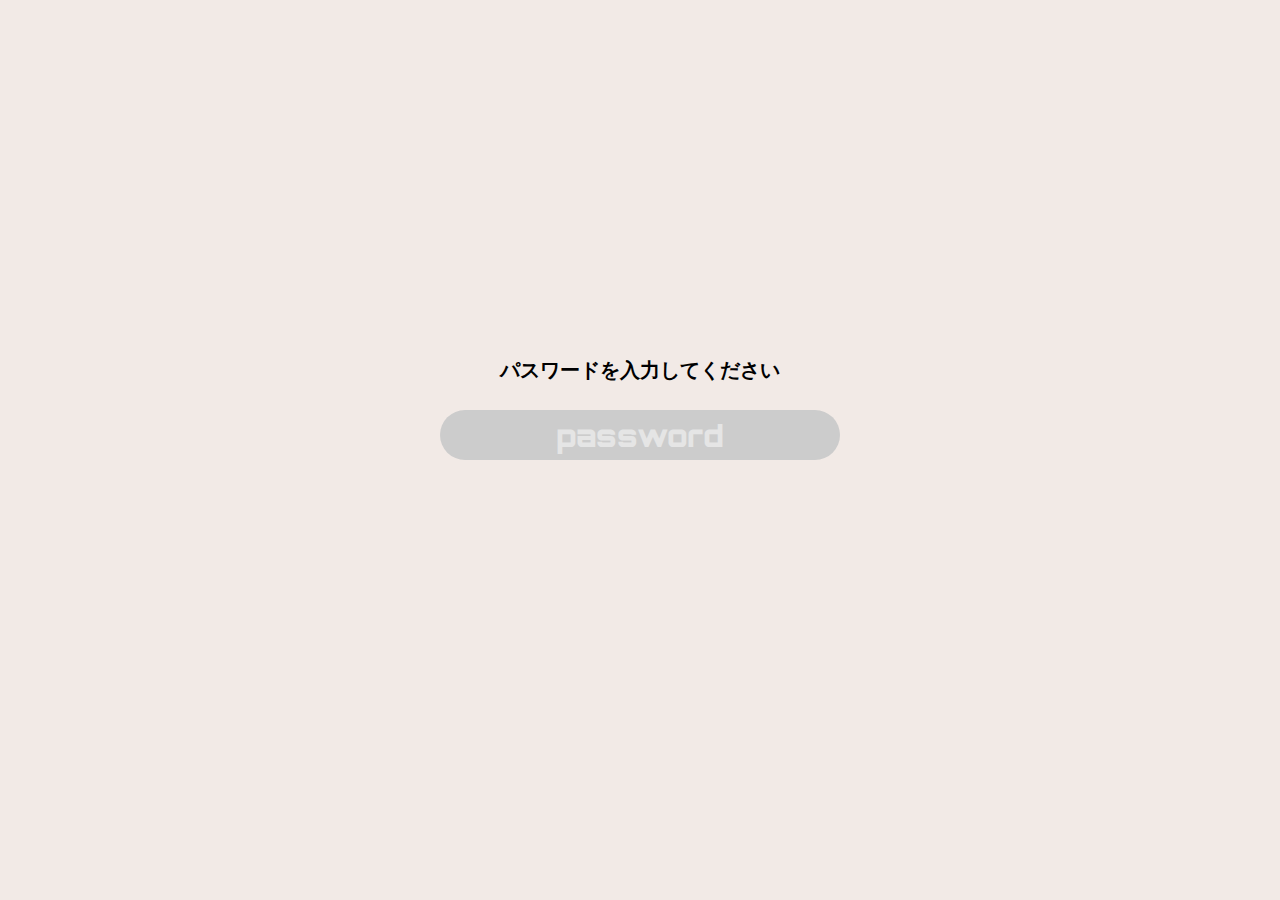
==== commit 9571b698: "最終" ====
--- a/index.html
+++ b/index.html
@@ -2,461 +2,54 @@
 <html lang="ja">
 
 <head>
-  <meta charset="UTF-8">
+  <meta charset="utf-8">
+  <meta name="viewport" content="width=device-width,initial-scale=1">
   <meta http-equiv="X-UA-Compatible" content="IE=edge">
-  <meta name="viewport" content="width=device-width, initial-scale=1.0">
-  <!-- <meta name=""> -->
-  <link rel="stylesheet" href="https://cdnjs.cloudflare.com/ajax/libs/animate.css/4.1.1/animate.min.css" />
-  <link rel="stylesheet" href="./css/destyle.css">
-  <link href="https://use.fontawesome.com/releases/v5.6.1/css/all.css" rel="stylesheet">
-  <link rel="stylesheet" href="./css/lib/twentytwenty.css">
-  <link rel="stylesheet" href="./css/lib/slick-theme.css">
-  <link rel="stylesheet" href="./css/lib/slick.css">
-  <link rel="stylesheet" href="./css/index.css">
-  <title>MIYUKI NAKAMOTO|なかもとみゆきのポートフォリオサイト</title>
+  <title>Password</title>
+  <link href="https://fonts.googleapis.com/css2?family=Orbitron:wght@600;900&display=swap" rel="stylesheet">
+  <link rel="stylesheet" href="style.css">
+  <link rel="icon" href="padlock.svg" type="image/svg+xml">
+  <script type="text/javascript" src="sha256.js"></script>
 </head>
 
 <body>
-  <header class="header dn-sp">
-    <div class="index_section_content header_content">
-      <div class="index_section_inner">
-        <div class="index_section_element4 header-logoarea">
-          <figure class="header-logo"><a href="#"><img src="./img/header-logo.png" alt=""></a>
-          </figure>
-          <p class="index_hero_txt mvTxt">MIYUKI NAKAMOTO<br><span>Web Production</span></p>
-        </div>
-        <ul class="header_menu index_section_element3">
-          <!-- <li><a href="#profile">ABOUT</a></li> -->
-          <li><a href="#work">WORKS</a></li>
-          <li><a href="#profile">ABOUT</a></li>
-          <li><a href="#study">STUDY</a></li>
-        </ul>
-      </div>
-    </div>
-  </header>
-
-  <div class="top_logo dn-pc">
-    <a href="#"><img src="./img/header-logo.png" alt=""></a>
-    <p class="index_hero_txt mvTxt">MIYUKI NAKAMOTO<br><span>Web Production</span></p>
-  </div>
-  <div class="nav_sp dn-pc" id="nav">
-    <ul class="nav_lists">
-      <li class="nav_list_item"><a href="#profile">ABOUT</a></li>
-      <li class="nav_list_item"><a href="#work">WORKS</a></li>
-      <li class="nav_list_item"><a href="#study">STUDY</a></li>
-      <li class="nav_list_item"><a href="https://twitter.com/miyu___kichi_" target="_blank"><i
-            class="fab fa-twitter fa-lg"></i></a></li>
-      <li class="nav_list_item"><a href="https://www.instagram.com/miyuki__yukimi" target="_blank"><i
-            class="fab fa-instagram fa-lg"></i></a></li>
-      <li class="nav_list_item"><a href="mailto:miy0916uki@gmail.com" target="_blank"><i
-            class="fas fa-envelope fa-lg"></i></a></li>
-    </ul>
-  </div>
-  <div class="nav_sp_bg dn-pc" id="menuBg"><span></span></div>
-  <div class="nav_sp_btn dn-pc" id="menuBtn"><span></span></div>
-
-
-  <main class="l-main">
-    <section class="index_hero">
-      <div class="index_hero_content bg-slider">
-        <div class="main_slide">
-          <ul class="slick01">
-            <li><a href=""><img alt="画像1" src="./img/image-1.jpg" /></a></li>
-            <li><a href=""><img alt="画像2" src="./img/image-2.jpg" /></a></li>
-            <li><a href=""><img alt="画像3" src="./img/image-3.jpg" /></a></li>
-          </ul>
-        </div>
-      </div>
-    </section>
-
-    <section class="works index_section" id="work">
-      <div class="index_section_content">
-        <h2 class="index_section_ttl">WORKS</h2>
-        <div class="index_section_inner" id="tabPages">
-          <div class="index_section_element4 work_icon">
-            <figure class="work_icon_img work1"><img src="./img/work1.png" alt=""></figure>
-            <p class="work_icon_txt">HPやLPの<br class="dn-pc">制作集</p>
-          </div>
-          <div class="index_section_element4 work_icon work2">
-            <figure class="work_icon_img"><img src="./img/work2.png" alt=""></figure>
-            <p class="work_icon_txt">バナーの<br class="dn-pc">制作集</p>
-          </div>
-          <div class="index_section_element4 work_icon work3">
-            <figure class="work_icon_img"><img src="./img/work3.png" alt=""></figure>
-            <p class="work_icon_txt">レタッチ集
-          </div>
-          <a href="#work1" class="index_section_element4 next_btn selected" data-image="work1">Web Site</a>
-          <a href="#work2" class="index_section_element4 next_btn" data-image="work2">Banner</a>
-          <a href="#work3" class="index_section_element4 next_btn" id="twenty" data-image="work3">Retouch</a>
-        </div>
-
-      </div>
-    </section>
-
-    <section class="index_section tab">
-      <div class="work_page" id="work1">
-
-        <div class="index_section_content">
-          <div class="index_section_inner">
-            <div class="index_section_element4 weare">
-              <figure class="work_figure"><img src="./img/work1/weare.jpg" alt=""></figure>
-              <a href="https://www.ssm.ac.jp/weare2021/" target="_blank" class="work_link">
-                <p class="work_txt">札幌ミュージック＆ダンス<br class="dn-pc">・放送専門学校<br>卒業・進級制作展 we are SBM!SSA!
-                  ONLINE<br>担当／<span>コーディング</span>
-                </p>
-              </a>
-            </div>
-            <div class="index_section_element4">
-              <figure class="work_figure"><img src="./img/work1/difference.jpg" alt=""></figure>
-              <a href="https://www.tcaeco.ac.jp/information/difference/" target="_blank" class="work_link">
-                <p class="work_txt">TCA東京ECO動物海洋専門学校<br>大学と専門学校<br class="dn-pc">どっちがいいの!?<br>担当／<span>コーディング</span></p>
-              </a>
-            </div>
-
-            <div class="index_section_element4">
-              <figure class="work_figure"><img src="./img/work1/tech.jpg" alt=""></figure>
-              <a href="https://www.sba.ac.jp/" target="_blank" class="work_link">
-                <p class="work_txt">札幌デザイン&<br class="dn-pc">テクノロジー専門学校
-                  <br>トップ<br>担当／<span>コーディング</span>
-                </p>
-              </a>
-            </div>
-
-            <div class="index_section_element4">
-              <figure class="work_figure"><img src="./img/work1/rial.jpg" alt=""></figure>
-              <a href="https://www.mecyes.co.jp/businesses/mansion/sumai-support/" target="_blank" class="work_link">
-                <p class="work_txt">三菱地所リアル<br class="dn-pc">エステートサービス
-                  <br>リアルくんの住まいサポート<br>担当／<span>コーディング</span>
-                </p>
-              </a>
-            </div>
-
-            <div class="index_section_element4">
-              <figure class="work_figure"><img src="./img/work1/shinji.jpg" alt=""></figure>
-              <a href="https://www.shinjikole-matsue.com/secondlife/" target="_blank" class="work_link">
-                <p class="work_txt">シンジコーレ松江<br class="dn-pc">
-                  <br>シニア向け分譲マンション<br>担当／<span>コーディング</span>
-                </p>
-              </a>
-            </div>
-
-          </div>
-        </div>
-      </div>
-
-      <div class="work_page" id="work2">
-        <div class="index_section_content">
-          <p class="work2_ttl">Design&Technology School</p>
-          <div class="index_section_inner">
-            <!-- modal1 -->
-            <div class="index_section_element4 work_icon work2">
-              <figure class="work_figure"><a href="modal-d1" class="modal-open"><img src="./img/work2/design1.jpg"
-                    alt=""></a></figure>
-            </div>
-            <div id="modal-d1" class="modal js-modal">
-              <div class="modal_bg"></div>
-              <div class="modal_content">
-                <figure class=""><img src="./img/work2/design1.jpg" alt=""></figure>
-                <a href="" class="modal_close_btn js-modal-close">Close</a>
-              </div>
-            </div>
-            <!-- modal2 -->
-            <div class="index_section_element4 work_icon work2">
-              <figure class="work_figure"><a href="modal-d1-2" class="modal-open"><img
-                    src="./img/work2/design2.jpg"></a>
-              </figure>
-            </div>
-            <div id="modal-d1-2" class="modal js-modal">
-              <div class="modal_bg"></div>
-              <div class="modal_content">
-                <figure class=""><img src="./img/work2/design2.jpg" alt=""></figure>
-                <a href="" class="modal_close_btn js-modal-close">Close</a>
-              </div>
-            </div>
-            <!-- modal3 -->
-            <div class="index_section_element4 work_icon work2">
-              <figure class="work_figure"><a href="modal-d1-3" class="modal-open"><img
-                    src="./img/work2/design3.jpg"></a>
-              </figure>
-            </div>
-            <div id="modal-d1-3" class="modal js-modal">
-              <div class="modal_bg"></div>
-              <div class="modal_content">
-                <figure class=""><img src="./img/work2/design3.jpg" alt=""></figure>
-                <a href="" class="modal_close_btn js-modal-close">Close</a>
-              </div>
-            </div>
-            <!-- modal4 -->
-            <!-- <div class="index_section_element4 work_icon work2">
-              <figure class="work_figure"><a href="modal-d4" class="modal-open"><img src="./img/work2/design3.jpg"></a>
-              </figure>
-            </div>
-            <div id="modal-d4" class="modal js-modal">
-              <div class="modal_bg"></div>
-              <div class="modal_content">
-                <figure class=""><img src="./img/work2/design1-2.jpg" alt=""></figure>
-                <a href="" class="modal_close_btn js-modal-close">Close</a>
-              </div>
-            </div> -->
-          </div>
-
-          <p class="work2_ttl">Music&Dance School</p>
-          <div class="index_section_inner">
-
-            <!-- modal -->
-            <div class="index_section_element4 work_icon work2">
-              <figure class="work_figure"><a href="modal-d2-4" class="modal-open"><img src="./img/work2/music4.jpg"
-                    alt=""></a>
-              </figure>
-            </div>
-            <div id="modal-d2-4" class="modal js-modal">
-              <div class="modal_bg"></div>
-              <div class="modal_content">
-                <figure class=""><img src="./img/work2/music4.jpg" alt=""></figure>
-                <a href="" class="modal_close_btn js-modal-close">Close</a>
-              </div>
-            </div>
-            <!-- modal -->
-            <div class="index_section_element4 work_icon work2">
-              <figure class="work_figure"><a href="modal-d2-3" class="modal-open"><img src="./img/work2/music3.jpg"
-                    alt=""></a>
-              </figure>
-            </div>
-            <div id="modal-d2-3" class="modal js-modal">
-              <div class="modal_bg"></div>
-              <div class="modal_content">
-                <figure class=""><img src="./img/work2/music3.jpg" alt=""></figure>
-                <a href="" class="modal_close_btn js-modal-close">Close</a>
-              </div>
-            </div>
-            <!-- modal -->
-            <div class="index_section_element4 work_icon work2">
-              <figure class="work_figure"><a href="modal-d2-2" class="modal-open"><img src="./img/work2/music2.jpg"
-                    alt=""></a>
-              </figure>
-            </div>
-            <div id="modal-d2-2" class="modal js-modal">
-              <div class="modal_bg"></div>
-              <div class="modal_content">
-                <figure class=""><img src="./img/work2/music2.jpg" alt=""></figure>
-                <a href="" class="modal_close_btn js-modal-close">Close</a>
-              </div>
-            </div>
-            <!-- modal -->
-            <div class="index_section_element4 work_icon work2">
-              <figure class="work_figure"><a href="modal-d2" class="modal-open"><img src="./img/work2/music1.jpg"
-                    alt="saki"></a>
-              </figure>
-            </div>
-            <div id="modal-d2" class="modal js-modal">
-              <div class="modal_bg"></div>
-              <div class="modal_content">
-                <figure class=""><img src="./img/work2/music1.jpg" alt=""></figure>
-                <a href="" class="modal_close_btn js-modal-close">Close</a>
-              </div>
-            </div>
-            <!-- modal -->
-            <div class="index_section_element4 work_icon work2">
-              <figure class="work_figure"><a href="modal-d2-5" class="modal-open"><img src="./img/work2/music5.jpg"
-                    alt=""></a>
-              </figure>
-            </div>
-            <div id="modal-d2-5" class="modal js-modal">
-              <div class="modal_bg"></div>
-              <div class="modal_content">
-                <figure class=""><img src="./img/work2/music5.jpg" alt=""></figure>
-                <a href="" class="modal_close_btn js-modal-close">Close</a>
-              </div>
-            </div>
-          </div>
-
-          <p class="work2_ttl">Animal School</p>
-          <div class="index_section_inner">
-            <!-- modal -->
-            <div class="index_section_element4 work_icon work2">
-              <figure class="work_figure"><a href="modal-d3" class="modal-open"><img src="./img/work2/animal1.jpg"
-                    alt=""></a>
-              </figure>
-            </div>
-            <div id="modal-d3" class="modal js-modal">
-              <div class="modal_bg"></div>
-              <div class="modal_content">
-                <figure class=""><img src="./img/work2/animal1.jpg" alt=""></figure>
-                <a href="" class="modal_close_btn js-modal-close">Close</a>
-              </div>
-            </div>
-
-          </div>
-        </div>
-      </div>
-
-      <div class="work_page" id="work3">
-        <div class="index_section_content">
-          <div class="index_section_inner">
-            <div class="index_section_element6 work_icon work3">
-              <figure class="work_figure twentyImg">
-                <img src="./img/work3/img5-1.jpg" alt="">
-                <img src="./img/work3/img5-2.jpg" alt="">
-              </figure>
-              <p class="work_txt">木目のテーブルに置く</p>
-            </div>
-            <div class="index_section_element6 work_icon work3">
-              <figure class="work_figure twentyImg">
-                <img src="./img/work3/img3-1.jpg" alt="">
-                <img src="./img/work3/img3-2.jpg" alt="">
-              </figure>
-              <p class="work_txt">髪の色を変更</p>
-            </div>
-            <div class="index_section_element6 work_icon work3">
-              <figure class="work_figure twentyImg">
-                <img src="./img/work3/img4-1.jpg" alt="">
-                <img src="./img/work3/img4-2.jpg" alt="">
-              </figure>
-              <p class="work_txt">ソーダをコーラに</p>
-            </div>
-            <div class="index_section_element6 work_icon work3">
-              <figure class="work_figure twentyImg">
-                <img src="./img/work3/img2-1.jpg" alt="">
-                <img src="./img/work3/img2-2.jpg" alt="">
-              </figure>
-              <p class="work_txt">傷や枯れを修正</p>
-            </div>
-            <!-- <div class="index_section_element6 work_icon work3">
-              <figure class="work_figure twentyImg">
-                <img src="./img/work3/img1-1.jpg" alt="">
-                <img src="./img/work3/img1-2.jpg" alt="">
-              </figure>
-              <p class="work_txt">レタッチの勉強をしています</p>
-            </div> -->
-          </div>
-        </div>
-      </div>
-    </section>
-
-    <section class="index_profile index_section" id="profile">
-      <div class="index_section_content">
-        <h2 class="index_section_ttl">ABOUT</h2>
-        <div class="index_section_inner">
-          <div class="index_section_element6 profile_img">
-            <figure><img src="./img/profile.jpg" alt=""></figure>
-          </div>
-          <div class="index_section_element6 profile_txt">
-            <p class="profile_name">MIYUKI NAKAMOTO</p>
-            <p class="profile_ttl_sub">Web Production</p>
-            <p class="profile_txt ft-txt"><span>なかもと&nbsp;みゆき</span>
-              Web制作4年目。
-              LP制作やサイトの更新、バナー制作。コーディングを中心に、
-              ディレクション、デザイン、などを担当。<br>特技「切り抜き」。</p>
-            <p class="profile_txt ft-txt">
-              趣味でミラーレスで撮影したり、レタッチも勉強中。<br>アイコンの猫は初ショットの近所の野良猫。<br>
-              <a href="https://creator.pixta.jp/@prof1982233/photos" target="_blank"
-                style="text-decoration: underline;">&#9654; 撮った写真はこちら</a>
-            </p>
-            <ul class="profile_sns">
-              <li class="profile_sns_icon animate__animated animate__bounce twitter animate__infinite">
-                <a href="https://twitter.com/miyu___kichi_" style="pointer-events: none;" target="_blank"><img
-                    src="./img/twitter.png" alt=""></a>
-              </li>
-              <li class="profile_sns_icon"><a href="https://www.instagram.com/miyuki__yukimi" target="_blank"><img
-                    src="./img/instagram.png" alt=""></a></li>
-              <li class="profile_sns_icon"><a href="mailto:miy0916uki@gmail.com" target="_blank"><img
-                    src="./img/mail.png" alt=""></a>
-              </li>
-            </ul>
-          </div>
-        </div>
-      </div>
-    </section>
-
-    <section class="index_skill index_section" id="skill">
-      <div class="index_section_content">
-        <h2 class="index_section_ttl">SKILLS</h2>
-        <div class="index_section_inner">
-          <div class="index_section_element6 skill_figure">
-            <p class="skill_figure_ttl">Practical Ratio</p>
-            <div class="skill_figure_box">
-              <div class="skill_figure_list coading">
-                <p class="skill_figure_text">Coading</p>
-                <div class="skill_figure_item skill_coading"></div>
-              </div>
-              <div class="skill_figure_list design">
-                <p class="skill_figure_text">Design</p>
-                <div class="skill_figure_item skill_coading"></div>
-              </div>
-              <div class="skill_figure_list direction">
-                <p class="skill_figure_text">Direction</p>
-                <div class="skill_figure_item skill_coading"></div>
-              </div>
-            </div>
-          </div>
-          <dl class="index_section_element6 skill_txt">
-            <dt class="skill_txt_ttl coading">Coading</dt>
-            <dd class="skill_txt_items">
-              <ul class="skill_list">
-                <li class="skill_item">●HTML/CSS</li>
-                <li class="skill_item">●JavaScript</li>
-                <li class="skill_item">●JQuery</li>
-                <li class="skill_item">●WordPress</li>
-                <li class="skill_item">●Git（SourseTree＆Command）</li>
-                <li class="skill_item">●EJS</li>
-                <li class="skill_item">●Emmet</li>
-                <li class="skill_item">●Sass</li>
-                <li class="skill_item">●Gulp</li>
-                <li class="skill_item">●npm</li>
-                <li class="skill_item">●webpack</li>
-              </ul>
-            </dd>
-            <dt class="skill_txt_ttl design">Design</dt>
-            <dd class="skill_txt_items">
-              <ul class="skill_list">
-                <li class="skill_item">●Photoshop</li>
-                <li class="skill_item">●Illusrator</li>
-                <li class="skill_item">●XD</li>
-              </ul>
-            </dd>
-            <dt class="skill_txt_ttl direction">Direction</dt>
-            <dd class="skill_txt_items">
-              <ul class="skill_list">
-                <li class="skill_item">●Backlog</li>
-                <li class="skill_item">●Chatwork</li>
-                <li class="skill_item">●Teams</li>
-                <li class="skill_item">●Slack</li>
-                <li class="skill_item">●Zoom</li>
-                <li class="skill_item">●PowerPoint</li>
-                <li class="skill_item">●Excel(スプレッドシート)</li>
-              </ul>
-            </dd>
-            <dt class="skill_txt_ttl direction">Writing</dt>
-            <dd class="skill_txt_items">
-              <ul class="skill_list">
-                <li class="skill_item">●プログラミング</li>
-                <li class="skill_item">●転職</li>
-                <li class="skill_item">●美容</li>
-                <li class="skill_item">●料理</li>
-                <li class="skill_item">●スポーツ（剣道、水泳、バスケットボール、陸上部に所属経験あり）</li>
-                <li class="skill_item">●旅行</li>
-                <li class="skill_item">●WEB制作（コーディング・デザイン）</li>
-                <li class="skill_item">●投資・金融</li>
-                <li class="skill_item">●専門学校（音楽、俳優、ライブイベント、デザイン、IT、eスポーツ、動物、水族館など）</li>
-              </ul>
-            </dd>
-          </dl>
-        </div>
-      </div>
-
-    </section>
-
-  </main>
-
-  <footer class="footer">
-    <p class="copy">© 2022 Miyuki Nakamoto</p>
-  </footer>
-  <script src="https://ajax.googleapis.com/ajax/libs/jquery/3.6.0/jquery.min.js"></script>
-  <script src="./js/lib/jquery.bgswitcher.js"></script>
-  <script src="./js/lib/jquery.event.move.js"></script>
-  <script src="./js/lib/jquery.twentytwenty.js"></script>
-  <script src="./js/lib/slick.min.js"></script>
-  <script src="./js/index.js"></script>
+  <form id="form">
+    <p id="message">パスワードを入力してください</p>
+    <input type="password" placeholder="password" id="password">
+  </form>
+  <script>
+    function hash(text) {
+      const sha = new jsSHA('SHA-256', 'TEXT');
+      sha.update(text);
+      return sha.getHash('HEX');
+    }
+    function auth(password) {
+      const url = hash(password);
+      const xhr = new XMLHttpRequest();
+      xhr.open('GET', url);
+      xhr.send();
+      xhr.onload = function () {
+        if (xhr.readyState === 4 && xhr.status === 200) {
+          window.location = url;
+        } else {
+          const message = document.getElementById('message');
+          const input = document.getElementById('password');
+          message.innerHTML = 'パスワードが違います。再度入力してください';
+          input.value = '';
+        }
+      };
+      xhr.onerror = function () {
+        const message = document.getElementById('message');
+        message.innerHTML = 'すみません、エラーです';
+      };
+    }
+    const form = document.getElementById('form');
+    form.addEventListener('submit', function (event) {
+      const password = document.getElementById('password').value;
+      auth(password);
+      event.preventDefault();
+    });
+  </script>
 </body>
 
 </html>--- a/style.css
+++ b/style.css
@@ -0,0 +1,67 @@
+@charset "utf-8";
+/*————————————————————————————————*/
+/* Reset */
+/*————————————————————————————————*/
+* {
+  all: unset;
+  unicode-bidi: normal;
+  direction: ltr;
+}
+
+/*————————————————————————————————*/
+/* Display */
+/*————————————————————————————————*/
+head,
+link,
+meta,
+style,
+title,
+script {
+  display: none;
+}
+html,
+body,
+p,
+form {
+  display: block;
+}
+input {
+  display: inline-block;
+}
+
+/*————————————————————————————————*/
+/* Style */
+/*————————————————————————————————*/
+html {
+  height: 100%;
+  background-color: #f2eae6;
+}
+input {
+  font-family: 'Orbitron', sans-serif;
+  font-weight: 900;
+  margin: 20px 0;
+  width: 100%;
+  height: 50px;
+  border-radius: 25px;
+  background-color: #ccc;
+  font-size: 30px;
+}
+input::placeholder {
+  font-family: 'Orbitron', sans-serif;
+  color: #e5e5e5;
+}
+form {
+  text-align: center;
+  margin: calc(50vh - 100px) auto 0;
+  max-width: 400px;
+  width: 90vw;
+}
+p {
+  word-wrap: break-word;
+  overflow-wrap: break-word;
+  font-family: 'Orbitron', sans-serif;
+  font-weight: 600;
+  font-size: 20px;
+  line-height: 40px;
+  color: #000;
+}
